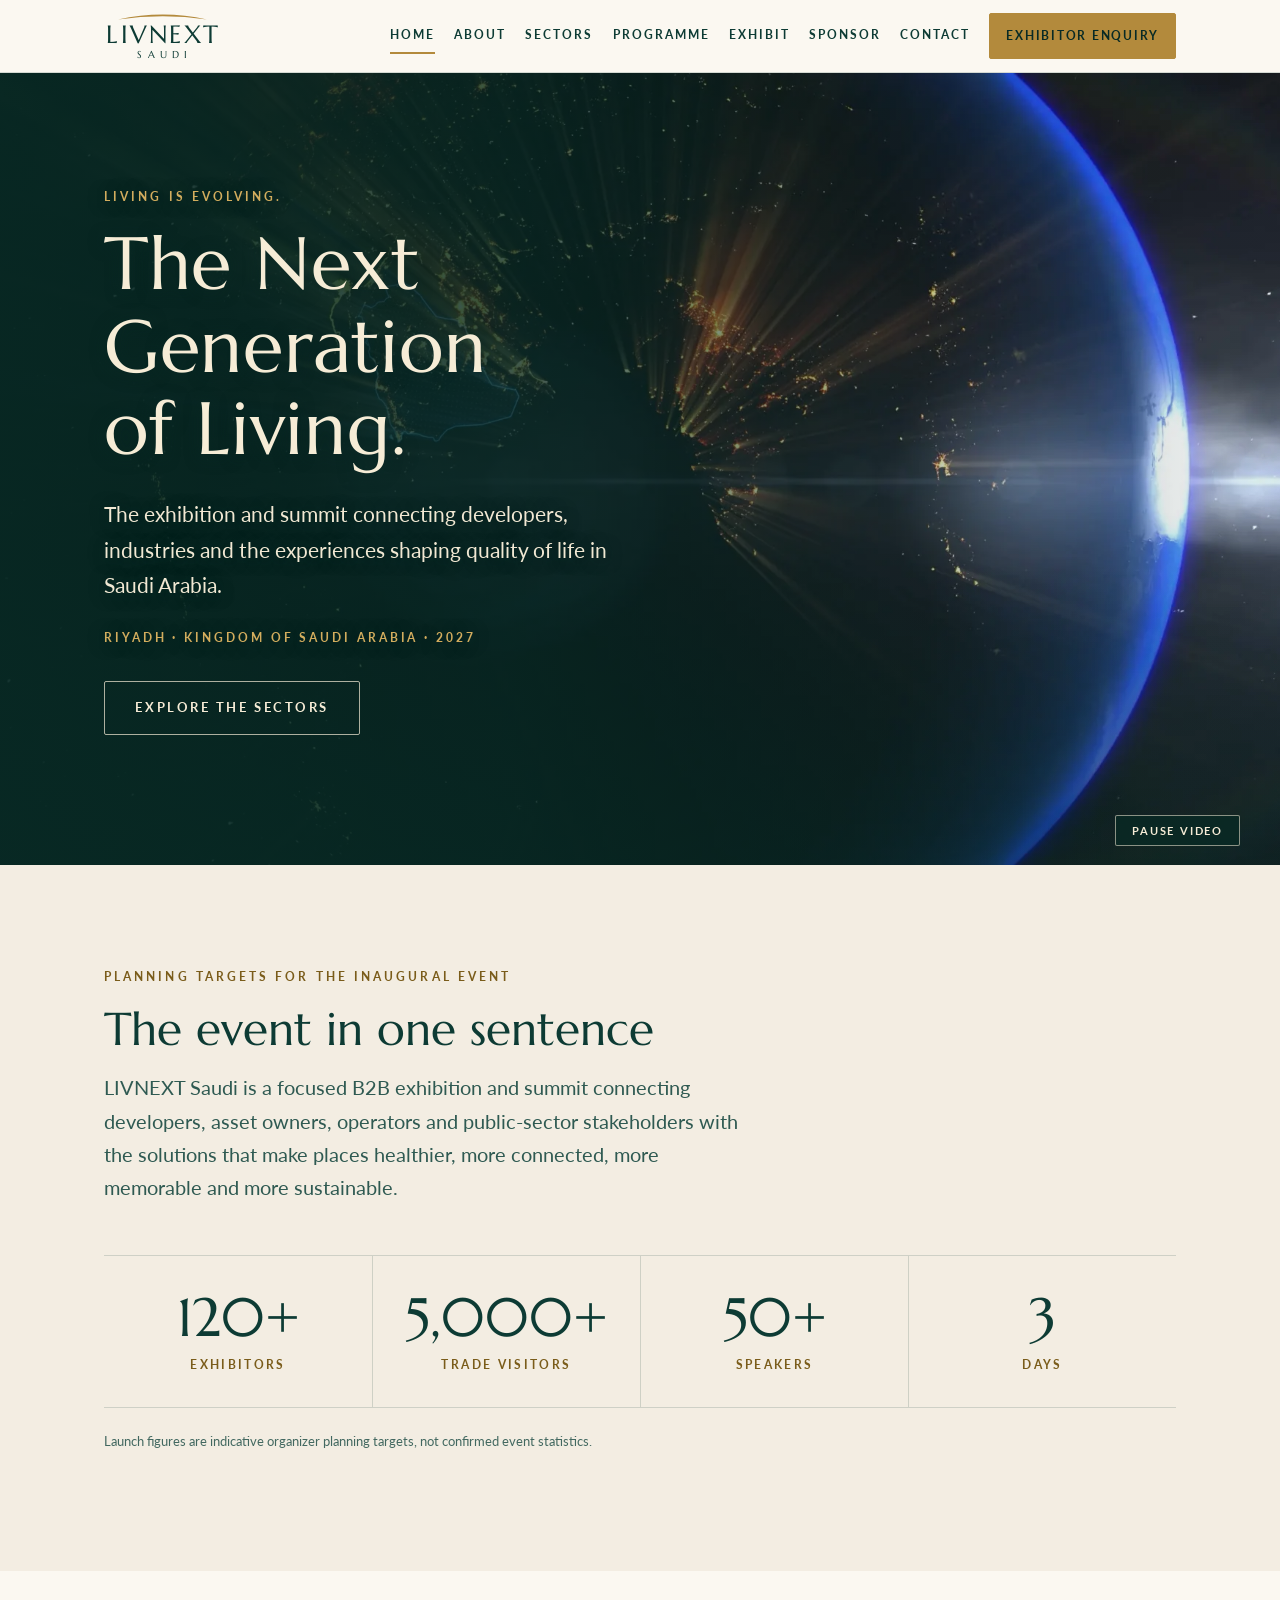
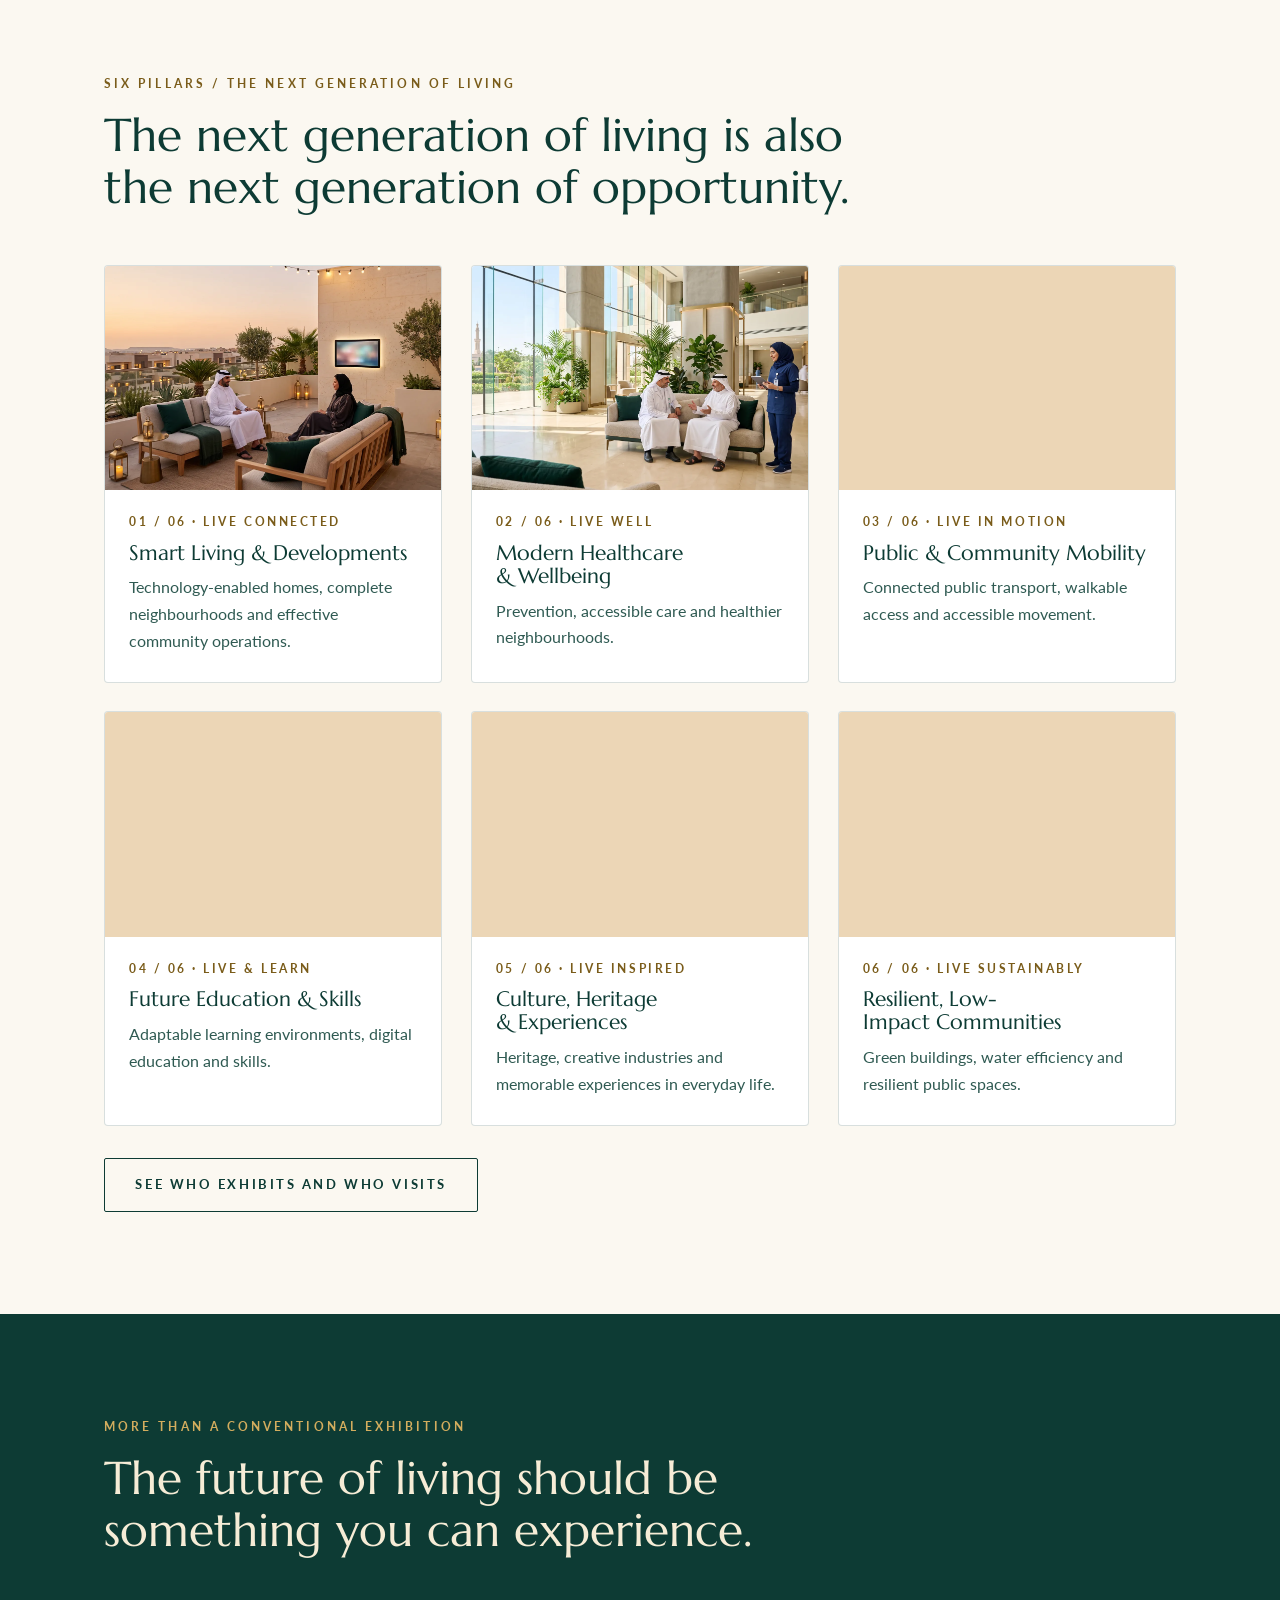
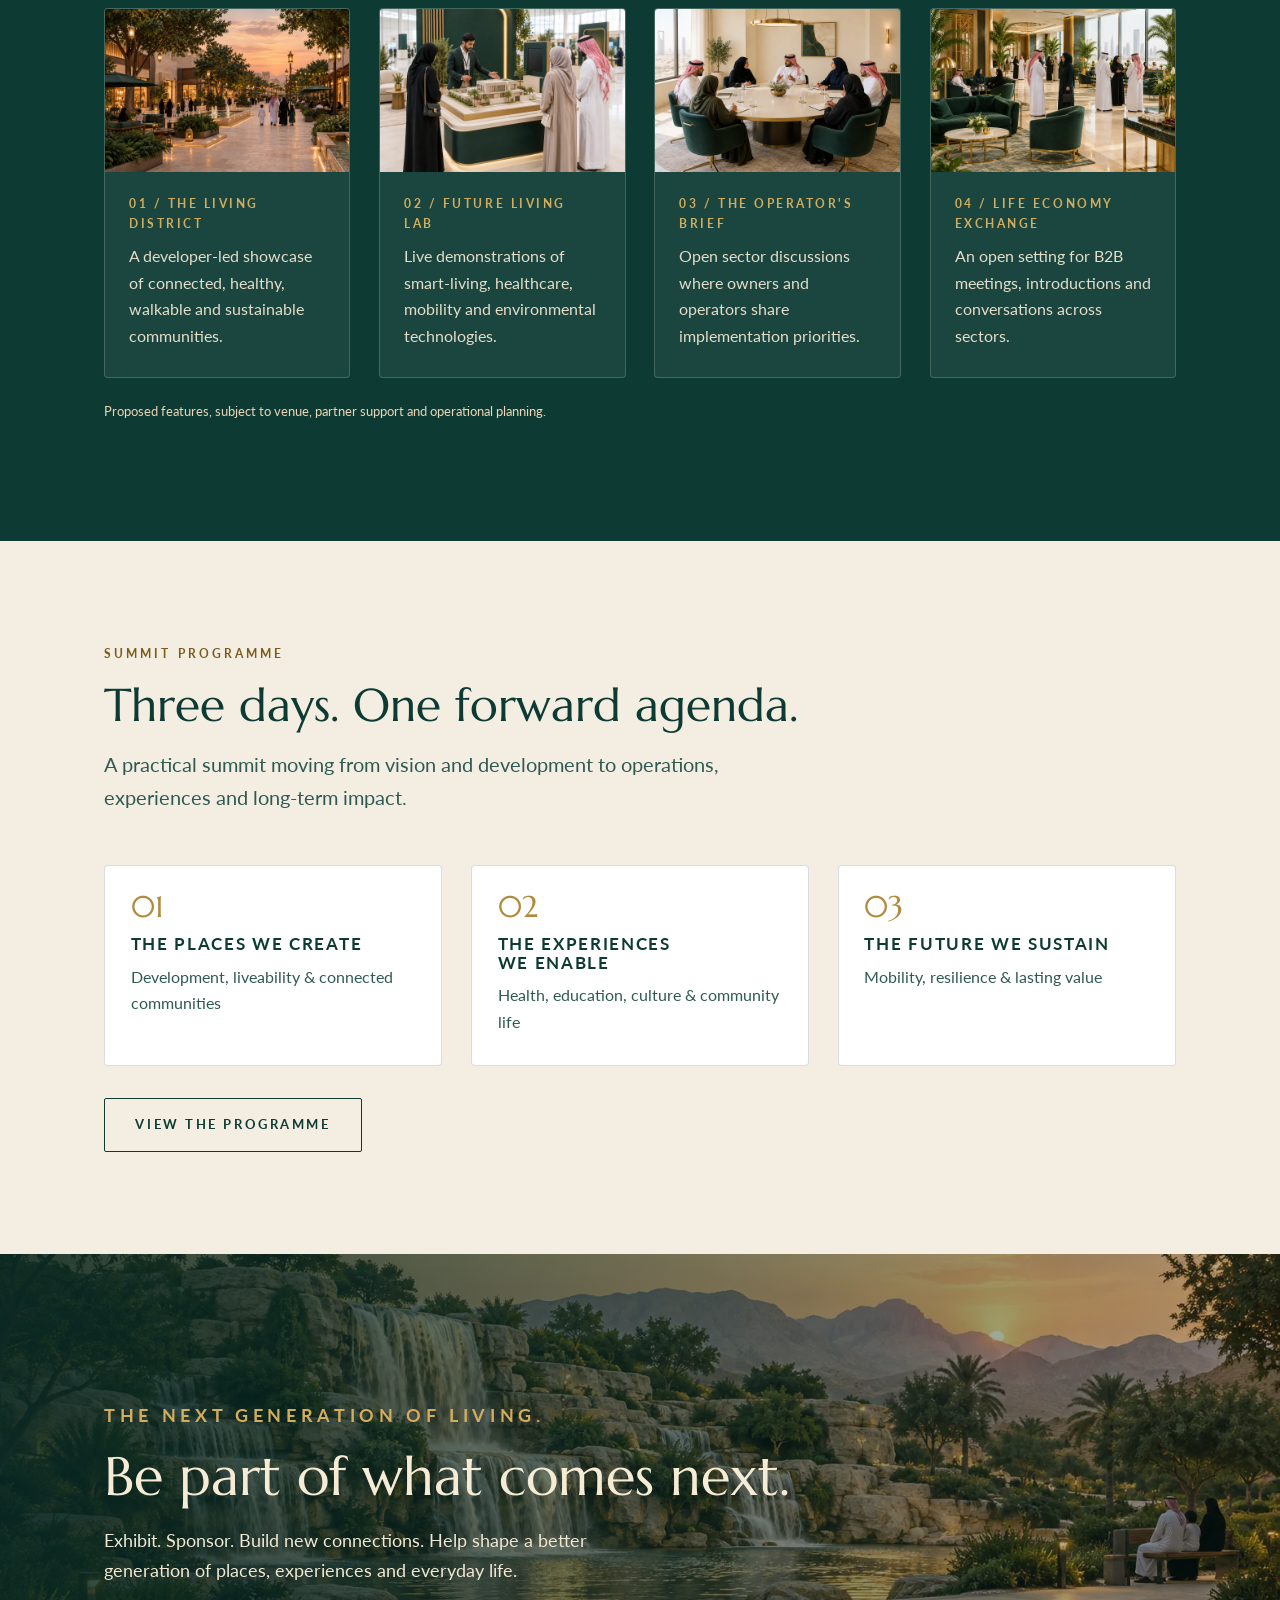
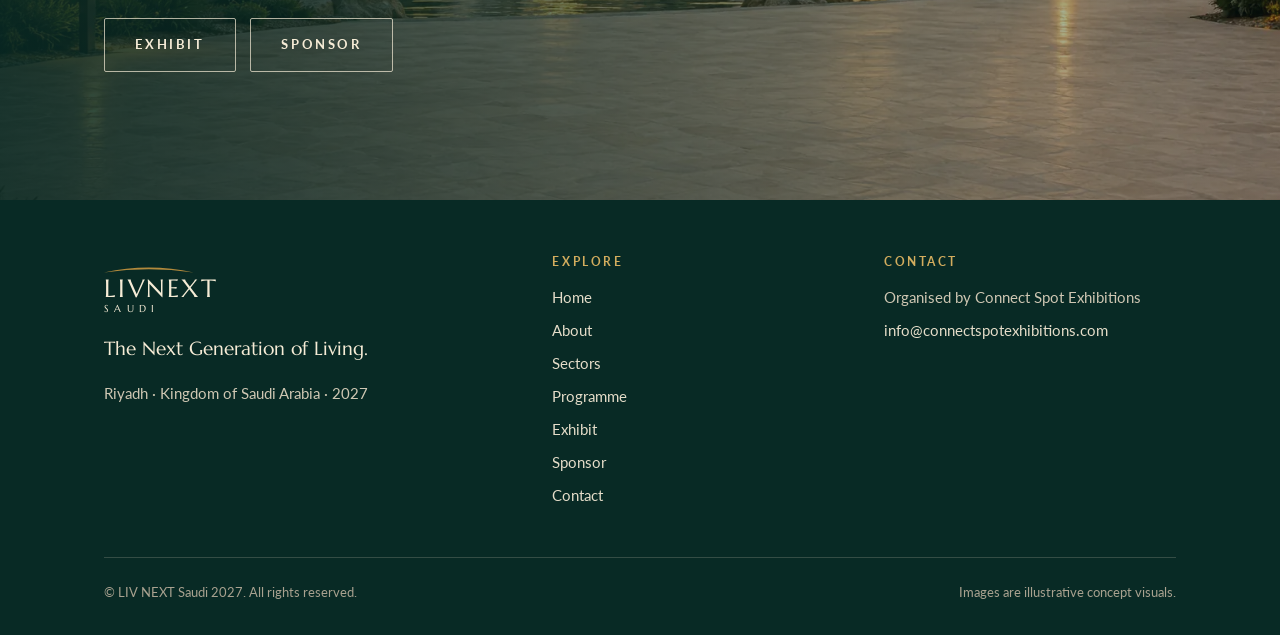
==== index.html @ 230fe861 "GTM: switch to container GTM-T8MZG3PP Co-Authored-By: Claude Sonnet 5.5 <noreply@anthropic.com> Clau" ====
<!DOCTYPE html>
<html lang="en">
<head>
<meta charset="UTF-8">
<!-- Google Tag Manager -->
<script>(function(w,d,s,l,i){w[l]=w[l]||[];w[l].push({'gtm.start':new Date().getTime(),event:'gtm.js'});var f=d.getElementsByTagName(s)[0],j=d.createElement(s),dl=l!='dataLayer'?'&l='+l:'';j.async=true;j.src='https://www.googletagmanager.com/gtm.js?id='+i+dl;f.parentNode.insertBefore(j,f);})(window,document,'script','dataLayer','GTM-T8MZG3PP');</script>
<!-- End Google Tag Manager -->
<meta name="viewport" content="width=device-width, initial-scale=1, viewport-fit=cover">
<title>LIV NEXT Saudi 2027 | The Next Generation of Living</title>
<meta name="description" content="LIV NEXT Saudi 2027: the exhibition and summit connecting developers, industries and the experiences shaping quality of life in Saudi Arabia. Riyadh, 2027.">
<meta name="theme-color" content="#0d3b34">
<link rel="canonical" href="https://livnextsaudi.com/">
<meta property="og:site_name" content="LIV NEXT Saudi 2027">
<meta property="og:type" content="website">
<meta property="og:title" content="LIV NEXT Saudi 2027 | The Next Generation of Living">
<meta property="og:description" content="LIV NEXT Saudi 2027: the exhibition and summit connecting developers, industries and the experiences shaping quality of life in Saudi Arabia. Riyadh, 2027.">
<meta property="og:url" content="https://livnextsaudi.com/">
<meta property="og:image" content="https://livnextsaudi.com/assets/img/og.jpg">
<meta name="twitter:card" content="summary_large_image">
<link rel="icon" href="data:image/svg+xml,%3Csvg xmlns='http://www.w3.org/2000/svg' viewBox='0 0 64 64'%3E%3Crect width='64' height='64' rx='10' fill='%230d3b34'/%3E%3Cpath d='M8 44Q32 12 56 44Q32 28 8 44Z' fill='%23c9a14a'/%3E%3C/svg%3E">
<link rel="preconnect" href="https://fonts.googleapis.com"><link rel="preconnect" href="https://fonts.gstatic.com" crossorigin>
<link href="https://fonts.googleapis.com/css2?family=Lato:wght@400;700&family=Marcellus&display=swap" rel="stylesheet">
<link rel="stylesheet" href="assets/css/style.css">
<script>document.documentElement.className+=' js'</script>
</head>
<body>
<!-- Google Tag Manager (noscript) -->
<noscript><iframe src="https://www.googletagmanager.com/ns.html?id=GTM-T8MZG3PP" height="0" width="0" style="display:none;visibility:hidden"></iframe></noscript>
<!-- End Google Tag Manager (noscript) -->
<a class="skip" href="#main">Skip to content</a>
<header class="site-header">
  <div class="wrap bar">
    <a class="brand" href="index.html" aria-label="LIV NEXT Saudi, home"><svg viewBox="0 0 520 54" aria-hidden="true" focusable="false"><path d="M0 50Q260 -8 520 50Q260 12 0 50Z" fill="#b38a3c"/></svg><span class="w1">LIVNEXT</span><span class="w2">SAUDI</span></a>
    <button class="menu-btn" type="button" aria-expanded="false" aria-controls="site-nav" aria-label="Menu"><span></span></button>
    <nav class="nav" id="site-nav" aria-label="Main"><a href="index.html" aria-current="page">Home</a><a href="about.html">About</a><a href="sectors.html">Sectors</a><a href="programme.html">Programme</a><a href="exhibit.html">Exhibit</a><a href="sponsor.html">Sponsor</a><a href="contact.html">Contact</a><a class="btn gold" href="contact.html?enquiry=exhibiting#register">Exhibitor Enquiry</a></nav>
  </div>
</header>
<main id="main">

<section class="hero on-dark">
  <div class="hero-media" aria-hidden="true">
    <img src="assets/video/hero-poster.webp" width="1920" height="1080" alt="" fetchpriority="high" decoding="async">
    <video muted loop playsinline preload="auto" tabindex="-1" data-d="assets/video/hero.mp4" data-m="assets/video/hero-m.mp4"></video>
  </div>
  <button class="hero-toggle" type="button" aria-pressed="false" hidden>Pause video</button>
  <div class="wrap"><div class="inner">
    <p class="eyebrow">Living is evolving.</p>
    <h1 class="h1">The Next Generation of Living.</h1>
    <p class="sub">The exhibition and summit connecting developers, industries and the experiences shaping quality of life in Saudi Arabia.</p>
    <p class="where">Riyadh &middot; Kingdom of Saudi Arabia &middot; 2027</p>
    <div class="actions"><a class="btn ghost" href="sectors.html">Explore the sectors</a></div>
  </div></div>
</section>

<section class="section tint" aria-labelledby="targets">
  <div class="wrap">
    <div class="section-head reveal"><p class="eyebrow">Planning targets for the inaugural event</p><h2 class="h2" id="targets">The event in one sentence</h2>
    <p class="lead">LIVNEXT Saudi is a focused B2B exhibition and summit connecting developers, asset owners, operators and public-sector stakeholders with the solutions that make places healthier, more connected, more memorable and more sustainable.</p></div>
    <div class="stats reveal"><div class="stat"><b>120+</b><span>Exhibitors</span></div><div class="stat"><b>5,000+</b><span>Trade visitors</span></div><div class="stat"><b>50+</b><span>Speakers</span></div><div class="stat"><b>3</b><span>Days</span></div></div>
    <p class="note">Launch figures are indicative organizer planning targets, not confirmed event statistics.</p>
  </div>
</section>

<section class="section" aria-labelledby="pillars">
  <div class="wrap">
    <div class="section-head reveal"><p class="eyebrow">Six pillars / The next generation of living</p><h2 class="h2" id="pillars">The next generation of living is also the next generation of opportunity.</h2></div>
    <div class="grid c3"><a class="card reveal" href="sectors.html#smart-living"><div class="pic"><img src="assets/img/sector-smart-living.webp" width="1600" height="893" alt="Two residents talking on a rooftop terrace at dusk, with lanterns, olive trees and a smart display on the wall." loading="lazy" decoding="async"></div><div class="body"><p class="kicker">01 / 06 &middot; Live Connected</p><h3>Smart Living &amp; Developments</h3><p>Technology-enabled homes, complete neighbourhoods and effective community operations.</p></div></a><a class="card reveal" href="sectors.html#healthcare"><div class="pic"><img src="assets/img/sector-healthcare.webp" width="1600" height="893" alt="A doctor and a patient talking on a sofa in a bright hospital atrium while a nurse in scrubs looks on." loading="lazy" decoding="async"></div><div class="body"><p class="kicker">02 / 06 &middot; Live Well</p><h3>Modern Healthcare &amp; Wellbeing</h3><p>Prevention, accessible care and healthier neighbourhoods.</p></div></a><a class="card reveal" href="sectors.html#mobility"><div class="pic"><img src="assets/img/sector-mobility.webp" width="1600" height="893" alt="Passengers boarding a modern tram at a shaded station in Riyadh at dusk." loading="lazy" decoding="async"></div><div class="body"><p class="kicker">03 / 06 &middot; Live in Motion</p><h3>Public &amp; Community Mobility</h3><p>Connected public transport, walkable access and accessible movement.</p></div></a><a class="card reveal" href="sectors.html#education"><div class="pic"><img src="assets/img/sector-education.webp" width="1536" height="1024" alt="Four students working on laptops around a round table in a bright learning space with tiered seating." loading="lazy" decoding="async"></div><div class="body"><p class="kicker">04 / 06 &middot; Live &amp; Learn</p><h3>Future Education &amp; Skills</h3><p>Adaptable learning environments, digital education and skills.</p></div></a><a class="card reveal" href="sectors.html#culture"><div class="pic"><img src="assets/img/sector-culture.webp" width="1536" height="1024" alt="Guests sharing Arabic coffee on rugs beside a mud-brick fort at dusk, with lanterns and traditional performers behind." loading="lazy" decoding="async"></div><div class="body"><p class="kicker">05 / 06 &middot; Live Inspired</p><h3>Culture, Heritage &amp; Experiences</h3><p>Heritage, creative industries and memorable experiences in everyday life.</p></div></a><a class="card reveal" href="sectors.html#sustainability"><div class="pic"><img src="assets/img/sector-sustainability.webp" width="1536" height="1024" alt="Green-roofed buildings with solar canopies beside a stream and native planting, with mountains in the distance." loading="lazy" decoding="async"></div><div class="body"><p class="kicker">06 / 06 &middot; Live Sustainably</p><h3>Resilient, Low-Impact Communities</h3><p>Green buildings, water efficiency and resilient public spaces.</p></div></a></div>
    <div class="actions"><a class="btn line" href="sectors.html">See who exhibits and who visits</a></div>
  </div>
</section>

<section class="section dark" aria-labelledby="experiences">
  <div class="wrap">
    <div class="section-head reveal"><p class="eyebrow">More than a conventional exhibition</p><h2 class="h2" id="experiences">The future of living should be something you can experience.</h2></div>
    <div class="grid c4"><div class="card reveal"><div class="pic"><img src="assets/img/feature-living-district.webp" width="1200" height="800" alt="An evening pedestrian district with fountains, shaded seating and families strolling." loading="lazy" decoding="async"></div><div class="body"><p class="kicker">01 / The Living District</p><p>A developer-led showcase of connected, healthy, walkable and sustainable communities.</p></div></div><div class="card reveal"><div class="pic"><img src="assets/img/feature-future-living-lab.webp" width="1200" height="800" alt="Visitors at an exhibition stand watching a presenter explain a scale model of a home." loading="lazy" decoding="async"></div><div class="body"><p class="kicker">02 / Future Living Lab</p><p>Live demonstrations of smart-living, healthcare, mobility and environmental technologies.</p></div></div><div class="card reveal"><div class="pic"><img src="assets/img/feature-operators-brief.webp" width="1200" height="800" alt="Seven professionals in discussion around a large round table with a view of Riyadh." loading="lazy" decoding="async"></div><div class="body"><p class="kicker">03 / The Operator&#x27;s Brief</p><p>Open sector discussions where owners and operators share implementation priorities.</p></div></div><div class="card reveal"><div class="pic"><img src="assets/img/feature-life-economy-exchange.webp" width="1200" height="800" alt="Professionals meeting and shaking hands in a lounge overlooking the city." loading="lazy" decoding="async"></div><div class="body"><p class="kicker">04 / Life Economy Exchange</p><p>An open setting for B2B meetings, introductions and conversations across sectors.</p></div></div></div>
    <p class="note">Proposed features, subject to venue, partner support and operational planning.</p>
  </div>
</section>

<section class="section tint" aria-labelledby="agenda">
  <div class="wrap">
    <div class="section-head reveal"><p class="eyebrow">Summit programme</p><h2 class="h2" id="agenda">Three days. One forward agenda.</h2>
    <p class="lead">A practical summit moving from vision and development to operations, experiences and long-term impact.</p></div>
    <div class="grid c3">
      <div class="card plain reveal"><span class="num">01</span><h3>The places we create</h3><p>Development, liveability &amp; connected communities</p></div>
      <div class="card plain reveal"><span class="num">02</span><h3>The experiences we enable</h3><p>Health, education, culture &amp; community life</p></div>
      <div class="card plain reveal"><span class="num">03</span><h3>The future we sustain</h3><p>Mobility, resilience &amp; lasting value</p></div>
    </div>
    <div class="actions"><a class="btn line" href="programme.html">View the programme</a></div>
  </div>
</section>
<section class="band on-dark">
  <img src="assets/img/closing-waterfall.webp" width="1536" height="1024" alt="A waterfall and pool in a landscaped park at sunset, with mountains behind and a family seated on a bench." loading="lazy" decoding="async">
  <div class="wrap reveal"><p class="eyebrow">The Next Generation of Living.</p><h2>Be part of what comes next.</h2><p>Exhibit. Sponsor. Build new connections. Help shape a better generation of places, experiences and everyday life.</p>
  <div class="actions"><a class="btn ghost" href="exhibit.html">Exhibit</a><a class="btn ghost" href="sponsor.html">Sponsor</a></div></div>
</section>
</main>
<footer class="site-footer">
  <div class="wrap">
    <div class="foot">
      <div>
        <a class="brand" href="index.html" aria-label="LIV NEXT Saudi, home"><svg viewBox="0 0 520 54" aria-hidden="true" focusable="false"><path d="M0 50Q260 -8 520 50Q260 12 0 50Z" fill="#b38a3c"/></svg><span class="w1">LIVNEXT</span><span class="w2">SAUDI</span></a>
        <p class="tagline">The Next Generation of Living.</p>
        <p>Riyadh &middot; Kingdom of Saudi Arabia &middot; 2027</p>
      </div>
      <div><h4>Explore</h4><ul><li><a href="index.html">Home</a></li><li><a href="about.html">About</a></li><li><a href="sectors.html">Sectors</a></li><li><a href="programme.html">Programme</a></li><li><a href="exhibit.html">Exhibit</a></li><li><a href="sponsor.html">Sponsor</a></li><li><a href="contact.html">Contact</a></li></ul></div>
      <div><h4>Contact</h4><ul>
        <li>Organised by Connect Spot Exhibitions</li>
        <li><a href="mailto:info@connectspotexhibitions.com">info@connectspotexhibitions.com</a></li>
        </ul></div>
    </div>
    <div class="legal"><span>&copy; LIV NEXT Saudi 2027. All rights reserved.</span><span>Images are illustrative concept visuals.</span></div>
  </div>
</footer>
<script src="assets/js/site.js" defer></script>
</body>
</html>
---- assets/css/style.css ----
/* LIV NEXT Saudi 2027: shared styles. Colours follow the coming-soon page. */
:root {
  --ink: #0d3b34;
  --ink-deep: #082a25;
  --ink-soft: #2f5a52;
  --gold: #b38a3c;
  --gold-soft: #d3ad5e;
  --gold-ink: #7a5c1a;
  --cream: #f6ecd6;
  --ivory: #f3ede2;
  --paper: #fbf8f1;
  --peach: #ecd6b6;
  --amber: #e8b988;
  --line: rgba(13, 59, 52, .16);
  --font-display: 'Marcellus', 'Cormorant Garamond', Georgia, serif;
  --font-body: 'Lato', 'Helvetica Neue', Arial, sans-serif;
  --wrap: 72rem;
  --gutter: clamp(1.1rem, 4vw, 2.5rem);
  --radius: 4px;
}
*, *::before, *::after { box-sizing: border-box; }
html { scroll-behavior: smooth; scroll-padding-top: 5.5rem; -webkit-text-size-adjust: 100%; }
body {
  margin: 0;
  background: var(--paper);
  color: var(--ink-soft);
  font-family: var(--font-body);
  font-size: 1.0625rem;
  line-height: 1.7;
  -webkit-font-smoothing: antialiased;
}
img { display: block; max-width: 100%; height: auto; }
a { color: var(--ink); text-underline-offset: 3px; }
a:hover { color: var(--gold-ink); }
h1, h2, h3, h4 { font-family: var(--font-display); font-weight: 400; color: var(--ink); line-height: 1.12; margin: 0; text-wrap: balance; }
p { margin: 0 0 1rem; }
ul { margin: 0; padding: 0; list-style: none; }
:focus-visible { outline: 3px solid var(--gold); outline-offset: 3px; }
.skip { position: absolute; left: -999px; top: .5rem; z-index: 100; background: var(--ink); color: var(--cream); padding: .6rem 1rem; }
.skip:focus { left: .5rem; }
.wrap { width: 100%; max-width: var(--wrap); margin-inline: auto; padding-inline: var(--gutter); }

/* Header */
.site-header { position: sticky; top: 0; z-index: 50; background: rgba(251, 248, 241, .96); backdrop-filter: blur(8px); border-bottom: 1px solid var(--line); }
.bar { display: flex; align-items: center; justify-content: space-between; gap: 1.5rem; min-height: 4.5rem; }
.brand { display: inline-flex; flex-direction: column; align-items: center; text-decoration: none; color: var(--ink); line-height: 1; padding-block: .5rem; }
.brand svg { width: 5.6rem; height: auto; margin-bottom: .2rem; }
.brand .w1 { font-family: var(--font-display); font-size: 1.55rem; letter-spacing: .1em; padding-left: .1em; }
.brand .w2 { font-family: var(--font-display); font-size: .6rem; letter-spacing: .55em; padding-left: .55em; margin-top: .2rem; }
.nav { display: flex; align-items: center; gap: clamp(.8rem, 1.5vw, 1.6rem); }
.nav a { text-decoration: none; font-size: .78rem; font-weight: 700; letter-spacing: .16em; text-transform: uppercase; color: var(--ink); padding-block: .4rem; border-bottom: 2px solid transparent; }
.nav a:hover, .nav a[aria-current="page"] { border-bottom-color: var(--gold); color: var(--ink); }
.nav .btn { border-bottom: 1px solid var(--ink); color: var(--cream); padding: .7rem 1rem; white-space: nowrap; letter-spacing: .14em; }
.nav .btn:hover { color: var(--ink); border-bottom-color: var(--gold); }
.nav .btn.gold { border-color: var(--gold); color: var(--ink-deep); }
.nav .btn.gold:hover { background: var(--ink); border-color: var(--ink); color: var(--cream); }
.menu-btn { display: none; background: none; border: 1px solid var(--line); border-radius: var(--radius); width: 2.9rem; height: 2.9rem; align-items: center; justify-content: center; cursor: pointer; color: var(--ink); }
.menu-btn span, .menu-btn span::before, .menu-btn span::after { display: block; width: 1.3rem; height: 2px; background: currentColor; position: relative; content: ""; transition: transform .2s, opacity .2s; }
.menu-btn span::before { position: absolute; top: -6px; }
.menu-btn span::after { position: absolute; top: 6px; }
.menu-btn[aria-expanded="true"] span { background: transparent; }
.menu-btn[aria-expanded="true"] span::before { transform: translateY(6px) rotate(45deg); }
.menu-btn[aria-expanded="true"] span::after { transform: translateY(-6px) rotate(-45deg); }

/* Buttons */
.btn { display: inline-block; padding: .95rem 1.9rem; background: var(--ink); color: var(--cream); border: 1px solid var(--ink); border-radius: 2px; font-size: .8rem; font-weight: 700; letter-spacing: .2em; text-transform: uppercase; text-decoration: none; transition: background-color .2s, color .2s, border-color .2s; cursor: pointer; font-family: var(--font-body); }
.btn:hover { background: var(--gold); border-color: var(--gold); color: var(--ink); }
.btn.gold { background: var(--gold); border-color: var(--gold); color: var(--ink-deep); }
.btn.gold:hover { background: var(--cream); border-color: var(--cream); color: var(--ink); }
.btn.ghost { background: transparent; color: var(--cream); border-color: rgba(246, 236, 214, .7); }
.btn.ghost:hover { background: var(--cream); color: var(--ink); border-color: var(--cream); }
.btn.line { background: transparent; color: var(--ink); }
.btn.line:hover { background: var(--ink); color: var(--cream); }
.actions { display: flex; flex-wrap: wrap; gap: .9rem; margin-top: 2rem; }

/* Type helpers */
.eyebrow { font-size: .74rem; font-weight: 700; letter-spacing: .26em; text-transform: uppercase; color: var(--gold-ink); margin: 0 0 1rem; }
.on-dark .eyebrow, .dark .eyebrow, .eyebrow.light { color: var(--gold-soft); }
.h1 { font-size: clamp(2.4rem, 6.4vw, 4.6rem); letter-spacing: .01em; }
.h2 { font-size: clamp(1.8rem, 3.8vw, 2.9rem); }
.h3 { font-size: clamp(1.3rem, 2.2vw, 1.65rem); }
.lead { font-size: clamp(1.08rem, 1.6vw, 1.22rem); max-width: 40rem; }
.note { font-size: .84rem; color: var(--ink-soft); margin-top: 1.4rem; max-width: 46rem; opacity: .9; }
.on-dark .note, .dark .note { color: var(--peach); opacity: 1; }

/* Sections */
.section { padding-block: clamp(3.5rem, 8vw, 6.5rem); }
.section.tint { background: var(--ivory); }
.section.dark { background: var(--ink); color: #e5ddc9; }
.section.dark h2, .section.dark h3 { color: var(--cream); }
.section.dark .lead { color: #e5ddc9; }
.section-head { margin-bottom: clamp(2rem, 4vw, 3.2rem); }
.section-head .lead { margin-top: 1rem; }
.rule { display: block; width: 3.2rem; height: 2px; background: var(--gold); margin: 1.4rem 0 0; border: 0; }

/* Hero */
.hero { position: relative; isolation: isolate; min-height: clamp(34rem, 88svh, 52rem); display: flex; align-items: center; color: var(--cream); background: var(--ink-deep); overflow: hidden; }
.hero-media { position: absolute; inset: 0; z-index: -2; background: var(--ink-deep); }
.hero-media img, .hero-media video { position: absolute; inset: 0; width: 100%; height: 100%; object-fit: cover; object-position: 38% 50%; }
.hero-media video { opacity: 0; transition: opacity 1.2s ease; }
.hero-media video.on { opacity: 1; }
.hero-toggle { position: absolute; right: var(--gutter); bottom: 1.2rem; z-index: 2; background: rgba(8, 42, 37, .72); color: var(--cream); border: 1px solid rgba(246, 236, 214, .55); border-radius: 2px; padding: .55rem 1rem; font: 700 .7rem/1 var(--font-body); letter-spacing: .16em; text-transform: uppercase; cursor: pointer; }
.hero-toggle:hover { background: var(--cream); color: var(--ink); }
.hero-toggle[hidden] { display: none; }
.hero::before { content: ""; position: absolute; inset: 0; z-index: -1; background: linear-gradient(90deg, rgba(8, 42, 37, .92) 0%, rgba(8, 42, 37, .78) 40%, rgba(8, 42, 37, .22) 75%, rgba(8, 42, 37, .05) 100%), linear-gradient(0deg, rgba(8, 42, 37, .5), rgba(8, 42, 37, 0) 38%); }
.hero .wrap { padding-block: 5rem 6rem; }
.hero .inner { max-width: 38rem; }
.hero .eyebrow { color: var(--gold-soft); }
.hero h1 { color: var(--cream); }
.hero h1, .hero .sub, .hero .eyebrow, .hero .where { text-shadow: 0 2px 16px rgba(8, 42, 37, .6); }
.hero .sub { font-size: clamp(1.08rem, 1.7vw, 1.3rem); margin-top: 1.6rem; max-width: 33rem; color: #f1e8d3; }
.hero .where { margin-top: 1.6rem; font-size: .76rem; font-weight: 700; letter-spacing: .24em; text-transform: uppercase; color: var(--gold-soft); }
.page-head { position: relative; background: var(--ink); color: var(--cream); padding-block: clamp(3.5rem, 8vw, 6rem); overflow: hidden; background-image: radial-gradient(ellipse 60% 120% at 100% 100%, rgba(179, 138, 60, .22), rgba(179, 138, 60, 0) 70%); }
.page-head::after { content: ""; position: absolute; left: 0; right: 0; bottom: 0; height: 3px; background: linear-gradient(90deg, var(--gold), rgba(179, 138, 60, 0)); }
.page-head h1 { color: var(--cream); font-size: clamp(2.2rem, 5.4vw, 3.8rem); max-width: 22ch; }
.page-head .lead { color: #e5ddc9; margin-top: 1.1rem; }

/* Stats */
.stats { display: grid; grid-template-columns: repeat(4, 1fr); gap: 0; border-top: 1px solid var(--line); border-bottom: 1px solid var(--line); }
.stat { padding: 2rem 1.2rem; text-align: center; border-left: 1px solid var(--line); }
.stat:first-child { border-left: 0; }
.stat b { display: block; font-family: var(--font-display); font-weight: 400; font-size: clamp(2.2rem, 5vw, 3.4rem); color: var(--ink); line-height: 1.1; }
.stat span { display: block; margin-top: .4rem; font-size: .74rem; font-weight: 700; letter-spacing: .2em; text-transform: uppercase; color: var(--gold-ink); }
.stats.three { grid-template-columns: repeat(3, 1fr); }
.stats.three .stat { text-align: left; padding: 2rem 1.6rem; }
.stats.three .stat span { letter-spacing: .06em; text-transform: none; font-size: .95rem; font-weight: 400; color: var(--ink-soft); }

/* Split blocks */
.split { display: grid; grid-template-columns: 1fr 1fr; gap: clamp(2rem, 5vw, 4.5rem); align-items: center; }
.split.reverse > :first-child { order: 2; }
.frame { position: relative; border-radius: var(--radius); overflow: hidden; background: var(--peach); }
.frame img { width: 100%; height: 100%; object-fit: cover; }
.frame.tall { aspect-ratio: 4 / 5; }
.frame.wide { aspect-ratio: 3 / 2; }
.frame::after { content: ""; position: absolute; inset: 0; border: 1px solid rgba(179, 138, 60, .45); border-radius: inherit; pointer-events: none; }

/* Cards */
.grid { display: grid; gap: clamp(1rem, 2.4vw, 1.8rem); }
.grid.c2 { grid-template-columns: repeat(2, 1fr); }
.grid.c3 { grid-template-columns: repeat(3, 1fr); }
.grid.c4 { grid-template-columns: repeat(4, 1fr); }
.card { background: #fff; border: 1px solid var(--line); border-radius: var(--radius); overflow: hidden; display: flex; flex-direction: column; text-decoration: none; color: inherit; transition: transform .25s, box-shadow .25s, border-color .25s; }
a.card:hover { transform: translateY(-4px); box-shadow: 0 14px 34px rgba(13, 59, 52, .14); border-color: rgba(179, 138, 60, .6); color: inherit; }
.card .pic { aspect-ratio: 3 / 2; overflow: hidden; background: var(--peach); }
.card .pic img { width: 100%; height: 100%; object-fit: cover; transition: transform .6s; }
a.card:hover .pic img { transform: scale(1.04); }
.card .body { padding: 1.4rem 1.5rem 1.7rem; }
.card .kicker { font-size: .72rem; font-weight: 700; letter-spacing: .22em; text-transform: uppercase; color: var(--gold-ink); margin-bottom: .6rem; }
.card h3 { font-size: 1.3rem; margin-bottom: .6rem; }
.card p { font-size: .98rem; margin: 0; }
.card.plain { padding: 1.6rem 1.6rem 1.8rem; }
.card.plain .num { font-family: var(--font-display); font-size: 1.9rem; color: var(--gold); line-height: 1; margin-bottom: .8rem; display: block; }
.card.plain h3 { font-size: 1.05rem; font-family: var(--font-body); font-weight: 700; letter-spacing: .1em; text-transform: uppercase; margin-bottom: .6rem; }
.dark .card { background: rgba(255, 255, 255, .06); border-color: rgba(246, 236, 214, .2); }
.dark .card h3 { color: var(--cream); }
.dark .card p { color: #e5ddc9; }
.dark .card .kicker { color: var(--gold-soft); }
.tag { display: inline-block; font-size: .64rem; font-weight: 700; letter-spacing: .18em; text-transform: uppercase; border: 1px solid var(--gold-soft); color: var(--gold-soft); border-radius: 2px; padding: .2rem .5rem; margin-left: .5rem; vertical-align: middle; }

/* Sector blocks */
.group-title { font-size: .76rem; font-weight: 700; letter-spacing: .26em; text-transform: uppercase; color: var(--gold-ink); margin: 0 0 .5rem; }
.group-h { font-size: clamp(1.6rem, 3vw, 2.2rem); margin-bottom: 2.2rem; padding-bottom: 1.1rem; border-bottom: 1px solid var(--line); }
.sector { padding-block: 1rem 3.2rem; }
.sector .kicker { font-size: .78rem; font-weight: 700; letter-spacing: .22em; text-transform: uppercase; color: var(--gold-ink); margin-bottom: .7rem; }
.sector h3 { font-size: clamp(1.5rem, 2.8vw, 2rem); margin-bottom: 1rem; }
.who { display: grid; grid-template-columns: 1fr 1fr; gap: 1.4rem; margin-top: 1.6rem; padding-top: 1.4rem; border-top: 1px solid var(--line); }
.who h4 { font-family: var(--font-body); font-size: .72rem; font-weight: 700; letter-spacing: .2em; text-transform: uppercase; color: var(--ink); margin-bottom: .5rem; }
.who p { font-size: .95rem; margin: 0; }

/* Lists */
.checks li { position: relative; padding: .75rem 0 .75rem 2rem; border-bottom: 1px solid var(--line); }
.checks li::before { content: ""; position: absolute; left: .15rem; top: 1.25rem; width: .8rem; height: .45rem; border-left: 2px solid var(--gold); border-bottom: 2px solid var(--gold); transform: rotate(-45deg); }
.dark .checks li { border-color: rgba(246, 236, 214, .2); color: #f1e8d3; }
.feature-list li { padding: 1.1rem 0; border-bottom: 1px solid var(--line); }
.feature-list b { display: block; font-size: .76rem; letter-spacing: .18em; text-transform: uppercase; color: var(--ink); margin-bottom: .25rem; }
.feature-list span { display: block; font-size: .98rem; }

/* Value chain */
.chain { display: grid; grid-template-columns: repeat(5, 1fr); gap: 0; position: relative; counter-reset: step; }
.chain::before { content: ""; position: absolute; left: 1.5rem; right: 1.5rem; top: 1.5rem; height: 2px; background: var(--gold); }
.step { position: relative; padding: 4.2rem 1rem 0 0; }
.step::before { counter-increment: step; content: "0" counter(step); position: absolute; left: 0; top: 0; width: 3rem; height: 3rem; border-radius: 50%; background: var(--gold); color: var(--ink-deep); display: grid; place-items: center; font-weight: 700; font-size: .85rem; letter-spacing: .05em; }
.step h3 { font-family: var(--font-body); font-size: .85rem; font-weight: 700; letter-spacing: .18em; text-transform: uppercase; color: var(--gold-soft); margin-bottom: .5rem; }
.step p { font-size: .95rem; margin: 0; color: #e5ddc9; }

/* Programme */
.day { display: grid; grid-template-columns: 5fr 6fr; gap: clamp(1.5rem, 4vw, 3.5rem); align-items: center; padding-block: clamp(1.5rem, 3vw, 2.5rem); border-top: 1px solid var(--line); }
.day:nth-of-type(even) .frame { order: 2; }
.day .label { font-size: .78rem; font-weight: 700; letter-spacing: .26em; text-transform: uppercase; color: var(--gold-ink); margin-bottom: .8rem; }
.day h3 { font-size: clamp(1.7rem, 3.2vw, 2.4rem); text-transform: uppercase; letter-spacing: .02em; }
.day .strap { font-weight: 700; color: var(--ink); margin: 1rem 0 1.1rem; }
.chips { display: flex; flex-wrap: wrap; gap: .5rem; }
.chips li { font-size: .82rem; letter-spacing: .04em; padding: .35rem .8rem; border: 1px solid var(--line); border-radius: 999px; background: #fff; color: var(--ink); }

/* Sponsor */
.lead-card { background: var(--ink); color: #e5ddc9; border-radius: var(--radius); padding: clamp(1.8rem, 4vw, 3.2rem); border-top: 4px solid var(--gold); }
.lead-card h3 { color: var(--gold-soft); font-family: var(--font-body); font-size: 1.05rem; font-weight: 700; letter-spacing: .16em; text-transform: uppercase; margin-bottom: 1rem; }
.lead-card p { font-size: 1.15rem; max-width: 52rem; margin: 0; color: #f1e8d3; }
.pair { display: grid; grid-template-columns: 1fr 1fr; gap: clamp(1rem, 2.4vw, 1.8rem); }
.panel { border-radius: var(--radius); padding: clamp(1.6rem, 3.6vw, 2.8rem); }
.panel.light { background: var(--ivory); }
.panel.deep { background: var(--ink); color: #e5ddc9; }
.panel.deep h3 { color: var(--cream); }
.panel .eyebrow { margin-bottom: .8rem; }
.panel.deep .eyebrow { color: var(--gold-soft); }
.panel h3 { font-size: clamp(1.4rem, 2.4vw, 1.85rem); margin-bottom: 1.2rem; }

/* Closing band */
.band { position: relative; isolation: isolate; color: var(--cream); padding-block: clamp(4rem, 10vw, 8rem); background: var(--ink-deep); overflow: hidden; }
.band > img { position: absolute; inset: 0; width: 100%; height: 100%; object-fit: cover; z-index: -2; }
.band::before { content: ""; position: absolute; inset: 0; z-index: -1; background: linear-gradient(90deg, rgba(8, 42, 37, .88), rgba(8, 42, 37, .5) 60%, rgba(8, 42, 37, .25)); }
.band h2 { color: var(--cream); font-size: clamp(2rem, 4.6vw, 3.4rem); max-width: 18ch; }
.band p { max-width: 34rem; margin-top: 1.1rem; color: #f1e8d3; font-size: 1.12rem; }

/* Contact */
.contact { display: grid; grid-template-columns: 7fr 5fr; gap: clamp(2rem, 5vw, 4rem); align-items: start; }
form { display: grid; gap: 1.1rem; }
label { display: grid; gap: .4rem; font-size: .74rem; font-weight: 700; letter-spacing: .18em; text-transform: uppercase; color: var(--ink); }
input, select, textarea { font: inherit; font-size: 1rem; letter-spacing: 0; text-transform: none; font-weight: 400; color: var(--ink); background: #fff; border: 1px solid rgba(13, 59, 52, .35); border-radius: 2px; padding: .85rem 1rem; width: 100%; }
textarea { min-height: 8rem; resize: vertical; }
input:focus, select:focus, textarea:focus { outline: 3px solid rgba(179, 138, 60, .55); outline-offset: 1px; border-color: var(--gold); }
.fine { font-size: .84rem; margin: 0; }
.hp { position: absolute; left: -9999px; width: 1px; height: 1px; overflow: hidden; }
.org { background: var(--ink); color: #e5ddc9; border-radius: var(--radius); padding: clamp(1.6rem, 3.4vw, 2.4rem); }
.org h3 { color: var(--cream); font-size: 1.5rem; margin-bottom: 1rem; }
.org a { color: var(--gold-soft); overflow-wrap: anywhere; }
.org a:hover { color: var(--cream); }
.org dl { margin: 1.4rem 0 0; display: grid; gap: 1rem; }
.org dt { font-size: .7rem; font-weight: 700; letter-spacing: .2em; text-transform: uppercase; color: var(--gold-soft); }
.org dd { margin: .2rem 0 0; }

/* Footer */
.site-footer { background: var(--ink-deep); color: #cfc7b3; padding-block: 3.5rem 2rem; font-size: .95rem; }
.foot { display: grid; grid-template-columns: 1.4fr 1fr 1fr; gap: 2.5rem; }
.site-footer .brand { align-items: flex-start; color: var(--cream); padding: 0; }
.site-footer .brand .w1, .site-footer .brand .w2 { padding-left: 0; }
.site-footer h4 { font-family: var(--font-body); font-size: .72rem; font-weight: 700; letter-spacing: .22em; text-transform: uppercase; color: var(--gold-soft); margin-bottom: 1rem; }
.site-footer a { color: #e5ddc9; text-decoration: none; }
.site-footer a:hover { color: var(--gold-soft); text-decoration: underline; }
.site-footer li { margin-bottom: .45rem; }
.site-footer .tagline { margin-top: 1.1rem; font-family: var(--font-display); font-size: 1.2rem; color: var(--cream); }
.legal { margin-top: 2.6rem; padding-top: 1.4rem; border-top: 1px solid rgba(246, 236, 214, .18); display: flex; flex-wrap: wrap; justify-content: space-between; gap: .6rem 2rem; font-size: .82rem; color: #a9a290; }

/* Motion */
.js .reveal { opacity: 0; transform: translateY(18px); transition: opacity .7s ease, transform .7s ease; }
.js .reveal.in { opacity: 1; transform: none; }
@media (prefers-reduced-motion: reduce) {
  html { scroll-behavior: auto; }
  .js .reveal { opacity: 1; transform: none; transition: none; }
  .card, .card .pic img { transition: none; }
}

/* Responsive */
@media (max-width: 1200px) {
  .menu-btn { display: inline-flex; }
  .nav { position: absolute; left: 0; right: 0; top: 100%; flex-direction: column; align-items: stretch; gap: 0; background: var(--paper); border-bottom: 1px solid var(--line); padding: .5rem var(--gutter) 1.4rem; display: none; box-shadow: 0 18px 30px rgba(13, 59, 52, .12); }
  .nav.open { display: flex; }
  .nav a { padding: 1rem 0; border-bottom: 1px solid var(--line); }
  .nav .btn { margin-top: 1rem; text-align: center; border: 1px solid var(--ink); }
}
@media (max-width: 980px) {
  .grid.c4 { grid-template-columns: repeat(2, 1fr); }
  .chain { grid-template-columns: 1fr; }
  .chain::before { left: 1.5rem; right: auto; top: 1.5rem; bottom: 1.5rem; width: 2px; height: auto; }
  .step { padding: 0 0 2rem 4.4rem; min-height: 3rem; }
  .step h3 { padding-top: .5rem; }
}
@media (max-width: 760px) {
  .split, .day, .contact, .pair, .foot { grid-template-columns: 1fr; }
  .split.reverse > :first-child, .day:nth-of-type(even) .frame { order: 0; }
  .grid.c3, .grid.c2 { grid-template-columns: 1fr; }
  .stats { grid-template-columns: repeat(2, 1fr); }
  .stat:nth-child(3) { border-left: 0; }
  .stat:nth-child(n+3) { border-top: 1px solid var(--line); }
  .stats.three { grid-template-columns: 1fr; }
  .stats.three .stat { border-left: 0; border-top: 1px solid var(--line); }
  .stats.three .stat:first-child { border-top: 0; }
  .who { grid-template-columns: 1fr; }
  .hero { min-height: 36rem; }
  .hero::before { background: linear-gradient(0deg, rgba(8, 42, 37, .92) 0%, rgba(8, 42, 37, .72) 55%, rgba(8, 42, 37, .5) 100%); }
  .hero { align-items: flex-end; }
  .hero-media img, .hero-media video { object-position: 36% 50%; }
  .actions .btn { flex: 1 1 100%; text-align: center; }
}
@media (max-width: 480px) {
  body { font-size: 1rem; }
  .grid.c4 { grid-template-columns: 1fr; }
  .brand svg { width: 4.8rem; }
  .brand .w1 { font-size: 1.35rem; }
}
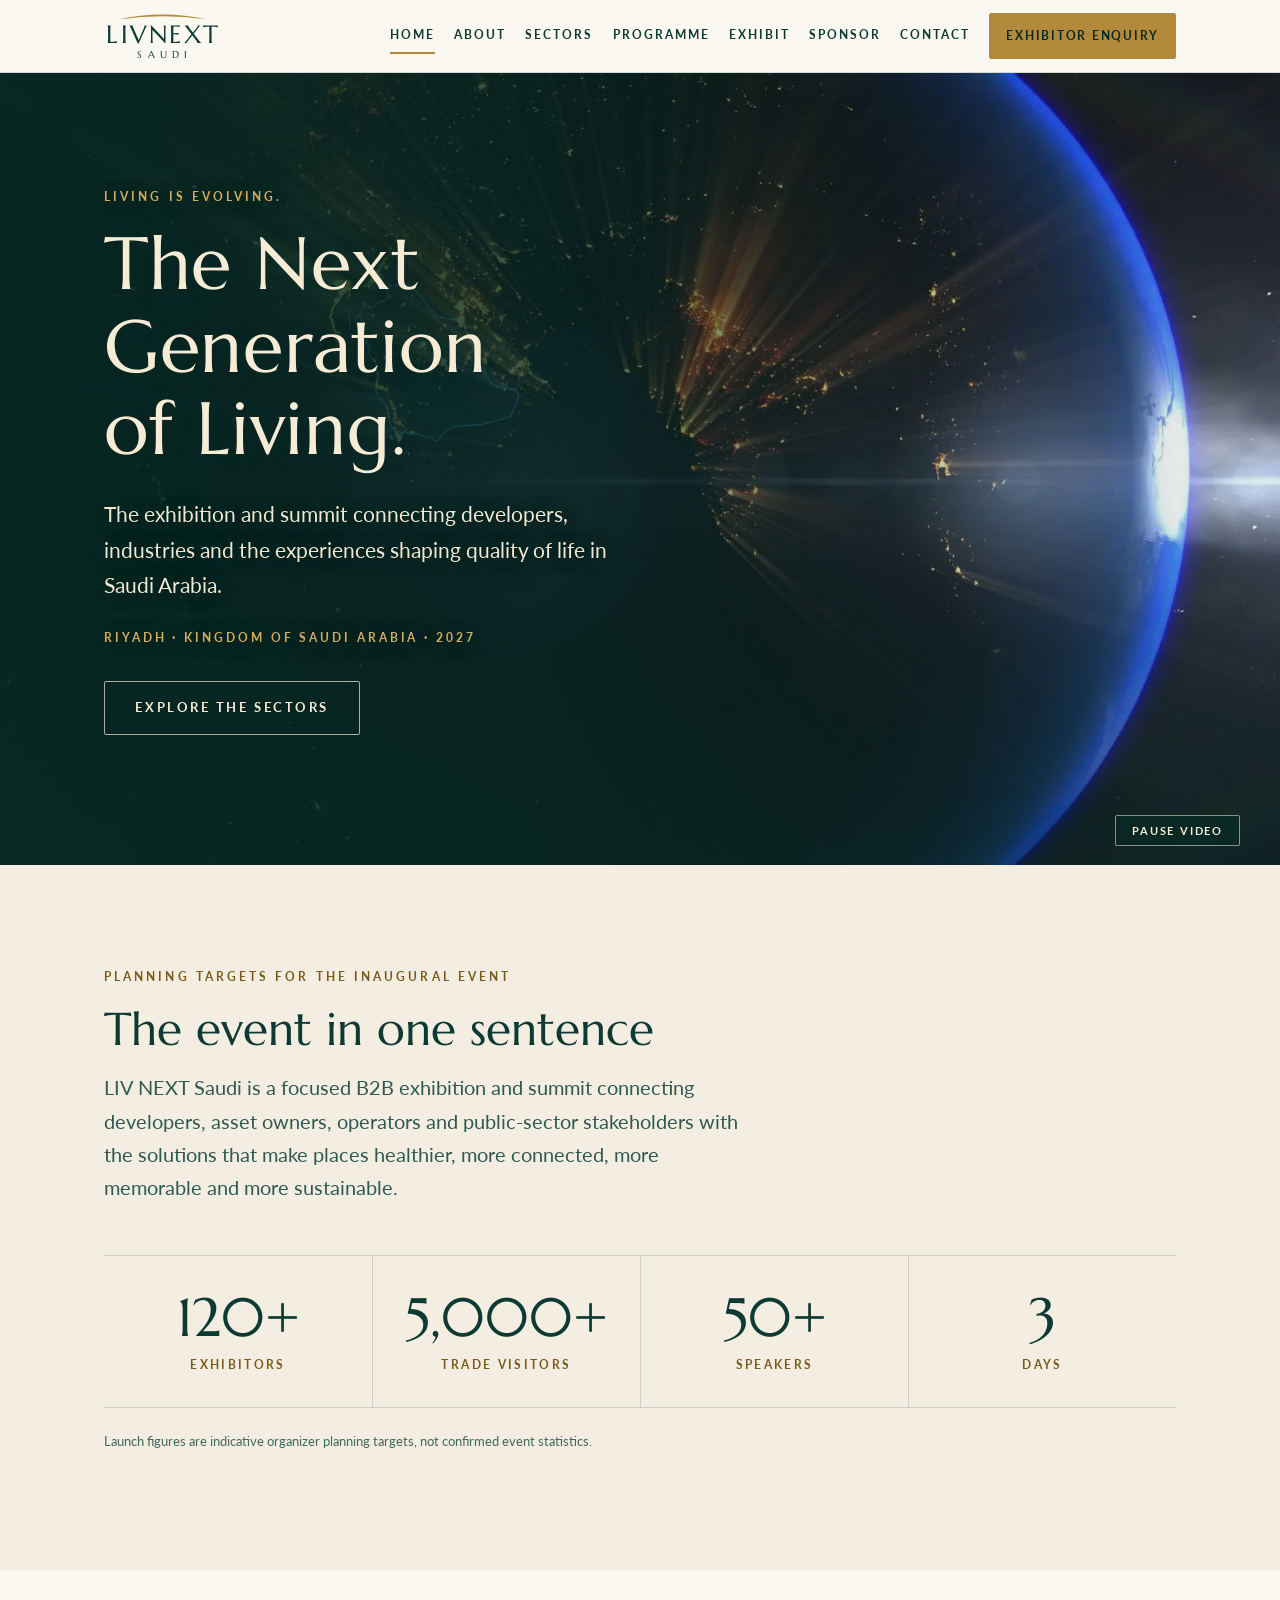
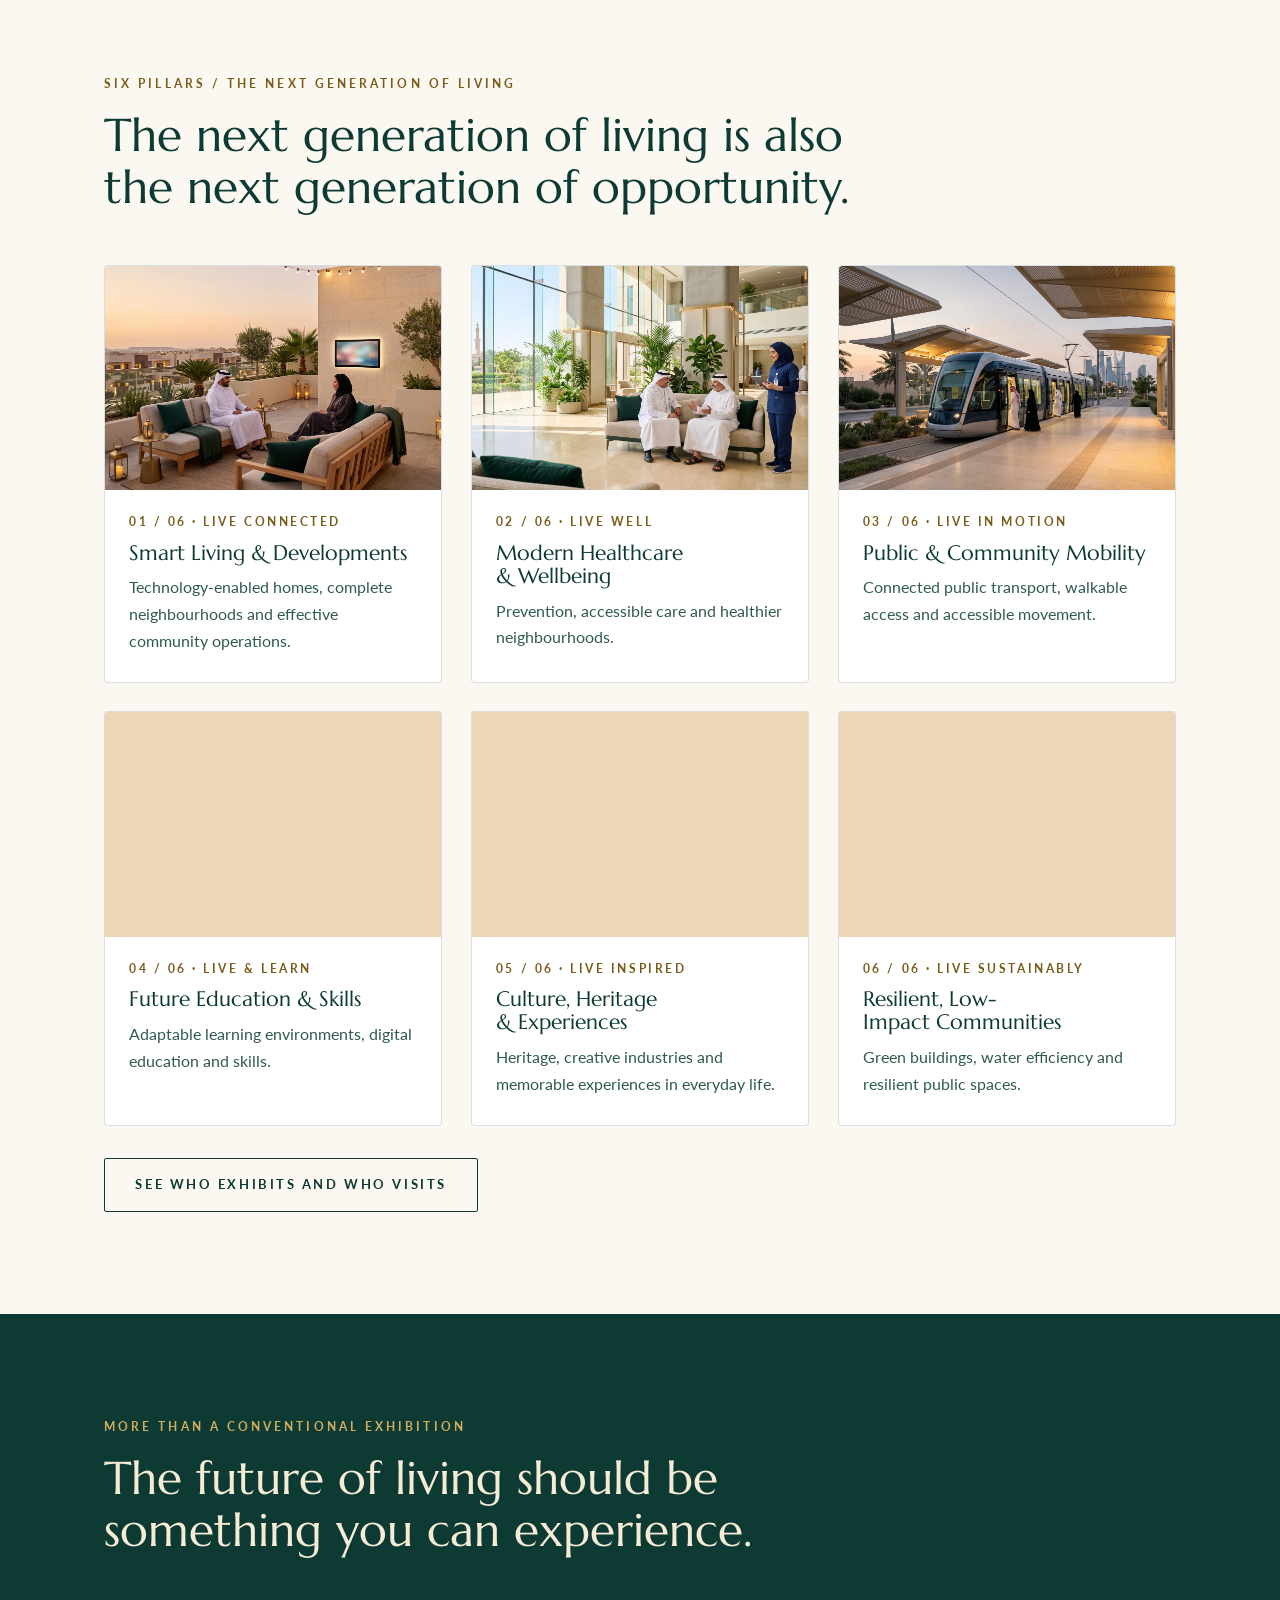
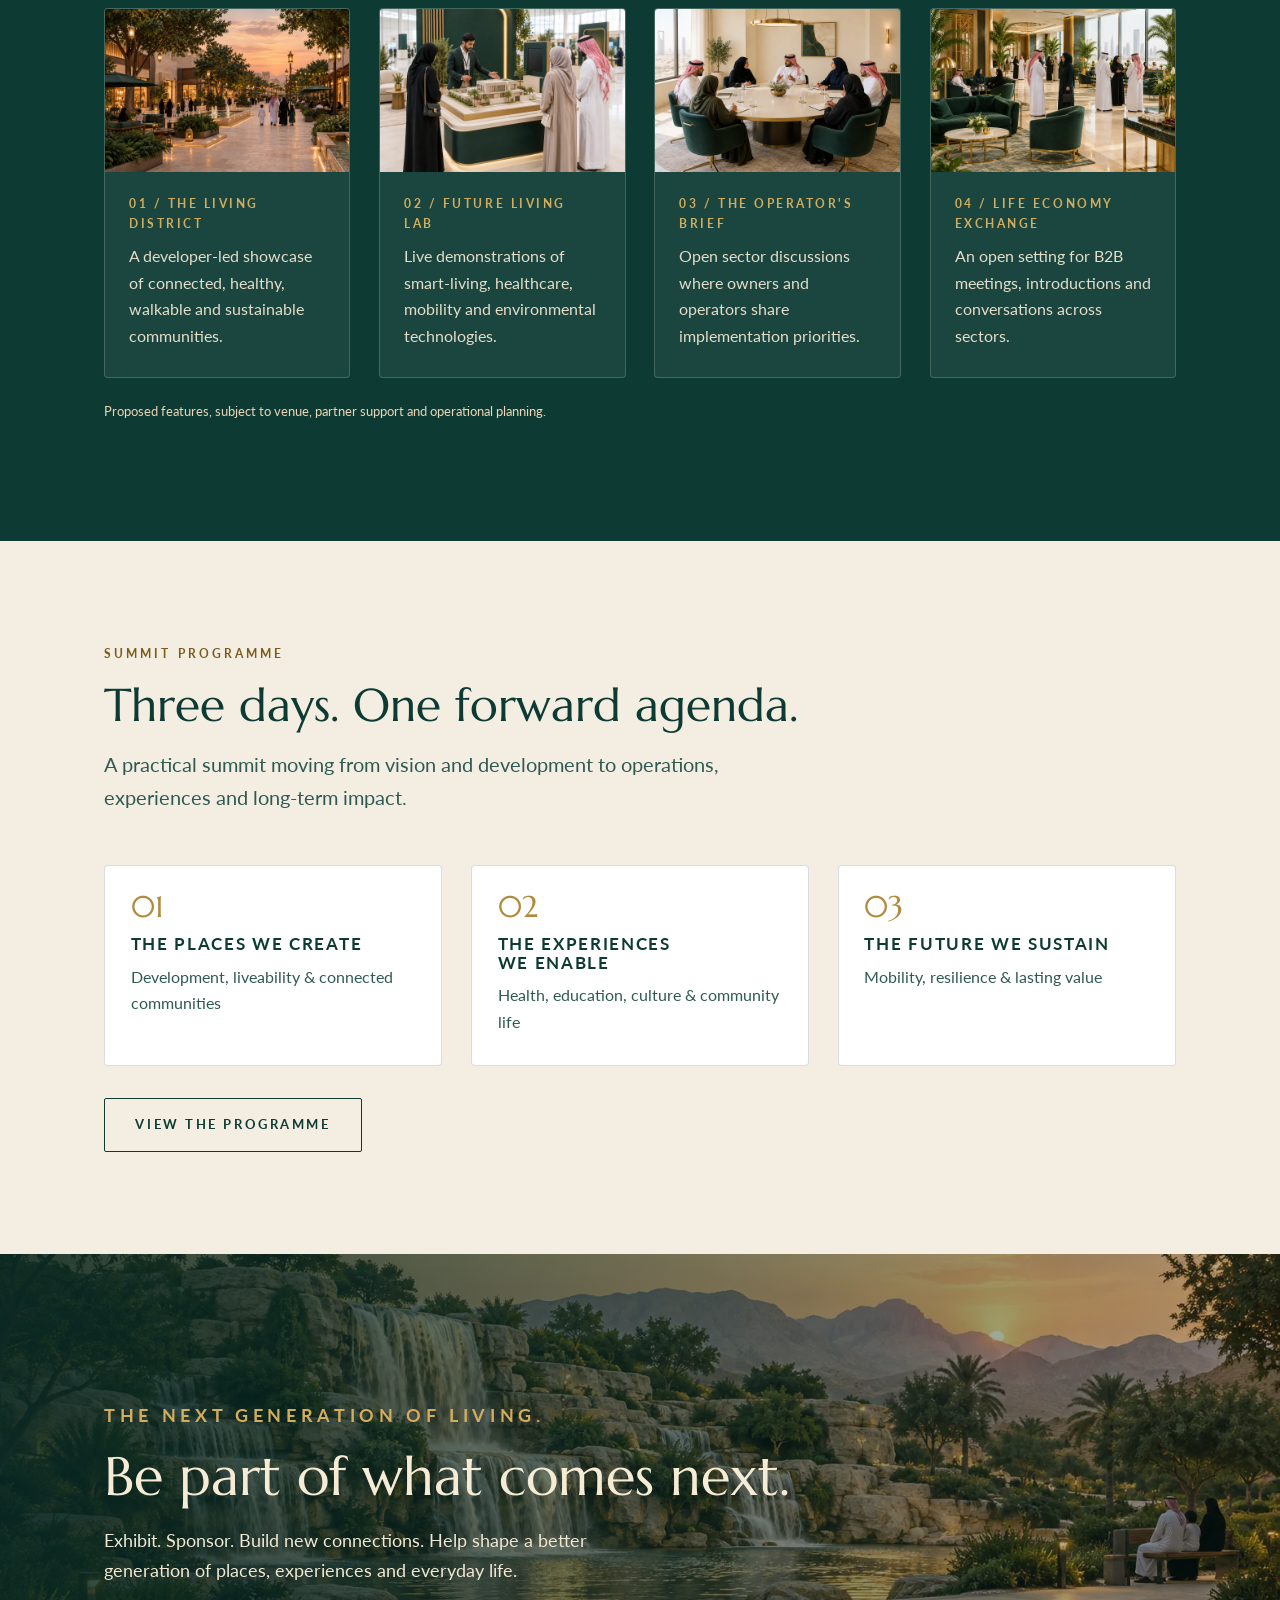
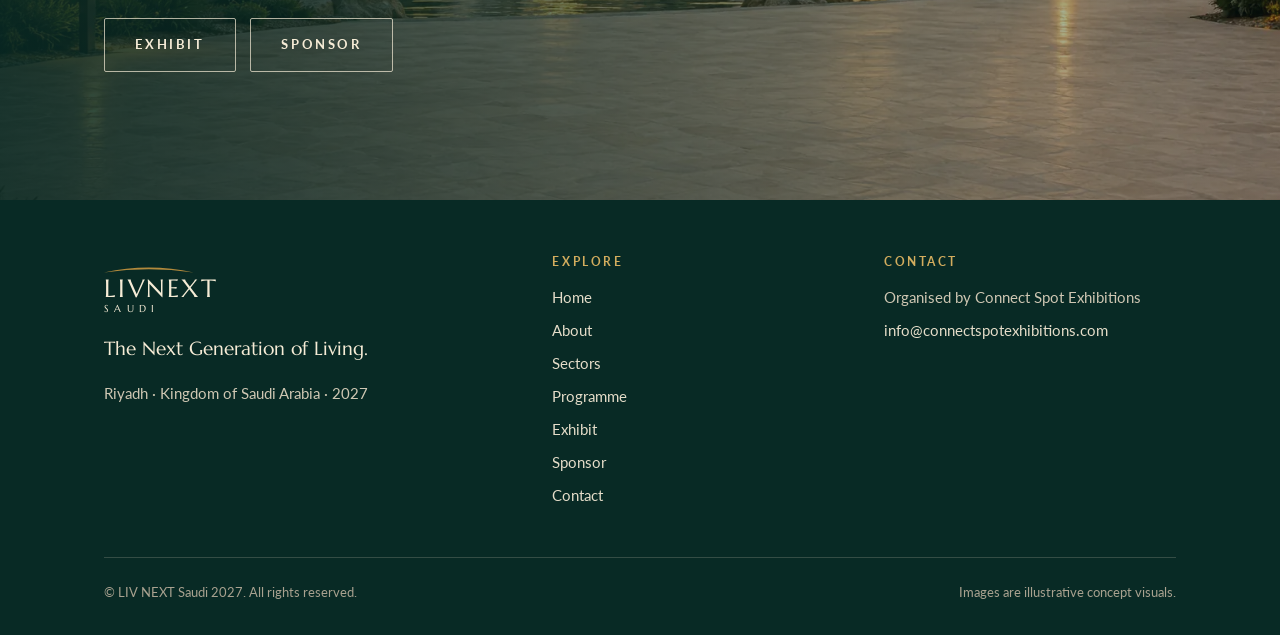
==== commit c5da79fa: "SEO: brand name consistency, drop Event JSON-LD, add Organization email, full Twitter tags, programm" ====
--- a/index.html
+++ b/index.html
@@ -6,22 +6,32 @@
 <script>(function(w,d,s,l,i){w[l]=w[l]||[];w[l].push({'gtm.start':new Date().getTime(),event:'gtm.js'});var f=d.getElementsByTagName(s)[0],j=d.createElement(s),dl=l!='dataLayer'?'&l='+l:'';j.async=true;j.src='https://www.googletagmanager.com/gtm.js?id='+i+dl;f.parentNode.insertBefore(j,f);})(window,document,'script','dataLayer','GTM-T8MZG3PP');</script>
 <!-- End Google Tag Manager -->
 <meta name="viewport" content="width=device-width, initial-scale=1, viewport-fit=cover">
-<title>LIV NEXT Saudi 2027 | The Next Generation of Living</title>
+<title>LIV NEXT Saudi 2027 | Exhibition &amp; Summit in Riyadh</title>
 <meta name="description" content="LIV NEXT Saudi 2027: the exhibition and summit connecting developers, industries and the experiences shaping quality of life in Saudi Arabia. Riyadh, 2027.">
 <meta name="theme-color" content="#0d3b34">
 <link rel="canonical" href="https://livnextsaudi.com/">
 <meta property="og:site_name" content="LIV NEXT Saudi 2027">
 <meta property="og:type" content="website">
-<meta property="og:title" content="LIV NEXT Saudi 2027 | The Next Generation of Living">
+<meta property="og:title" content="LIV NEXT Saudi 2027 | Exhibition &amp; Summit in Riyadh">
 <meta property="og:description" content="LIV NEXT Saudi 2027: the exhibition and summit connecting developers, industries and the experiences shaping quality of life in Saudi Arabia. Riyadh, 2027.">
 <meta property="og:url" content="https://livnextsaudi.com/">
 <meta property="og:image" content="https://livnextsaudi.com/assets/img/og.jpg">
+<meta name="robots" content="index, follow, max-image-preview:large, max-snippet:-1">
+<meta property="og:locale" content="en_US">
+<meta property="og:image:width" content="1200">
+<meta property="og:image:height" content="630">
+<meta property="og:image:alt" content="LIV NEXT Saudi 2027, the exhibition and summit on the next generation of living, Riyadh">
 <meta name="twitter:card" content="summary_large_image">
+<meta name="twitter:title" content="LIV NEXT Saudi 2027 | Exhibition &amp; Summit in Riyadh">
+<meta name="twitter:description" content="LIV NEXT Saudi 2027: the exhibition and summit connecting developers, industries and the experiences shaping quality of life in Saudi Arabia. Riyadh, 2027.">
+<meta name="twitter:image" content="https://livnextsaudi.com/assets/img/og.jpg">
+<meta name="twitter:image:alt" content="LIV NEXT Saudi 2027, the exhibition and summit on the next generation of living, Riyadh">
 <link rel="icon" href="data:image/svg+xml,%3Csvg xmlns='http://www.w3.org/2000/svg' viewBox='0 0 64 64'%3E%3Crect width='64' height='64' rx='10' fill='%230d3b34'/%3E%3Cpath d='M8 44Q32 12 56 44Q32 28 8 44Z' fill='%23c9a14a'/%3E%3C/svg%3E">
 <link rel="preconnect" href="https://fonts.googleapis.com"><link rel="preconnect" href="https://fonts.gstatic.com" crossorigin>
 <link href="https://fonts.googleapis.com/css2?family=Lato:wght@400;700&family=Marcellus&display=swap" rel="stylesheet">
 <link rel="stylesheet" href="assets/css/style.css">
 <script>document.documentElement.className+=' js'</script>
+<script type="application/ld+json">{"@context":"https://schema.org","@graph":[{"@type":"Organization","@id":"https://connectspotexhibitions.com/#org","name":"Connect Spot Exhibitions","url":"https://connectspotexhibitions.com","email":"info@connectspotexhibitions.com","address":{"@type":"PostalAddress","addressLocality":"Riyadh","addressCountry":"SA"}},{"@type":"WebSite","@id":"https://livnextsaudi.com/#website","name":"LIV NEXT Saudi 2027","alternateName":["LIVNEXT Saudi","LIV NEXT Saudi"],"url":"https://livnextsaudi.com/","inLanguage":"en","publisher":{"@id":"https://connectspotexhibitions.com/#org"}}]}</script>
 </head>
 <body>
 <!-- Google Tag Manager (noscript) -->
@@ -30,9 +40,9 @@
 <a class="skip" href="#main">Skip to content</a>
 <header class="site-header">
   <div class="wrap bar">
-    <a class="brand" href="index.html" aria-label="LIV NEXT Saudi, home"><svg viewBox="0 0 520 54" aria-hidden="true" focusable="false"><path d="M0 50Q260 -8 520 50Q260 12 0 50Z" fill="#b38a3c"/></svg><span class="w1">LIVNEXT</span><span class="w2">SAUDI</span></a>
+    <a class="brand" href="/" aria-label="LIV NEXT Saudi, home"><svg viewBox="0 0 520 54" aria-hidden="true" focusable="false"><path d="M0 50Q260 -8 520 50Q260 12 0 50Z" fill="#b38a3c"/></svg><span class="w1">LIVNEXT</span><span class="w2">SAUDI</span></a>
     <button class="menu-btn" type="button" aria-expanded="false" aria-controls="site-nav" aria-label="Menu"><span></span></button>
-    <nav class="nav" id="site-nav" aria-label="Main"><a href="index.html" aria-current="page">Home</a><a href="about.html">About</a><a href="sectors.html">Sectors</a><a href="programme.html">Programme</a><a href="exhibit.html">Exhibit</a><a href="sponsor.html">Sponsor</a><a href="contact.html">Contact</a><a class="btn gold" href="contact.html?enquiry=exhibiting#register">Exhibitor Enquiry</a></nav>
+    <nav class="nav" id="site-nav" aria-label="Main"><a href="/" aria-current="page">Home</a><a href="/about">About</a><a href="/sectors">Sectors</a><a href="/programme">Programme</a><a href="/exhibit">Exhibit</a><a href="/sponsor">Sponsor</a><a href="/contact">Contact</a><a class="btn gold" href="/contact?enquiry=exhibiting#register">Exhibitor Enquiry</a></nav>
   </div>
 </header>
 <main id="main">
@@ -48,14 +58,14 @@
     <h1 class="h1">The Next Generation of Living.</h1>
     <p class="sub">The exhibition and summit connecting developers, industries and the experiences shaping quality of life in Saudi Arabia.</p>
     <p class="where">Riyadh &middot; Kingdom of Saudi Arabia &middot; 2027</p>
-    <div class="actions"><a class="btn ghost" href="sectors.html">Explore the sectors</a></div>
+    <div class="actions"><a class="btn ghost" href="/sectors">Explore the sectors</a></div>
   </div></div>
 </section>
 
 <section class="section tint" aria-labelledby="targets">
   <div class="wrap">
     <div class="section-head reveal"><p class="eyebrow">Planning targets for the inaugural event</p><h2 class="h2" id="targets">The event in one sentence</h2>
-    <p class="lead">LIVNEXT Saudi is a focused B2B exhibition and summit connecting developers, asset owners, operators and public-sector stakeholders with the solutions that make places healthier, more connected, more memorable and more sustainable.</p></div>
+    <p class="lead">LIV NEXT Saudi is a focused B2B exhibition and summit connecting developers, asset owners, operators and public-sector stakeholders with the solutions that make places healthier, more connected, more memorable and more sustainable.</p></div>
     <div class="stats reveal"><div class="stat"><b>120+</b><span>Exhibitors</span></div><div class="stat"><b>5,000+</b><span>Trade visitors</span></div><div class="stat"><b>50+</b><span>Speakers</span></div><div class="stat"><b>3</b><span>Days</span></div></div>
     <p class="note">Launch figures are indicative organizer planning targets, not confirmed event statistics.</p>
   </div>
@@ -64,8 +74,8 @@
 <section class="section" aria-labelledby="pillars">
   <div class="wrap">
     <div class="section-head reveal"><p class="eyebrow">Six pillars / The next generation of living</p><h2 class="h2" id="pillars">The next generation of living is also the next generation of opportunity.</h2></div>
-    <div class="grid c3"><a class="card reveal" href="sectors.html#smart-living"><div class="pic"><img src="assets/img/sector-smart-living.webp" width="1600" height="893" alt="Two residents talking on a rooftop terrace at dusk, with lanterns, olive trees and a smart display on the wall." loading="lazy" decoding="async"></div><div class="body"><p class="kicker">01 / 06 &middot; Live Connected</p><h3>Smart Living &amp; Developments</h3><p>Technology-enabled homes, complete neighbourhoods and effective community operations.</p></div></a><a class="card reveal" href="sectors.html#healthcare"><div class="pic"><img src="assets/img/sector-healthcare.webp" width="1600" height="893" alt="A doctor and a patient talking on a sofa in a bright hospital atrium while a nurse in scrubs looks on." loading="lazy" decoding="async"></div><div class="body"><p class="kicker">02 / 06 &middot; Live Well</p><h3>Modern Healthcare &amp; Wellbeing</h3><p>Prevention, accessible care and healthier neighbourhoods.</p></div></a><a class="card reveal" href="sectors.html#mobility"><div class="pic"><img src="assets/img/sector-mobility.webp" width="1600" height="893" alt="Passengers boarding a modern tram at a shaded station in Riyadh at dusk." loading="lazy" decoding="async"></div><div class="body"><p class="kicker">03 / 06 &middot; Live in Motion</p><h3>Public &amp; Community Mobility</h3><p>Connected public transport, walkable access and accessible movement.</p></div></a><a class="card reveal" href="sectors.html#education"><div class="pic"><img src="assets/img/sector-education.webp" width="1536" height="1024" alt="Four students working on laptops around a round table in a bright learning space with tiered seating." loading="lazy" decoding="async"></div><div class="body"><p class="kicker">04 / 06 &middot; Live &amp; Learn</p><h3>Future Education &amp; Skills</h3><p>Adaptable learning environments, digital education and skills.</p></div></a><a class="card reveal" href="sectors.html#culture"><div class="pic"><img src="assets/img/sector-culture.webp" width="1536" height="1024" alt="Guests sharing Arabic coffee on rugs beside a mud-brick fort at dusk, with lanterns and traditional performers behind." loading="lazy" decoding="async"></div><div class="body"><p class="kicker">05 / 06 &middot; Live Inspired</p><h3>Culture, Heritage &amp; Experiences</h3><p>Heritage, creative industries and memorable experiences in everyday life.</p></div></a><a class="card reveal" href="sectors.html#sustainability"><div class="pic"><img src="assets/img/sector-sustainability.webp" width="1536" height="1024" alt="Green-roofed buildings with solar canopies beside a stream and native planting, with mountains in the distance." loading="lazy" decoding="async"></div><div class="body"><p class="kicker">06 / 06 &middot; Live Sustainably</p><h3>Resilient, Low-Impact Communities</h3><p>Green buildings, water efficiency and resilient public spaces.</p></div></a></div>
-    <div class="actions"><a class="btn line" href="sectors.html">See who exhibits and who visits</a></div>
+    <div class="grid c3"><a class="card reveal" href="/sectors#smart-living"><div class="pic"><img src="assets/img/sector-smart-living.webp" width="1600" height="893" alt="Two residents talking on a rooftop terrace at dusk, with lanterns, olive trees and a smart display on the wall." loading="lazy" decoding="async"></div><div class="body"><p class="kicker">01 / 06 &middot; Live Connected</p><h3>Smart Living &amp; Developments</h3><p>Technology-enabled homes, complete neighbourhoods and effective community operations.</p></div></a><a class="card reveal" href="/sectors#healthcare"><div class="pic"><img src="assets/img/sector-healthcare.webp" width="1600" height="893" alt="A doctor and a patient talking on a sofa in a bright hospital atrium while a nurse in scrubs looks on." loading="lazy" decoding="async"></div><div class="body"><p class="kicker">02 / 06 &middot; Live Well</p><h3>Modern Healthcare &amp; Wellbeing</h3><p>Prevention, accessible care and healthier neighbourhoods.</p></div></a><a class="card reveal" href="/sectors#mobility"><div class="pic"><img src="assets/img/sector-mobility.webp" width="1600" height="893" alt="Passengers boarding a modern tram at a shaded station in Riyadh at dusk." loading="lazy" decoding="async"></div><div class="body"><p class="kicker">03 / 06 &middot; Live in Motion</p><h3>Public &amp; Community Mobility</h3><p>Connected public transport, walkable access and accessible movement.</p></div></a><a class="card reveal" href="/sectors#education"><div class="pic"><img src="assets/img/sector-education.webp" width="1536" height="1024" alt="Four students working on laptops around a round table in a bright learning space with tiered seating." loading="lazy" decoding="async"></div><div class="body"><p class="kicker">04 / 06 &middot; Live &amp; Learn</p><h3>Future Education &amp; Skills</h3><p>Adaptable learning environments, digital education and skills.</p></div></a><a class="card reveal" href="/sectors#culture"><div class="pic"><img src="assets/img/sector-culture.webp" width="1536" height="1024" alt="Guests sharing Arabic coffee on rugs beside a mud-brick fort at dusk, with lanterns and traditional performers behind." loading="lazy" decoding="async"></div><div class="body"><p class="kicker">05 / 06 &middot; Live Inspired</p><h3>Culture, Heritage &amp; Experiences</h3><p>Heritage, creative industries and memorable experiences in everyday life.</p></div></a><a class="card reveal" href="/sectors#sustainability"><div class="pic"><img src="assets/img/sector-sustainability.webp" width="1536" height="1024" alt="Green-roofed buildings with solar canopies beside a stream and native planting, with mountains in the distance." loading="lazy" decoding="async"></div><div class="body"><p class="kicker">06 / 06 &middot; Live Sustainably</p><h3>Resilient, Low-Impact Communities</h3><p>Green buildings, water efficiency and resilient public spaces.</p></div></a></div>
+    <div class="actions"><a class="btn line" href="/sectors">See who exhibits and who visits</a></div>
   </div>
 </section>
 
@@ -86,24 +96,24 @@
       <div class="card plain reveal"><span class="num">02</span><h3>The experiences we enable</h3><p>Health, education, culture &amp; community life</p></div>
       <div class="card plain reveal"><span class="num">03</span><h3>The future we sustain</h3><p>Mobility, resilience &amp; lasting value</p></div>
     </div>
-    <div class="actions"><a class="btn line" href="programme.html">View the programme</a></div>
+    <div class="actions"><a class="btn line" href="/programme">View the programme</a></div>
   </div>
 </section>
 <section class="band on-dark">
   <img src="assets/img/closing-waterfall.webp" width="1536" height="1024" alt="A waterfall and pool in a landscaped park at sunset, with mountains behind and a family seated on a bench." loading="lazy" decoding="async">
   <div class="wrap reveal"><p class="eyebrow">The Next Generation of Living.</p><h2>Be part of what comes next.</h2><p>Exhibit. Sponsor. Build new connections. Help shape a better generation of places, experiences and everyday life.</p>
-  <div class="actions"><a class="btn ghost" href="exhibit.html">Exhibit</a><a class="btn ghost" href="sponsor.html">Sponsor</a></div></div>
+  <div class="actions"><a class="btn ghost" href="/exhibit">Exhibit</a><a class="btn ghost" href="/sponsor">Sponsor</a></div></div>
 </section>
 </main>
 <footer class="site-footer">
   <div class="wrap">
     <div class="foot">
       <div>
-        <a class="brand" href="index.html" aria-label="LIV NEXT Saudi, home"><svg viewBox="0 0 520 54" aria-hidden="true" focusable="false"><path d="M0 50Q260 -8 520 50Q260 12 0 50Z" fill="#b38a3c"/></svg><span class="w1">LIVNEXT</span><span class="w2">SAUDI</span></a>
+        <a class="brand" href="/" aria-label="LIV NEXT Saudi, home"><svg viewBox="0 0 520 54" aria-hidden="true" focusable="false"><path d="M0 50Q260 -8 520 50Q260 12 0 50Z" fill="#b38a3c"/></svg><span class="w1">LIVNEXT</span><span class="w2">SAUDI</span></a>
         <p class="tagline">The Next Generation of Living.</p>
         <p>Riyadh &middot; Kingdom of Saudi Arabia &middot; 2027</p>
       </div>
-      <div><h4>Explore</h4><ul><li><a href="index.html">Home</a></li><li><a href="about.html">About</a></li><li><a href="sectors.html">Sectors</a></li><li><a href="programme.html">Programme</a></li><li><a href="exhibit.html">Exhibit</a></li><li><a href="sponsor.html">Sponsor</a></li><li><a href="contact.html">Contact</a></li></ul></div>
+      <div><h4>Explore</h4><ul><li><a href="/">Home</a></li><li><a href="/about">About</a></li><li><a href="/sectors">Sectors</a></li><li><a href="/programme">Programme</a></li><li><a href="/exhibit">Exhibit</a></li><li><a href="/sponsor">Sponsor</a></li><li><a href="/contact">Contact</a></li></ul></div>
       <div><h4>Contact</h4><ul>
         <li>Organised by Connect Spot Exhibitions</li>
         <li><a href="mailto:info@connectspotexhibitions.com">info@connectspotexhibitions.com</a></li>
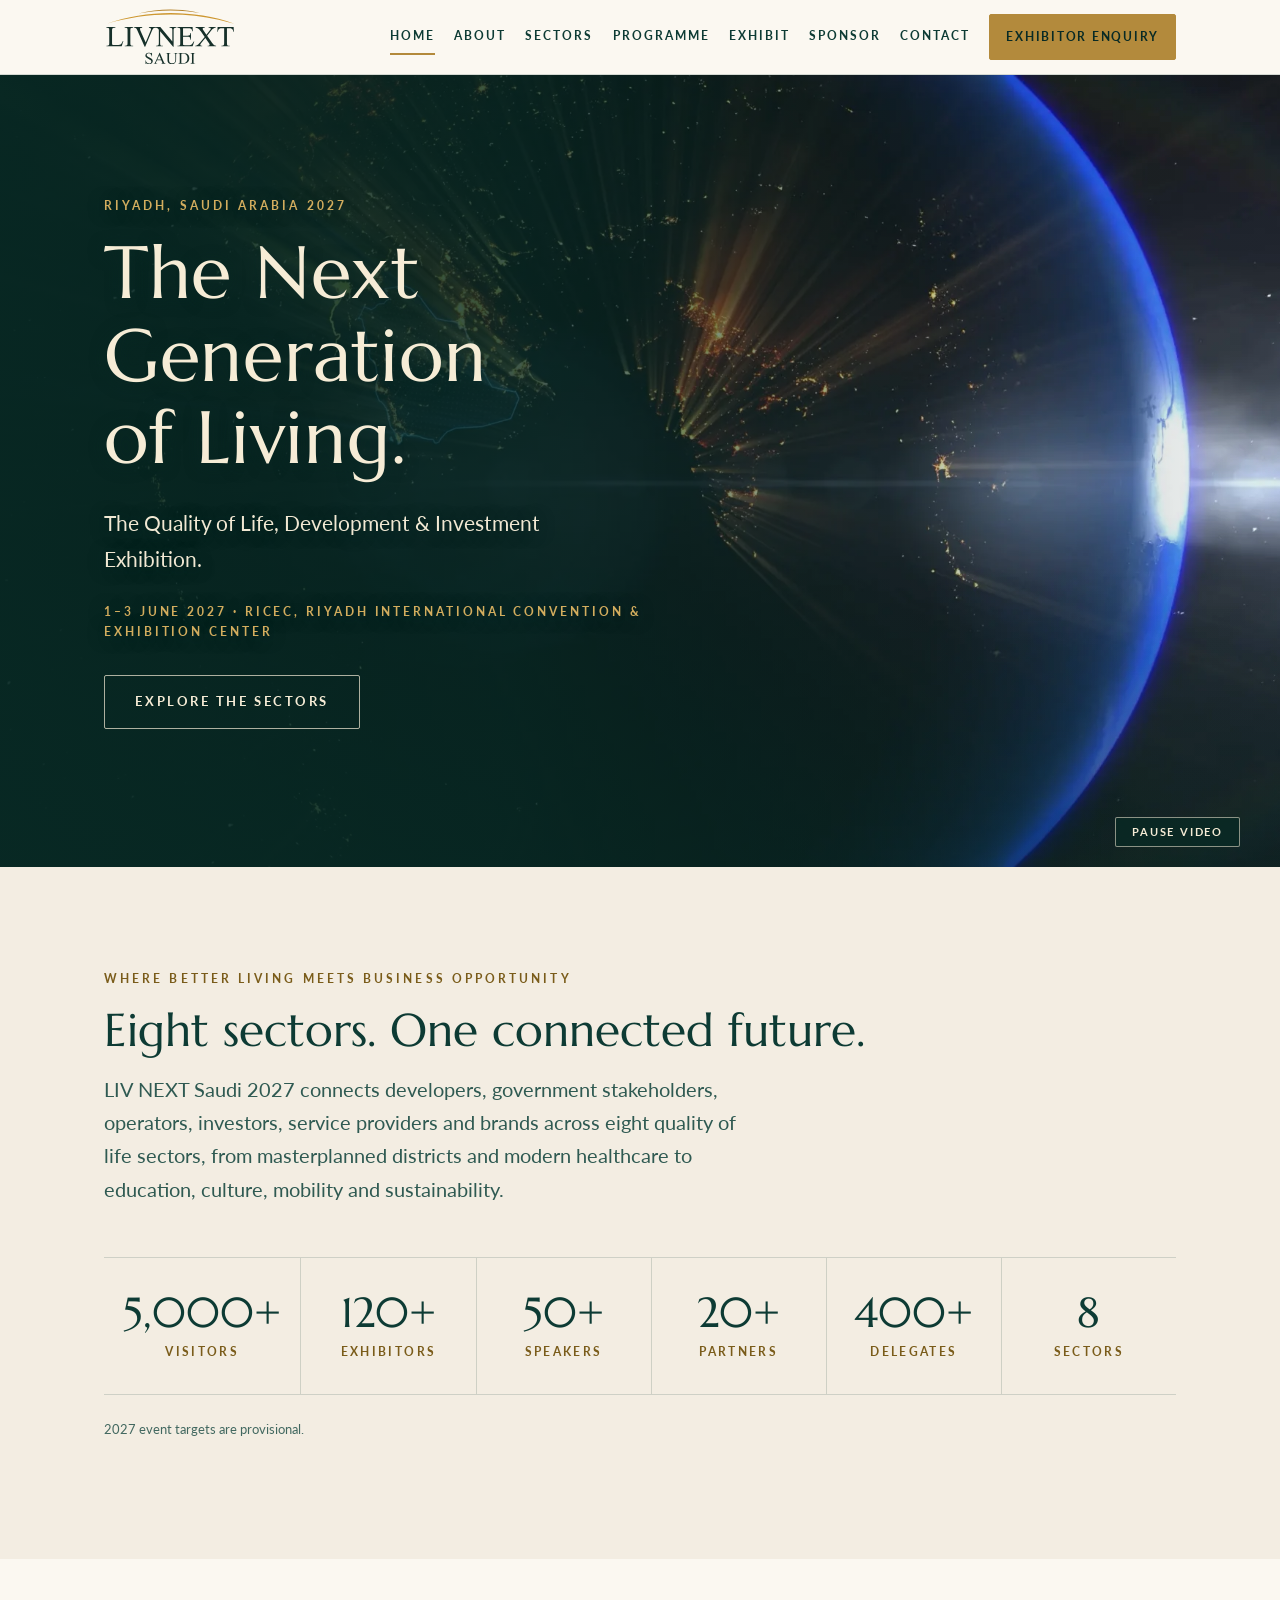
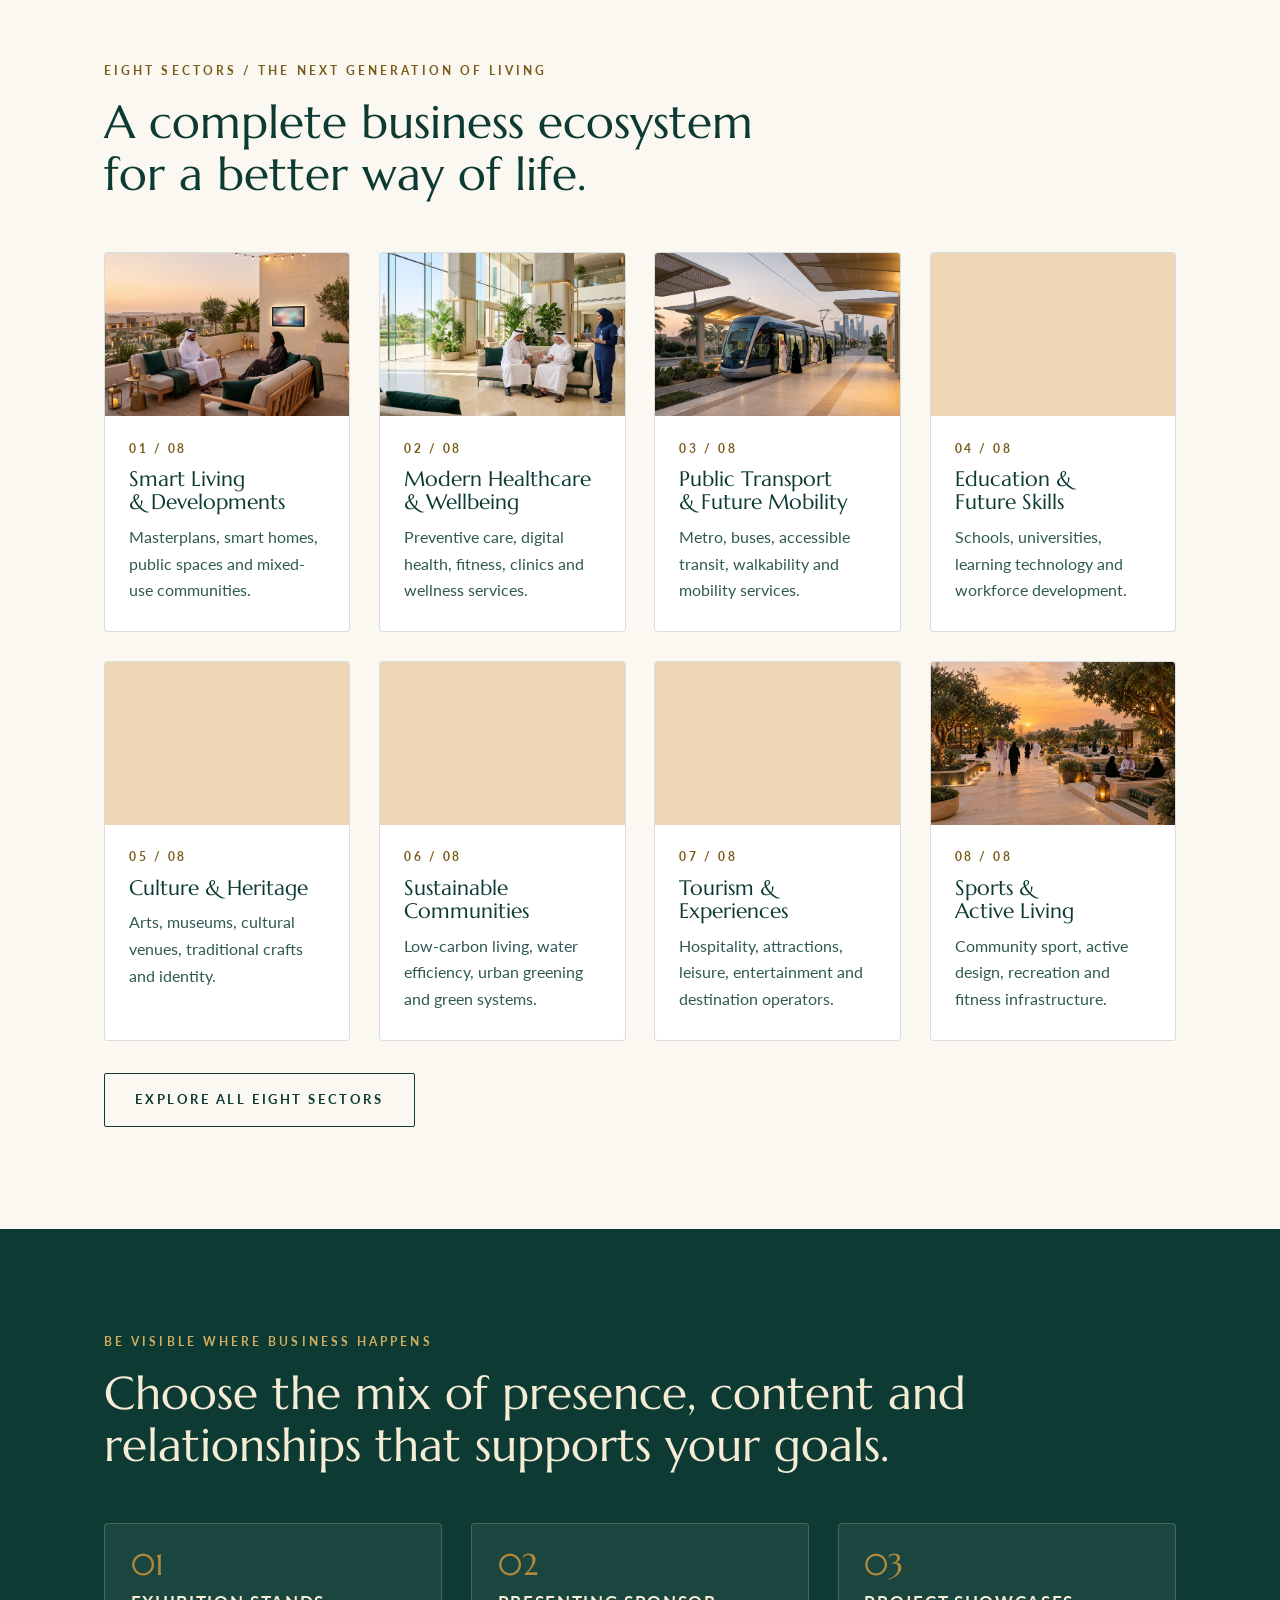
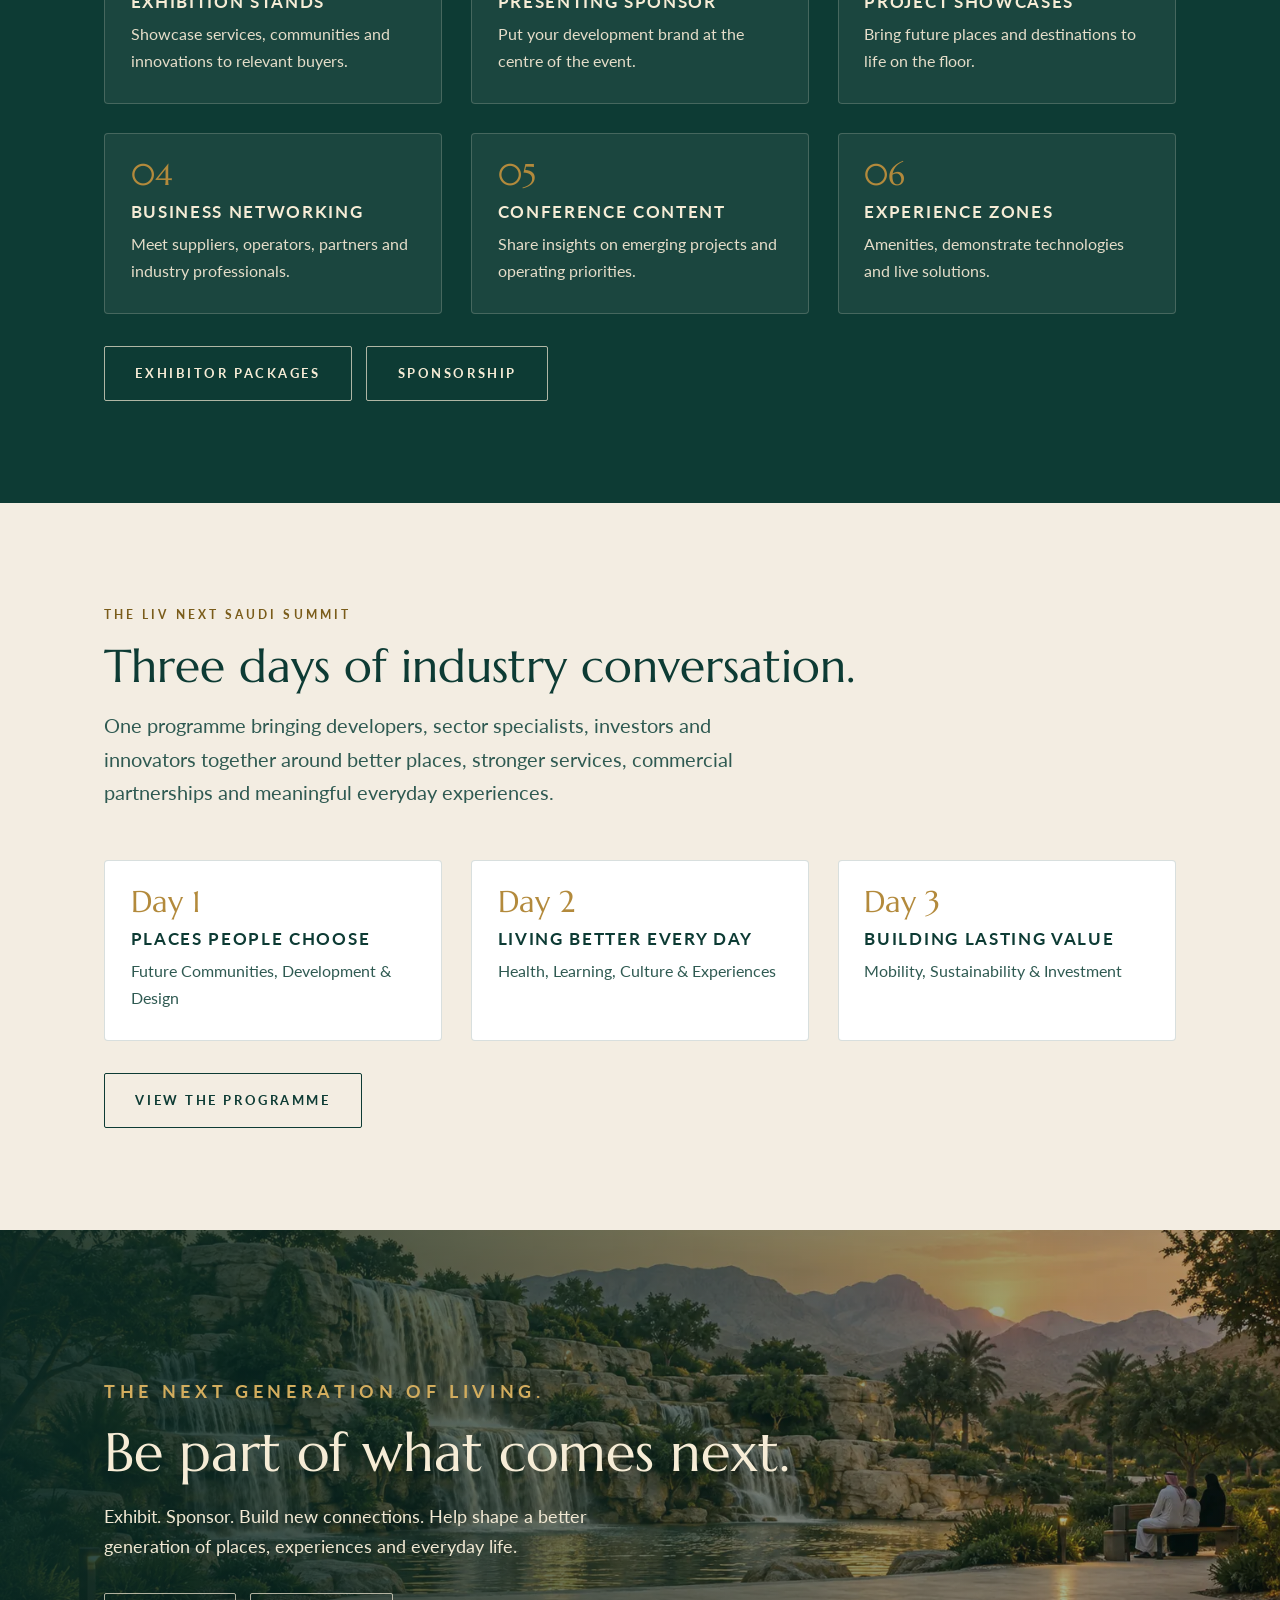
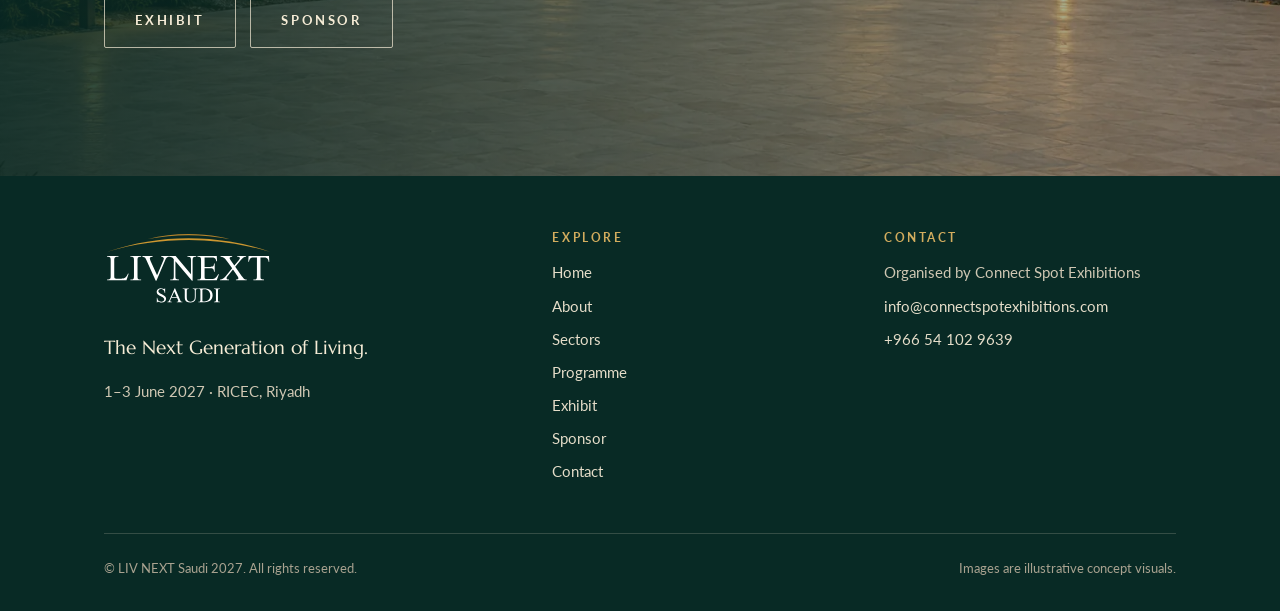
==== commit 6ff72e35: "Brochure 2027: official logo, dates/venue, 8 sectors, packages, sponsorship, programme, contact phon" ====
--- a/index.html
+++ b/index.html
@@ -7,13 +7,13 @@
 <!-- End Google Tag Manager -->
 <meta name="viewport" content="width=device-width, initial-scale=1, viewport-fit=cover">
 <title>LIV NEXT Saudi 2027 | Exhibition &amp; Summit in Riyadh</title>
-<meta name="description" content="LIV NEXT Saudi 2027: the exhibition and summit connecting developers, industries and the experiences shaping quality of life in Saudi Arabia. Riyadh, 2027.">
+<meta name="description" content="LIV NEXT Saudi 2027, the quality of life, development and investment exhibition and summit. 1-3 June 2027, RICEC, Riyadh International Convention & Exhibition Center.">
 <meta name="theme-color" content="#0d3b34">
 <link rel="canonical" href="https://livnextsaudi.com/">
 <meta property="og:site_name" content="LIV NEXT Saudi 2027">
 <meta property="og:type" content="website">
 <meta property="og:title" content="LIV NEXT Saudi 2027 | Exhibition &amp; Summit in Riyadh">
-<meta property="og:description" content="LIV NEXT Saudi 2027: the exhibition and summit connecting developers, industries and the experiences shaping quality of life in Saudi Arabia. Riyadh, 2027.">
+<meta property="og:description" content="LIV NEXT Saudi 2027, the quality of life, development and investment exhibition and summit. 1-3 June 2027, RICEC, Riyadh International Convention & Exhibition Center.">
 <meta property="og:url" content="https://livnextsaudi.com/">
 <meta property="og:image" content="https://livnextsaudi.com/assets/img/og.jpg">
 <meta name="robots" content="index, follow, max-image-preview:large, max-snippet:-1">
@@ -23,7 +23,7 @@
 <meta property="og:image:alt" content="LIV NEXT Saudi 2027, the exhibition and summit on the next generation of living, Riyadh">
 <meta name="twitter:card" content="summary_large_image">
 <meta name="twitter:title" content="LIV NEXT Saudi 2027 | Exhibition &amp; Summit in Riyadh">
-<meta name="twitter:description" content="LIV NEXT Saudi 2027: the exhibition and summit connecting developers, industries and the experiences shaping quality of life in Saudi Arabia. Riyadh, 2027.">
+<meta name="twitter:description" content="LIV NEXT Saudi 2027, the quality of life, development and investment exhibition and summit. 1-3 June 2027, RICEC, Riyadh International Convention & Exhibition Center.">
 <meta name="twitter:image" content="https://livnextsaudi.com/assets/img/og.jpg">
 <meta name="twitter:image:alt" content="LIV NEXT Saudi 2027, the exhibition and summit on the next generation of living, Riyadh">
 <link rel="icon" href="data:image/svg+xml,%3Csvg xmlns='http://www.w3.org/2000/svg' viewBox='0 0 64 64'%3E%3Crect width='64' height='64' rx='10' fill='%230d3b34'/%3E%3Cpath d='M8 44Q32 12 56 44Q32 28 8 44Z' fill='%23c9a14a'/%3E%3C/svg%3E">
@@ -31,7 +31,7 @@
 <link href="https://fonts.googleapis.com/css2?family=Lato:wght@400;700&family=Marcellus&display=swap" rel="stylesheet">
 <link rel="stylesheet" href="assets/css/style.css">
 <script>document.documentElement.className+=' js'</script>
-<script type="application/ld+json">{"@context":"https://schema.org","@graph":[{"@type":"Organization","@id":"https://connectspotexhibitions.com/#org","name":"Connect Spot Exhibitions","url":"https://connectspotexhibitions.com","email":"info@connectspotexhibitions.com","address":{"@type":"PostalAddress","addressLocality":"Riyadh","addressCountry":"SA"}},{"@type":"WebSite","@id":"https://livnextsaudi.com/#website","name":"LIV NEXT Saudi 2027","alternateName":["LIVNEXT Saudi","LIV NEXT Saudi"],"url":"https://livnextsaudi.com/","inLanguage":"en","publisher":{"@id":"https://connectspotexhibitions.com/#org"}}]}</script>
+<script type="application/ld+json">{"@context":"https://schema.org","@graph":[{"@type":"Organization","@id":"https://connectspotexhibitions.com/#org","name":"Connect Spot Exhibitions","url":"https://connectspotexhibitions.com","email":"info@connectspotexhibitions.com","address":{"@type":"PostalAddress","addressLocality":"Riyadh","addressCountry":"SA"}},{"@type":"Event","@id":"https://livnextsaudi.com/#event","name":"LIV NEXT Saudi 2027","description":"The Quality of Life, Development & Investment Exhibition: an exhibition and summit connecting developers, government stakeholders, operators, investors, service providers and brands across eight quality of life sectors.","startDate":"2027-06-01","endDate":"2027-06-03","eventStatus":"https://schema.org/EventScheduled","eventAttendanceMode":"https://schema.org/OfflineEventAttendanceMode","location":{"@type":"Place","name":"RICEC, Riyadh International Convention & Exhibition Center","address":{"@type":"PostalAddress","addressLocality":"Riyadh","addressCountry":"SA"}},"image":"https://livnextsaudi.com/assets/img/og.jpg","url":"https://livnextsaudi.com/","organizer":{"@id":"https://connectspotexhibitions.com/#org"}},{"@type":"WebSite","@id":"https://livnextsaudi.com/#website","name":"LIV NEXT Saudi 2027","alternateName":["LIVNEXT Saudi","LIV NEXT Saudi"],"url":"https://livnextsaudi.com/","inLanguage":"en","publisher":{"@id":"https://connectspotexhibitions.com/#org"}}]}</script>
 </head>
 <body>
 <!-- Google Tag Manager (noscript) -->
@@ -40,7 +40,7 @@
 <a class="skip" href="#main">Skip to content</a>
 <header class="site-header">
   <div class="wrap bar">
-    <a class="brand" href="/" aria-label="LIV NEXT Saudi, home"><svg viewBox="0 0 520 54" aria-hidden="true" focusable="false"><path d="M0 50Q260 -8 520 50Q260 12 0 50Z" fill="#b38a3c"/></svg><span class="w1">LIVNEXT</span><span class="w2">SAUDI</span></a>
+    <a class="brand" href="/" aria-label="LIV NEXT Saudi, home"><img src="/assets/img/logo.svg" alt="LIVNEXT Saudi" width="530" height="232"></a>
     <button class="menu-btn" type="button" aria-expanded="false" aria-controls="site-nav" aria-label="Menu"><span></span></button>
     <nav class="nav" id="site-nav" aria-label="Main"><a href="/" aria-current="page">Home</a><a href="/about">About</a><a href="/sectors">Sectors</a><a href="/programme">Programme</a><a href="/exhibit">Exhibit</a><a href="/sponsor">Sponsor</a><a href="/contact">Contact</a><a class="btn gold" href="/contact?enquiry=exhibiting#register">Exhibitor Enquiry</a></nav>
   </div>
@@ -54,47 +54,54 @@
   </div>
   <button class="hero-toggle" type="button" aria-pressed="false" hidden>Pause video</button>
   <div class="wrap"><div class="inner">
-    <p class="eyebrow">Living is evolving.</p>
+    <p class="eyebrow">Riyadh, Saudi Arabia 2027</p>
     <h1 class="h1">The Next Generation of Living.</h1>
-    <p class="sub">The exhibition and summit connecting developers, industries and the experiences shaping quality of life in Saudi Arabia.</p>
-    <p class="where">Riyadh &middot; Kingdom of Saudi Arabia &middot; 2027</p>
+    <p class="sub">The Quality of Life, Development &amp; Investment Exhibition.</p>
+    <p class="where">1&ndash;3 June 2027 &middot; RICEC, Riyadh International Convention &amp; Exhibition Center</p>
     <div class="actions"><a class="btn ghost" href="/sectors">Explore the sectors</a></div>
   </div></div>
 </section>
 
 <section class="section tint" aria-labelledby="targets">
   <div class="wrap">
-    <div class="section-head reveal"><p class="eyebrow">Planning targets for the inaugural event</p><h2 class="h2" id="targets">The event in one sentence</h2>
-    <p class="lead">LIV NEXT Saudi is a focused B2B exhibition and summit connecting developers, asset owners, operators and public-sector stakeholders with the solutions that make places healthier, more connected, more memorable and more sustainable.</p></div>
-    <div class="stats reveal"><div class="stat"><b>120+</b><span>Exhibitors</span></div><div class="stat"><b>5,000+</b><span>Trade visitors</span></div><div class="stat"><b>50+</b><span>Speakers</span></div><div class="stat"><b>3</b><span>Days</span></div></div>
-    <p class="note">Launch figures are indicative organizer planning targets, not confirmed event statistics.</p>
+    <div class="section-head reveal"><p class="eyebrow">Where better living meets business opportunity</p><h2 class="h2" id="targets">Eight sectors. One connected future.</h2>
+    <p class="lead">LIV NEXT Saudi 2027 connects developers, government stakeholders, operators, investors, service providers and brands across eight quality of life sectors, from masterplanned districts and modern healthcare to education, culture, mobility and sustainability.</p></div>
+    <div class="stats six reveal"><div class="stat"><b>5,000+</b><span>Visitors</span></div><div class="stat"><b>120+</b><span>Exhibitors</span></div><div class="stat"><b>50+</b><span>Speakers</span></div><div class="stat"><b>20+</b><span>Partners</span></div><div class="stat"><b>400+</b><span>Delegates</span></div><div class="stat"><b>8</b><span>Sectors</span></div></div>
+    <p class="note">2027 event targets are provisional.</p>
   </div>
 </section>
 
 <section class="section" aria-labelledby="pillars">
   <div class="wrap">
-    <div class="section-head reveal"><p class="eyebrow">Six pillars / The next generation of living</p><h2 class="h2" id="pillars">The next generation of living is also the next generation of opportunity.</h2></div>
-    <div class="grid c3"><a class="card reveal" href="/sectors#smart-living"><div class="pic"><img src="assets/img/sector-smart-living.webp" width="1600" height="893" alt="Two residents talking on a rooftop terrace at dusk, with lanterns, olive trees and a smart display on the wall." loading="lazy" decoding="async"></div><div class="body"><p class="kicker">01 / 06 &middot; Live Connected</p><h3>Smart Living &amp; Developments</h3><p>Technology-enabled homes, complete neighbourhoods and effective community operations.</p></div></a><a class="card reveal" href="/sectors#healthcare"><div class="pic"><img src="assets/img/sector-healthcare.webp" width="1600" height="893" alt="A doctor and a patient talking on a sofa in a bright hospital atrium while a nurse in scrubs looks on." loading="lazy" decoding="async"></div><div class="body"><p class="kicker">02 / 06 &middot; Live Well</p><h3>Modern Healthcare &amp; Wellbeing</h3><p>Prevention, accessible care and healthier neighbourhoods.</p></div></a><a class="card reveal" href="/sectors#mobility"><div class="pic"><img src="assets/img/sector-mobility.webp" width="1600" height="893" alt="Passengers boarding a modern tram at a shaded station in Riyadh at dusk." loading="lazy" decoding="async"></div><div class="body"><p class="kicker">03 / 06 &middot; Live in Motion</p><h3>Public &amp; Community Mobility</h3><p>Connected public transport, walkable access and accessible movement.</p></div></a><a class="card reveal" href="/sectors#education"><div class="pic"><img src="assets/img/sector-education.webp" width="1536" height="1024" alt="Four students working on laptops around a round table in a bright learning space with tiered seating." loading="lazy" decoding="async"></div><div class="body"><p class="kicker">04 / 06 &middot; Live &amp; Learn</p><h3>Future Education &amp; Skills</h3><p>Adaptable learning environments, digital education and skills.</p></div></a><a class="card reveal" href="/sectors#culture"><div class="pic"><img src="assets/img/sector-culture.webp" width="1536" height="1024" alt="Guests sharing Arabic coffee on rugs beside a mud-brick fort at dusk, with lanterns and traditional performers behind." loading="lazy" decoding="async"></div><div class="body"><p class="kicker">05 / 06 &middot; Live Inspired</p><h3>Culture, Heritage &amp; Experiences</h3><p>Heritage, creative industries and memorable experiences in everyday life.</p></div></a><a class="card reveal" href="/sectors#sustainability"><div class="pic"><img src="assets/img/sector-sustainability.webp" width="1536" height="1024" alt="Green-roofed buildings with solar canopies beside a stream and native planting, with mountains in the distance." loading="lazy" decoding="async"></div><div class="body"><p class="kicker">06 / 06 &middot; Live Sustainably</p><h3>Resilient, Low-Impact Communities</h3><p>Green buildings, water efficiency and resilient public spaces.</p></div></a></div>
-    <div class="actions"><a class="btn line" href="/sectors">See who exhibits and who visits</a></div>
+    <div class="section-head reveal"><p class="eyebrow">Eight sectors / The next generation of living</p><h2 class="h2" id="pillars">A complete business ecosystem for a better way of life.</h2></div>
+    <div class="grid c4"><a class="card reveal" href="/sectors#smart-living"><div class="pic"><img src="assets/img/sector-smart-living.webp" width="1600" height="893" alt="Two residents talking on a rooftop terrace at dusk, with lanterns, olive trees and a smart display on the wall." loading="lazy" decoding="async"></div><div class="body"><p class="kicker">01 / 08</p><h3>Smart Living &amp; Developments</h3><p>Masterplans, smart homes, public spaces and mixed-use communities.</p></div></a><a class="card reveal" href="/sectors#healthcare"><div class="pic"><img src="assets/img/sector-healthcare.webp" width="1600" height="893" alt="A doctor and a patient talking on a sofa in a bright hospital atrium while a nurse in scrubs looks on." loading="lazy" decoding="async"></div><div class="body"><p class="kicker">02 / 08</p><h3>Modern Healthcare &amp; Wellbeing</h3><p>Preventive care, digital health, fitness, clinics and wellness services.</p></div></a><a class="card reveal" href="/sectors#mobility"><div class="pic"><img src="assets/img/sector-mobility.webp" width="1600" height="893" alt="Passengers boarding a modern tram at a shaded station in Riyadh at dusk." loading="lazy" decoding="async"></div><div class="body"><p class="kicker">03 / 08</p><h3>Public Transport &amp; Future Mobility</h3><p>Metro, buses, accessible transit, walkability and mobility services.</p></div></a><a class="card reveal" href="/sectors#education"><div class="pic"><img src="assets/img/sector-education.webp" width="1536" height="1024" alt="Four students working on laptops around a round table in a bright learning space with tiered seating." loading="lazy" decoding="async"></div><div class="body"><p class="kicker">04 / 08</p><h3>Education &amp; Future Skills</h3><p>Schools, universities, learning technology and workforce development.</p></div></a><a class="card reveal" href="/sectors#culture"><div class="pic"><img src="assets/img/sector-culture.webp" width="1536" height="1024" alt="Guests sharing Arabic coffee on rugs beside a mud-brick fort at dusk, with lanterns and traditional performers behind." loading="lazy" decoding="async"></div><div class="body"><p class="kicker">05 / 08</p><h3>Culture &amp; Heritage</h3><p>Arts, museums, cultural venues, traditional crafts and identity.</p></div></a><a class="card reveal" href="/sectors#sustainability"><div class="pic"><img src="assets/img/sector-sustainability.webp" width="1536" height="1024" alt="Green-roofed buildings with solar canopies beside a stream and native planting, with mountains in the distance." loading="lazy" decoding="async"></div><div class="body"><p class="kicker">06 / 08</p><h3>Sustainable Communities</h3><p>Low-carbon living, water efficiency, urban greening and green systems.</p></div></a><a class="card reveal" href="/sectors#tourism"><div class="pic"><img src="assets/img/feature-living-district.webp" width="1200" height="800" alt="An evening pedestrian district with fountains, shaded seating and families strolling." loading="lazy" decoding="async"></div><div class="body"><p class="kicker">07 / 08</p><h3>Tourism &amp; Experiences</h3><p>Hospitality, attractions, leisure, entertainment and destination operators.</p></div></a><a class="card reveal" href="/sectors#sports"><div class="pic"><img src="assets/img/programme-day2.webp" width="1536" height="1024" alt="A lantern-lit plaza at sunset with people walking and a seated group in a wellness session." loading="lazy" decoding="async"></div><div class="body"><p class="kicker">08 / 08</p><h3>Sports &amp; Active Living</h3><p>Community sport, active design, recreation and fitness infrastructure.</p></div></a></div>
+    <div class="actions"><a class="btn line" href="/sectors">Explore all eight sectors</a></div>
   </div>
 </section>
 
 <section class="section dark" aria-labelledby="experiences">
   <div class="wrap">
-    <div class="section-head reveal"><p class="eyebrow">More than a conventional exhibition</p><h2 class="h2" id="experiences">The future of living should be something you can experience.</h2></div>
-    <div class="grid c4"><div class="card reveal"><div class="pic"><img src="assets/img/feature-living-district.webp" width="1200" height="800" alt="An evening pedestrian district with fountains, shaded seating and families strolling." loading="lazy" decoding="async"></div><div class="body"><p class="kicker">01 / The Living District</p><p>A developer-led showcase of connected, healthy, walkable and sustainable communities.</p></div></div><div class="card reveal"><div class="pic"><img src="assets/img/feature-future-living-lab.webp" width="1200" height="800" alt="Visitors at an exhibition stand watching a presenter explain a scale model of a home." loading="lazy" decoding="async"></div><div class="body"><p class="kicker">02 / Future Living Lab</p><p>Live demonstrations of smart-living, healthcare, mobility and environmental technologies.</p></div></div><div class="card reveal"><div class="pic"><img src="assets/img/feature-operators-brief.webp" width="1200" height="800" alt="Seven professionals in discussion around a large round table with a view of Riyadh." loading="lazy" decoding="async"></div><div class="body"><p class="kicker">03 / The Operator&#x27;s Brief</p><p>Open sector discussions where owners and operators share implementation priorities.</p></div></div><div class="card reveal"><div class="pic"><img src="assets/img/feature-life-economy-exchange.webp" width="1200" height="800" alt="Professionals meeting and shaking hands in a lounge overlooking the city." loading="lazy" decoding="async"></div><div class="body"><p class="kicker">04 / Life Economy Exchange</p><p>An open setting for B2B meetings, introductions and conversations across sectors.</p></div></div></div>
-    <p class="note">Proposed features, subject to venue, partner support and operational planning.</p>
+    <div class="section-head reveal"><p class="eyebrow">Be visible where business happens</p><h2 class="h2" id="experiences">Choose the mix of presence, content and relationships that supports your goals.</h2></div>
+    <div class="grid c3">
+      <div class="card plain reveal"><span class="num">01</span><h3>Exhibition stands</h3><p>Showcase services, communities and innovations to relevant buyers.</p></div>
+      <div class="card plain reveal"><span class="num">02</span><h3>Presenting sponsor</h3><p>Put your development brand at the centre of the event.</p></div>
+      <div class="card plain reveal"><span class="num">03</span><h3>Project showcases</h3><p>Bring future places and destinations to life on the floor.</p></div>
+      <div class="card plain reveal"><span class="num">04</span><h3>Business networking</h3><p>Meet suppliers, operators, partners and industry professionals.</p></div>
+      <div class="card plain reveal"><span class="num">05</span><h3>Conference content</h3><p>Share insights on emerging projects and operating priorities.</p></div>
+      <div class="card plain reveal"><span class="num">06</span><h3>Experience zones</h3><p>Amenities, demonstrate technologies and live solutions.</p></div>
+    </div>
+    <div class="actions"><a class="btn ghost" href="/exhibit">Exhibitor packages</a><a class="btn ghost" href="/sponsor">Sponsorship</a></div>
   </div>
 </section>
 
 <section class="section tint" aria-labelledby="agenda">
   <div class="wrap">
-    <div class="section-head reveal"><p class="eyebrow">Summit programme</p><h2 class="h2" id="agenda">Three days. One forward agenda.</h2>
-    <p class="lead">A practical summit moving from vision and development to operations, experiences and long-term impact.</p></div>
+    <div class="section-head reveal"><p class="eyebrow">The LIV NEXT Saudi Summit</p><h2 class="h2" id="agenda">Three days of industry conversation.</h2>
+    <p class="lead">One programme bringing developers, sector specialists, investors and innovators together around better places, stronger services, commercial partnerships and meaningful everyday experiences.</p></div>
     <div class="grid c3">
-      <div class="card plain reveal"><span class="num">01</span><h3>The places we create</h3><p>Development, liveability &amp; connected communities</p></div>
-      <div class="card plain reveal"><span class="num">02</span><h3>The experiences we enable</h3><p>Health, education, culture &amp; community life</p></div>
-      <div class="card plain reveal"><span class="num">03</span><h3>The future we sustain</h3><p>Mobility, resilience &amp; lasting value</p></div>
+      <div class="card plain reveal"><span class="num">Day 1</span><h3>Places people choose</h3><p>Future Communities, Development &amp; Design</p></div>
+      <div class="card plain reveal"><span class="num">Day 2</span><h3>Living better every day</h3><p>Health, Learning, Culture &amp; Experiences</p></div>
+      <div class="card plain reveal"><span class="num">Day 3</span><h3>Building lasting value</h3><p>Mobility, Sustainability &amp; Investment</p></div>
     </div>
     <div class="actions"><a class="btn line" href="/programme">View the programme</a></div>
   </div>
@@ -109,14 +116,15 @@
   <div class="wrap">
     <div class="foot">
       <div>
-        <a class="brand" href="/" aria-label="LIV NEXT Saudi, home"><svg viewBox="0 0 520 54" aria-hidden="true" focusable="false"><path d="M0 50Q260 -8 520 50Q260 12 0 50Z" fill="#b38a3c"/></svg><span class="w1">LIVNEXT</span><span class="w2">SAUDI</span></a>
+        <a class="brand" href="/" aria-label="LIV NEXT Saudi, home"><img src="/assets/img/logo-light.svg" alt="LIVNEXT Saudi" width="530" height="232"></a>
         <p class="tagline">The Next Generation of Living.</p>
-        <p>Riyadh &middot; Kingdom of Saudi Arabia &middot; 2027</p>
+        <p>1&ndash;3 June 2027 &middot; RICEC, Riyadh</p>
       </div>
       <div><h4>Explore</h4><ul><li><a href="/">Home</a></li><li><a href="/about">About</a></li><li><a href="/sectors">Sectors</a></li><li><a href="/programme">Programme</a></li><li><a href="/exhibit">Exhibit</a></li><li><a href="/sponsor">Sponsor</a></li><li><a href="/contact">Contact</a></li></ul></div>
       <div><h4>Contact</h4><ul>
         <li>Organised by Connect Spot Exhibitions</li>
         <li><a href="mailto:info@connectspotexhibitions.com">info@connectspotexhibitions.com</a></li>
+        <li><a href="tel:+966541029639">+966 54 102 9639</a></li>
         </ul></div>
     </div>
     <div class="legal"><span>&copy; LIV NEXT Saudi 2027. All rights reserved.</span><span>Images are illustrative concept visuals.</span></div>
--- a/assets/css/style.css
+++ b/assets/css/style.css
@@ -44,7 +44,7 @@
 .site-header { position: sticky; top: 0; z-index: 50; background: rgba(251, 248, 241, .96); backdrop-filter: blur(8px); border-bottom: 1px solid var(--line); }
 .bar { display: flex; align-items: center; justify-content: space-between; gap: 1.5rem; min-height: 4.5rem; }
 .brand { display: inline-flex; flex-direction: column; align-items: center; text-decoration: none; color: var(--ink); line-height: 1; padding-block: .5rem; }
-.brand svg { width: 5.6rem; height: auto; margin-bottom: .2rem; }
+
 .brand .w1 { font-family: var(--font-display); font-size: 1.55rem; letter-spacing: .1em; padding-left: .1em; }
 .brand .w2 { font-family: var(--font-display); font-size: .6rem; letter-spacing: .55em; padding-left: .55em; margin-top: .2rem; }
 .nav { display: flex; align-items: center; gap: clamp(.8rem, 1.5vw, 1.6rem); }
@@ -288,3 +288,25 @@
   .brand svg { width: 4.8rem; }
   .brand .w1 { font-size: 1.35rem; }
 }
+
+/* Official logo (brochure artwork, used unaltered) */
+.brand img { height: 3.6rem; width: auto; max-width: none; }
+.site-footer .brand img { height: 4.6rem; }
+@media (max-width: 480px) { .brand img { height: 3.1rem; } }
+
+/* Brochure-driven components */
+.stats.six { grid-template-columns: repeat(6, 1fr); }
+.stats.six .stat b { font-size: clamp(1.8rem, 3.4vw, 2.6rem); }
+.stats + .stats { margin-top: 1.5rem; }
+.price { font-family: var(--font-display); font-size: 1.7rem; color: var(--ink); margin: 0; }
+.price small { font-family: var(--font-body); font-size: .8rem; color: var(--ink-soft); }
+.sr { position: absolute; width: 1px; height: 1px; overflow: hidden; clip: rect(0 0 0 0); white-space: nowrap; }
+.tbl-wrap { overflow-x: auto; margin-top: clamp(1.4rem, 3vw, 2.2rem); border: 1px solid var(--line); border-radius: var(--radius); background: #fff; }
+.tbl { width: 100%; border-collapse: collapse; min-width: 40rem; font-size: .95rem; }
+.tbl th, .tbl td { padding: .9rem 1.1rem; text-align: left; border-bottom: 1px solid var(--line); vertical-align: top; }
+.tbl thead th { background: var(--ink); color: var(--cream); font-size: .74rem; letter-spacing: .14em; text-transform: uppercase; }
+.tbl tbody th { font-weight: 700; color: var(--ink); width: 34%; }
+.tbl tbody th small { display: block; font-weight: 400; color: var(--ink-soft); font-size: .85rem; margin-top: .2rem; }
+.tbl tbody tr:last-child > * { border-bottom: 0; }
+@media (max-width: 1000px) { .stats.six { grid-template-columns: repeat(3, 1fr); } .stats.six .stat:nth-child(n+4) { border-top: 1px solid var(--line); } .stats.six .stat:nth-child(4) { border-left: 0; } .stats.six .stat:nth-child(3) { border-left: 1px solid var(--line); } }
+@media (max-width: 560px) { .stats.six { grid-template-columns: repeat(2, 1fr); } .stats.six .stat { border-left: 1px solid var(--line); border-top: 1px solid var(--line); } .stats.six .stat:nth-child(odd) { border-left: 0; } .stats.six .stat:nth-child(-n+2) { border-top: 0; } }
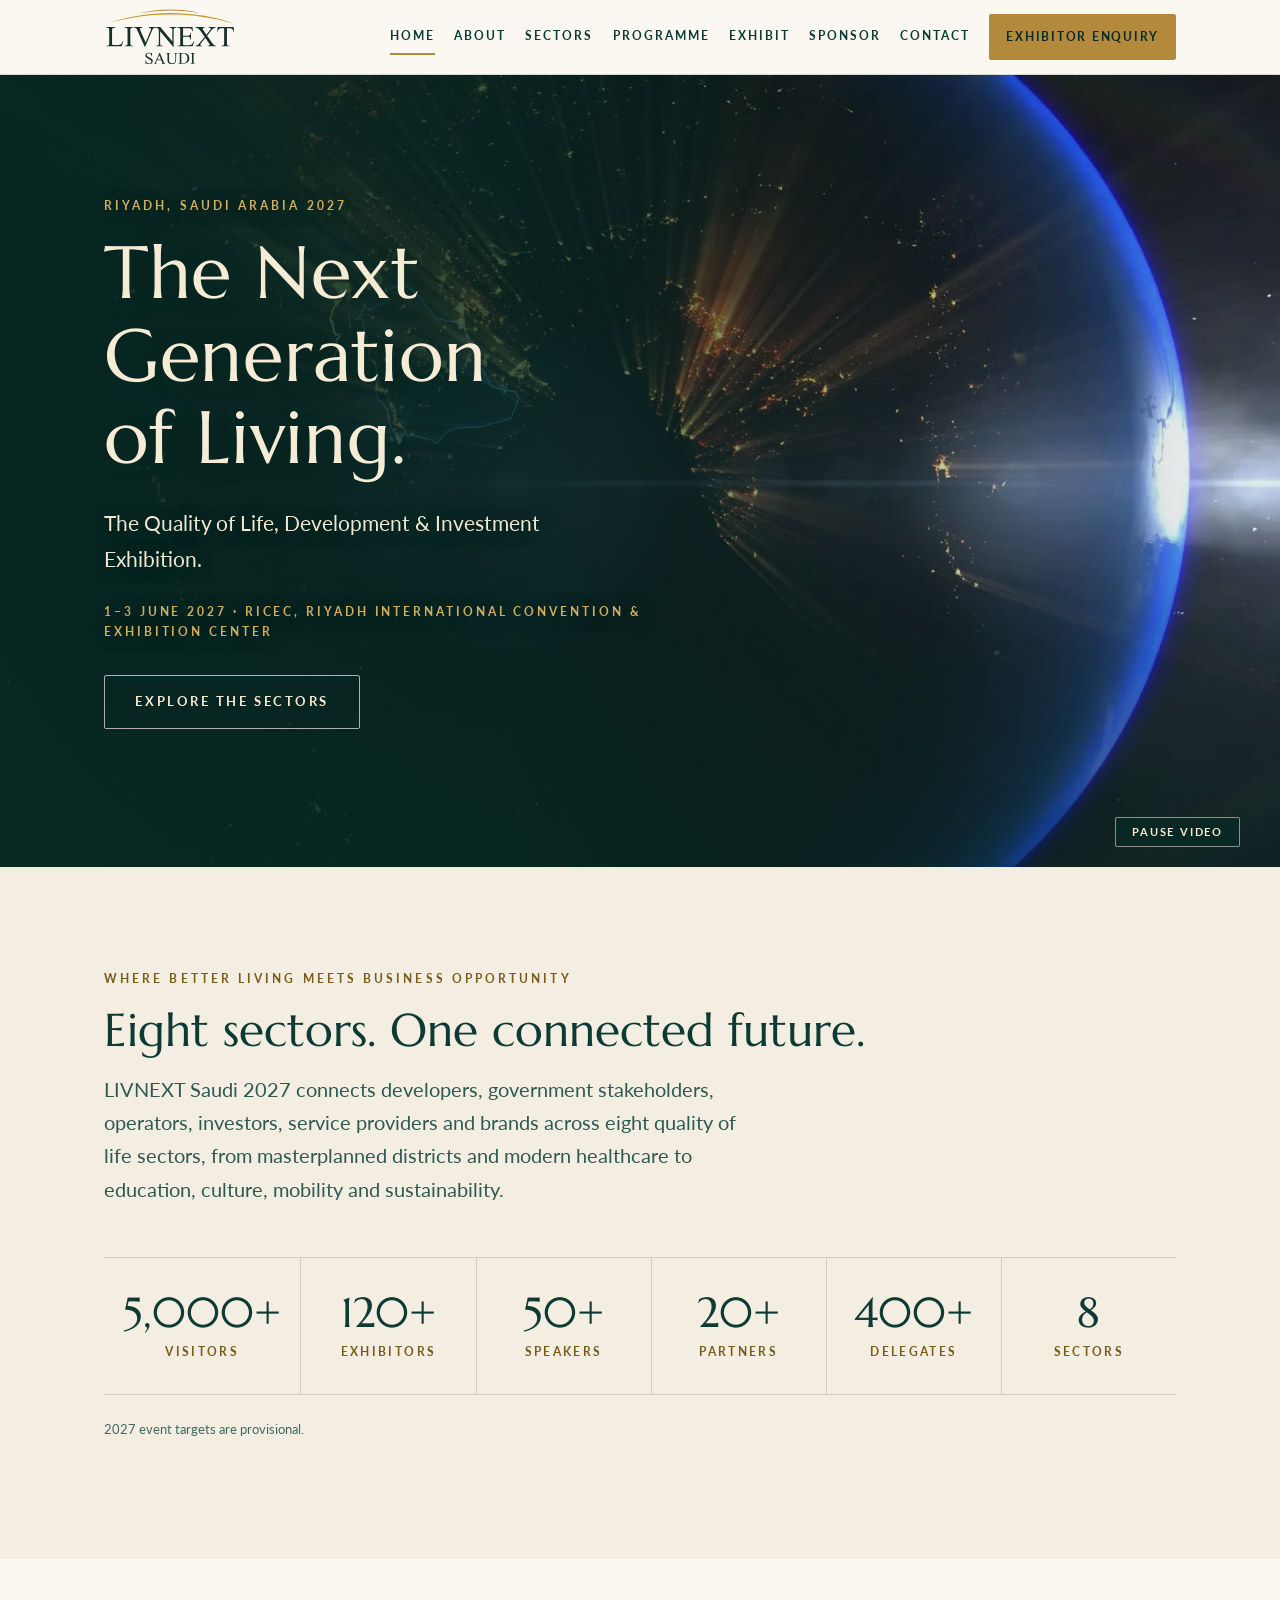
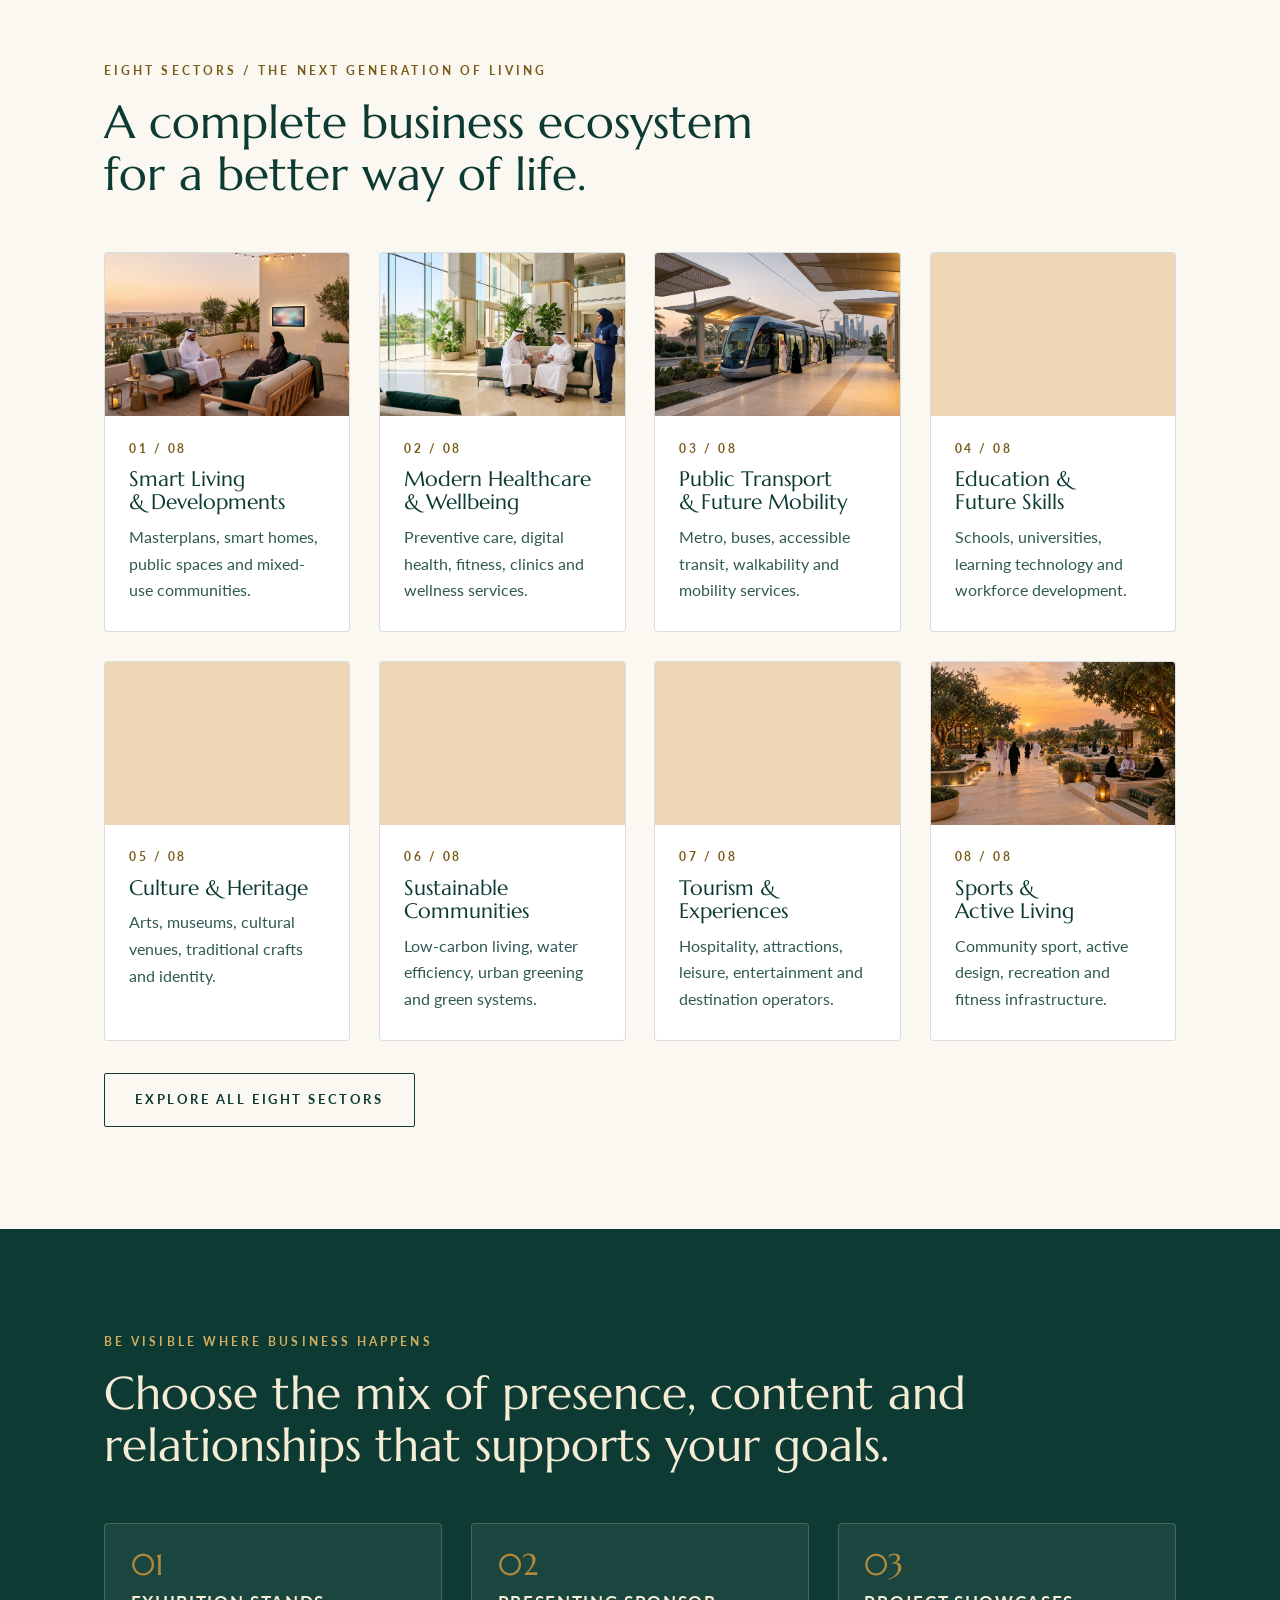
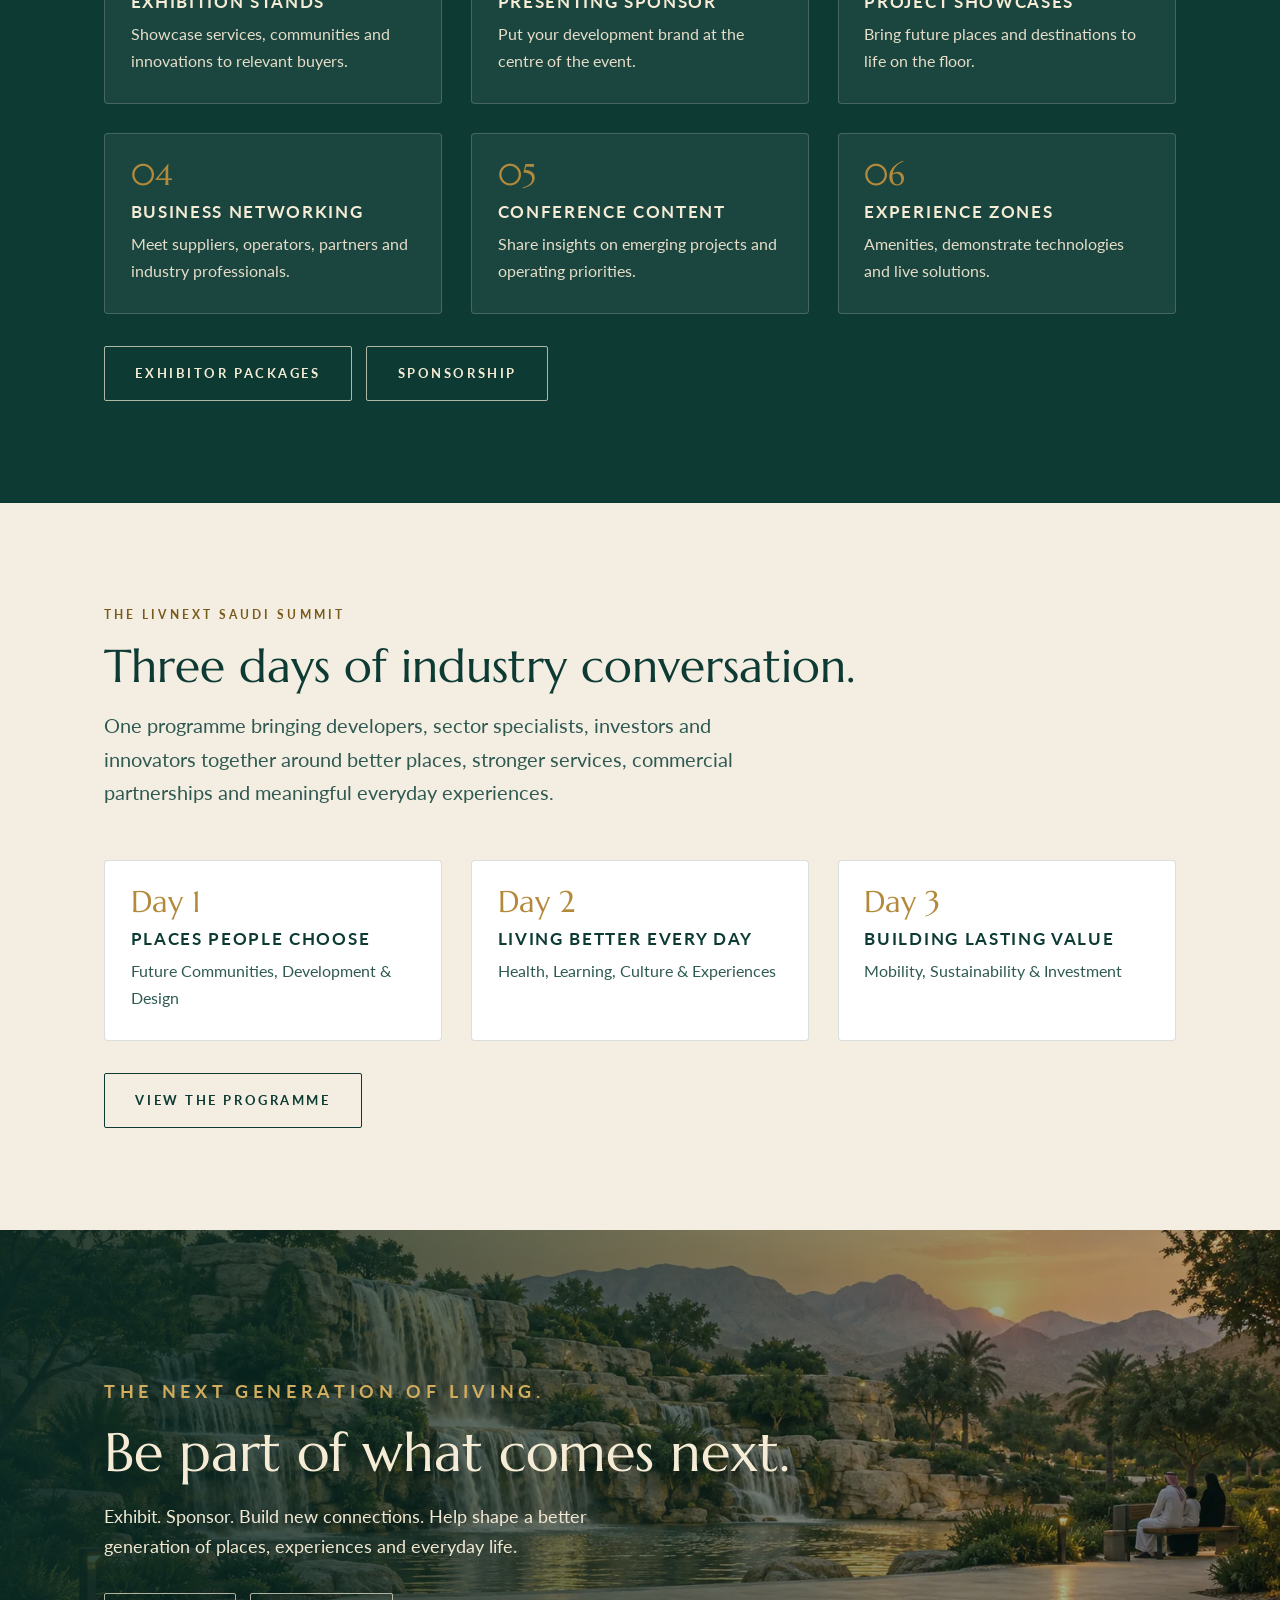
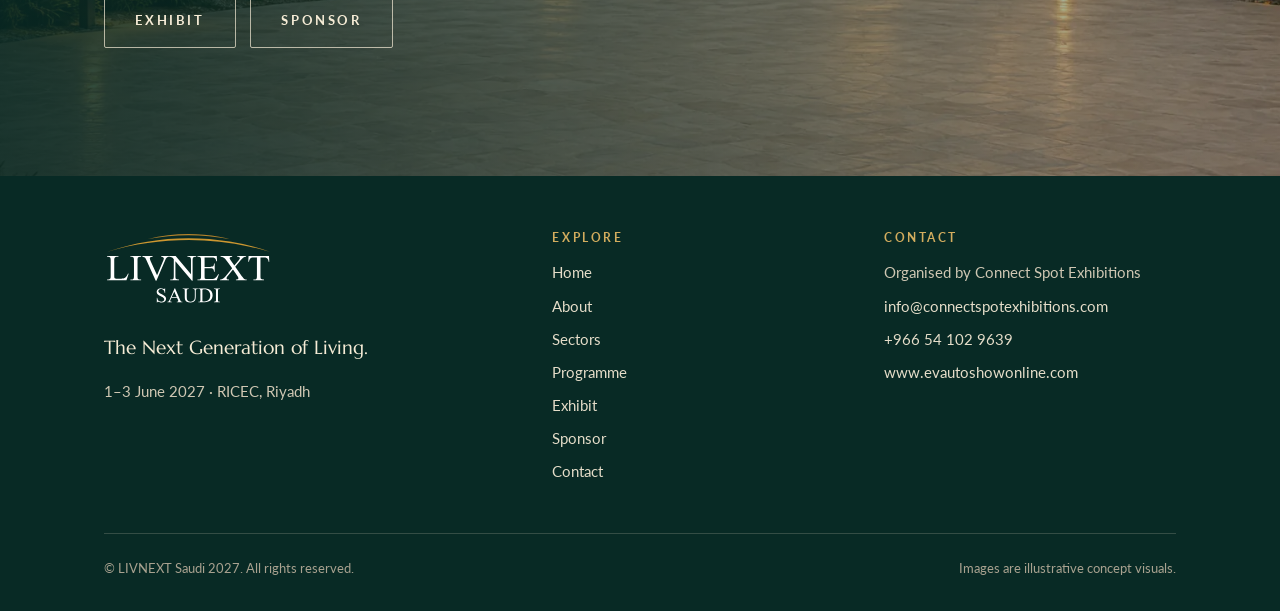
==== commit 979f72fc: "Brochure spelling (LIVNEXT), evautoshowonline link, new og image and logo favicon Co-Authored-By: Cl" ====
--- a/index.html
+++ b/index.html
@@ -6,32 +6,32 @@
 <script>(function(w,d,s,l,i){w[l]=w[l]||[];w[l].push({'gtm.start':new Date().getTime(),event:'gtm.js'});var f=d.getElementsByTagName(s)[0],j=d.createElement(s),dl=l!='dataLayer'?'&l='+l:'';j.async=true;j.src='https://www.googletagmanager.com/gtm.js?id='+i+dl;f.parentNode.insertBefore(j,f);})(window,document,'script','dataLayer','GTM-T8MZG3PP');</script>
 <!-- End Google Tag Manager -->
 <meta name="viewport" content="width=device-width, initial-scale=1, viewport-fit=cover">
-<title>LIV NEXT Saudi 2027 | Exhibition &amp; Summit in Riyadh</title>
-<meta name="description" content="LIV NEXT Saudi 2027, the quality of life, development and investment exhibition and summit. 1-3 June 2027, RICEC, Riyadh International Convention & Exhibition Center.">
+<title>LIVNEXT Saudi 2027 | Exhibition &amp; Summit in Riyadh</title>
+<meta name="description" content="LIVNEXT Saudi 2027, the quality of life, development and investment exhibition and summit. 1-3 June 2027, RICEC, Riyadh International Convention & Exhibition Center.">
 <meta name="theme-color" content="#0d3b34">
 <link rel="canonical" href="https://livnextsaudi.com/">
-<meta property="og:site_name" content="LIV NEXT Saudi 2027">
+<meta property="og:site_name" content="LIVNEXT Saudi 2027">
 <meta property="og:type" content="website">
-<meta property="og:title" content="LIV NEXT Saudi 2027 | Exhibition &amp; Summit in Riyadh">
-<meta property="og:description" content="LIV NEXT Saudi 2027, the quality of life, development and investment exhibition and summit. 1-3 June 2027, RICEC, Riyadh International Convention & Exhibition Center.">
+<meta property="og:title" content="LIVNEXT Saudi 2027 | Exhibition &amp; Summit in Riyadh">
+<meta property="og:description" content="LIVNEXT Saudi 2027, the quality of life, development and investment exhibition and summit. 1-3 June 2027, RICEC, Riyadh International Convention & Exhibition Center.">
 <meta property="og:url" content="https://livnextsaudi.com/">
 <meta property="og:image" content="https://livnextsaudi.com/assets/img/og.jpg">
 <meta name="robots" content="index, follow, max-image-preview:large, max-snippet:-1">
 <meta property="og:locale" content="en_US">
 <meta property="og:image:width" content="1200">
 <meta property="og:image:height" content="630">
-<meta property="og:image:alt" content="LIV NEXT Saudi 2027, the exhibition and summit on the next generation of living, Riyadh">
+<meta property="og:image:alt" content="LIVNEXT Saudi 2027, the exhibition and summit on the next generation of living, Riyadh">
 <meta name="twitter:card" content="summary_large_image">
-<meta name="twitter:title" content="LIV NEXT Saudi 2027 | Exhibition &amp; Summit in Riyadh">
-<meta name="twitter:description" content="LIV NEXT Saudi 2027, the quality of life, development and investment exhibition and summit. 1-3 June 2027, RICEC, Riyadh International Convention & Exhibition Center.">
+<meta name="twitter:title" content="LIVNEXT Saudi 2027 | Exhibition &amp; Summit in Riyadh">
+<meta name="twitter:description" content="LIVNEXT Saudi 2027, the quality of life, development and investment exhibition and summit. 1-3 June 2027, RICEC, Riyadh International Convention & Exhibition Center.">
 <meta name="twitter:image" content="https://livnextsaudi.com/assets/img/og.jpg">
-<meta name="twitter:image:alt" content="LIV NEXT Saudi 2027, the exhibition and summit on the next generation of living, Riyadh">
-<link rel="icon" href="data:image/svg+xml,%3Csvg xmlns='http://www.w3.org/2000/svg' viewBox='0 0 64 64'%3E%3Crect width='64' height='64' rx='10' fill='%230d3b34'/%3E%3Cpath d='M8 44Q32 12 56 44Q32 28 8 44Z' fill='%23c9a14a'/%3E%3C/svg%3E">
+<meta name="twitter:image:alt" content="LIVNEXT Saudi 2027, the exhibition and summit on the next generation of living, Riyadh">
+<link rel="icon" type="image/svg+xml" href="/assets/img/favicon.svg">
 <link rel="preconnect" href="https://fonts.googleapis.com"><link rel="preconnect" href="https://fonts.gstatic.com" crossorigin>
 <link href="https://fonts.googleapis.com/css2?family=Lato:wght@400;700&family=Marcellus&display=swap" rel="stylesheet">
 <link rel="stylesheet" href="assets/css/style.css">
 <script>document.documentElement.className+=' js'</script>
-<script type="application/ld+json">{"@context":"https://schema.org","@graph":[{"@type":"Organization","@id":"https://connectspotexhibitions.com/#org","name":"Connect Spot Exhibitions","url":"https://connectspotexhibitions.com","email":"info@connectspotexhibitions.com","address":{"@type":"PostalAddress","addressLocality":"Riyadh","addressCountry":"SA"}},{"@type":"Event","@id":"https://livnextsaudi.com/#event","name":"LIV NEXT Saudi 2027","description":"The Quality of Life, Development & Investment Exhibition: an exhibition and summit connecting developers, government stakeholders, operators, investors, service providers and brands across eight quality of life sectors.","startDate":"2027-06-01","endDate":"2027-06-03","eventStatus":"https://schema.org/EventScheduled","eventAttendanceMode":"https://schema.org/OfflineEventAttendanceMode","location":{"@type":"Place","name":"RICEC, Riyadh International Convention & Exhibition Center","address":{"@type":"PostalAddress","addressLocality":"Riyadh","addressCountry":"SA"}},"image":"https://livnextsaudi.com/assets/img/og.jpg","url":"https://livnextsaudi.com/","organizer":{"@id":"https://connectspotexhibitions.com/#org"}},{"@type":"WebSite","@id":"https://livnextsaudi.com/#website","name":"LIV NEXT Saudi 2027","alternateName":["LIVNEXT Saudi","LIV NEXT Saudi"],"url":"https://livnextsaudi.com/","inLanguage":"en","publisher":{"@id":"https://connectspotexhibitions.com/#org"}}]}</script>
+<script type="application/ld+json">{"@context":"https://schema.org","@graph":[{"@type":"Organization","@id":"https://connectspotexhibitions.com/#org","name":"Connect Spot Exhibitions","url":"https://connectspotexhibitions.com","email":"info@connectspotexhibitions.com","address":{"@type":"PostalAddress","addressLocality":"Riyadh","addressCountry":"SA"}},{"@type":"Event","@id":"https://livnextsaudi.com/#event","name":"LIVNEXT Saudi 2027","description":"The Quality of Life, Development & Investment Exhibition: an exhibition and summit connecting developers, government stakeholders, operators, investors, service providers and brands across eight quality of life sectors.","startDate":"2027-06-01","endDate":"2027-06-03","eventStatus":"https://schema.org/EventScheduled","eventAttendanceMode":"https://schema.org/OfflineEventAttendanceMode","location":{"@type":"Place","name":"RICEC, Riyadh International Convention & Exhibition Center","address":{"@type":"PostalAddress","addressLocality":"Riyadh","addressCountry":"SA"}},"image":"https://livnextsaudi.com/assets/img/og.jpg","url":"https://livnextsaudi.com/","organizer":{"@id":"https://connectspotexhibitions.com/#org"}},{"@type":"WebSite","@id":"https://livnextsaudi.com/#website","name":"LIVNEXT Saudi 2027","alternateName":["LIVNEXT Saudi","LIV NEXT Saudi"],"url":"https://livnextsaudi.com/","inLanguage":"en","publisher":{"@id":"https://connectspotexhibitions.com/#org"}}]}</script>
 </head>
 <body>
 <!-- Google Tag Manager (noscript) -->
@@ -40,7 +40,7 @@
 <a class="skip" href="#main">Skip to content</a>
 <header class="site-header">
   <div class="wrap bar">
-    <a class="brand" href="/" aria-label="LIV NEXT Saudi, home"><img src="/assets/img/logo.svg" alt="LIVNEXT Saudi" width="530" height="232"></a>
+    <a class="brand" href="/" aria-label="LIVNEXT Saudi, home"><img src="/assets/img/logo.svg" alt="LIVNEXT Saudi" width="530" height="232"></a>
     <button class="menu-btn" type="button" aria-expanded="false" aria-controls="site-nav" aria-label="Menu"><span></span></button>
     <nav class="nav" id="site-nav" aria-label="Main"><a href="/" aria-current="page">Home</a><a href="/about">About</a><a href="/sectors">Sectors</a><a href="/programme">Programme</a><a href="/exhibit">Exhibit</a><a href="/sponsor">Sponsor</a><a href="/contact">Contact</a><a class="btn gold" href="/contact?enquiry=exhibiting#register">Exhibitor Enquiry</a></nav>
   </div>
@@ -65,7 +65,7 @@
 <section class="section tint" aria-labelledby="targets">
   <div class="wrap">
     <div class="section-head reveal"><p class="eyebrow">Where better living meets business opportunity</p><h2 class="h2" id="targets">Eight sectors. One connected future.</h2>
-    <p class="lead">LIV NEXT Saudi 2027 connects developers, government stakeholders, operators, investors, service providers and brands across eight quality of life sectors, from masterplanned districts and modern healthcare to education, culture, mobility and sustainability.</p></div>
+    <p class="lead">LIVNEXT Saudi 2027 connects developers, government stakeholders, operators, investors, service providers and brands across eight quality of life sectors, from masterplanned districts and modern healthcare to education, culture, mobility and sustainability.</p></div>
     <div class="stats six reveal"><div class="stat"><b>5,000+</b><span>Visitors</span></div><div class="stat"><b>120+</b><span>Exhibitors</span></div><div class="stat"><b>50+</b><span>Speakers</span></div><div class="stat"><b>20+</b><span>Partners</span></div><div class="stat"><b>400+</b><span>Delegates</span></div><div class="stat"><b>8</b><span>Sectors</span></div></div>
     <p class="note">2027 event targets are provisional.</p>
   </div>
@@ -96,7 +96,7 @@
 
 <section class="section tint" aria-labelledby="agenda">
   <div class="wrap">
-    <div class="section-head reveal"><p class="eyebrow">The LIV NEXT Saudi Summit</p><h2 class="h2" id="agenda">Three days of industry conversation.</h2>
+    <div class="section-head reveal"><p class="eyebrow">The LIVNEXT Saudi Summit</p><h2 class="h2" id="agenda">Three days of industry conversation.</h2>
     <p class="lead">One programme bringing developers, sector specialists, investors and innovators together around better places, stronger services, commercial partnerships and meaningful everyday experiences.</p></div>
     <div class="grid c3">
       <div class="card plain reveal"><span class="num">Day 1</span><h3>Places people choose</h3><p>Future Communities, Development &amp; Design</p></div>
@@ -116,7 +116,7 @@
   <div class="wrap">
     <div class="foot">
       <div>
-        <a class="brand" href="/" aria-label="LIV NEXT Saudi, home"><img src="/assets/img/logo-light.svg" alt="LIVNEXT Saudi" width="530" height="232"></a>
+        <a class="brand" href="/" aria-label="LIVNEXT Saudi, home"><img src="/assets/img/logo-light.svg" alt="LIVNEXT Saudi" width="530" height="232"></a>
         <p class="tagline">The Next Generation of Living.</p>
         <p>1&ndash;3 June 2027 &middot; RICEC, Riyadh</p>
       </div>
@@ -125,9 +125,10 @@
         <li>Organised by Connect Spot Exhibitions</li>
         <li><a href="mailto:info@connectspotexhibitions.com">info@connectspotexhibitions.com</a></li>
         <li><a href="tel:+966541029639">+966 54 102 9639</a></li>
+        <li><a href="https://www.evautoshowonline.com" rel="noopener">www.evautoshowonline.com</a></li>
         </ul></div>
     </div>
-    <div class="legal"><span>&copy; LIV NEXT Saudi 2027. All rights reserved.</span><span>Images are illustrative concept visuals.</span></div>
+    <div class="legal"><span>&copy; LIVNEXT Saudi 2027. All rights reserved.</span><span>Images are illustrative concept visuals.</span></div>
   </div>
 </footer>
 <script src="assets/js/site.js" defer></script>
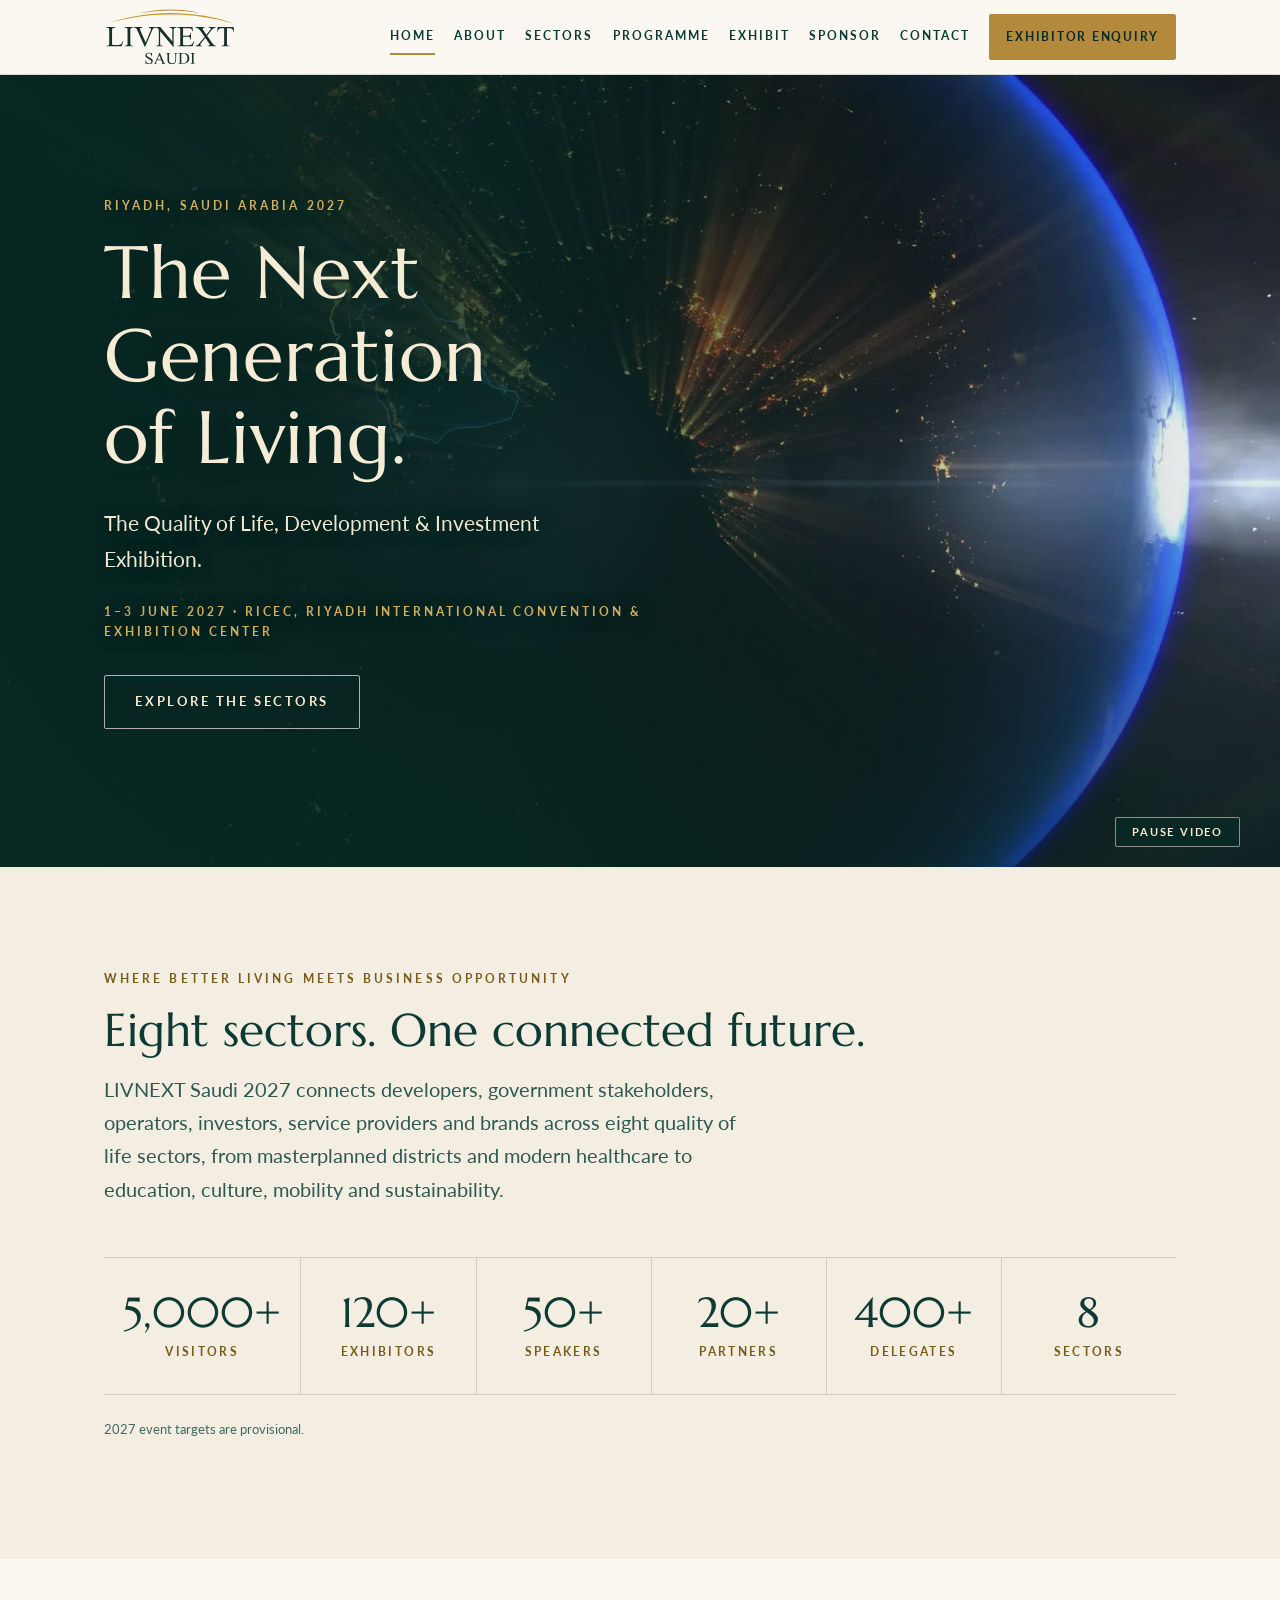
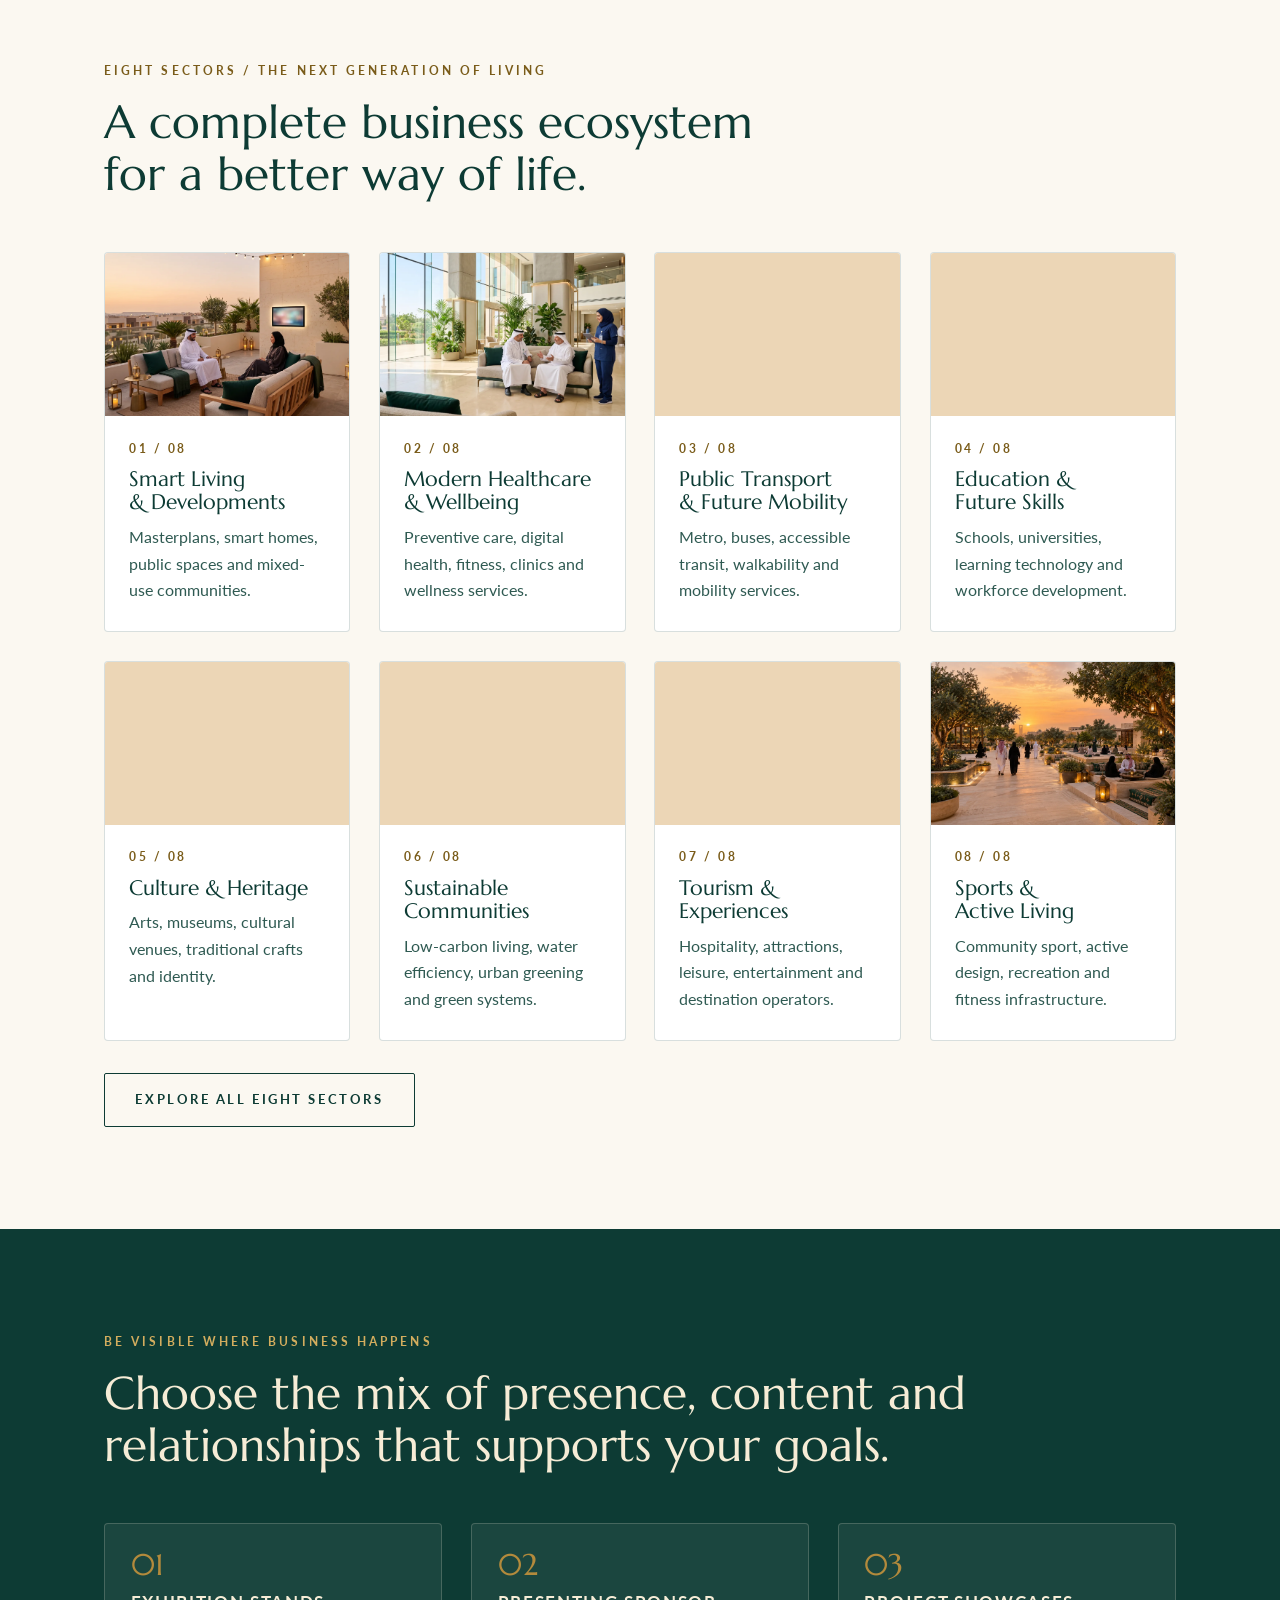
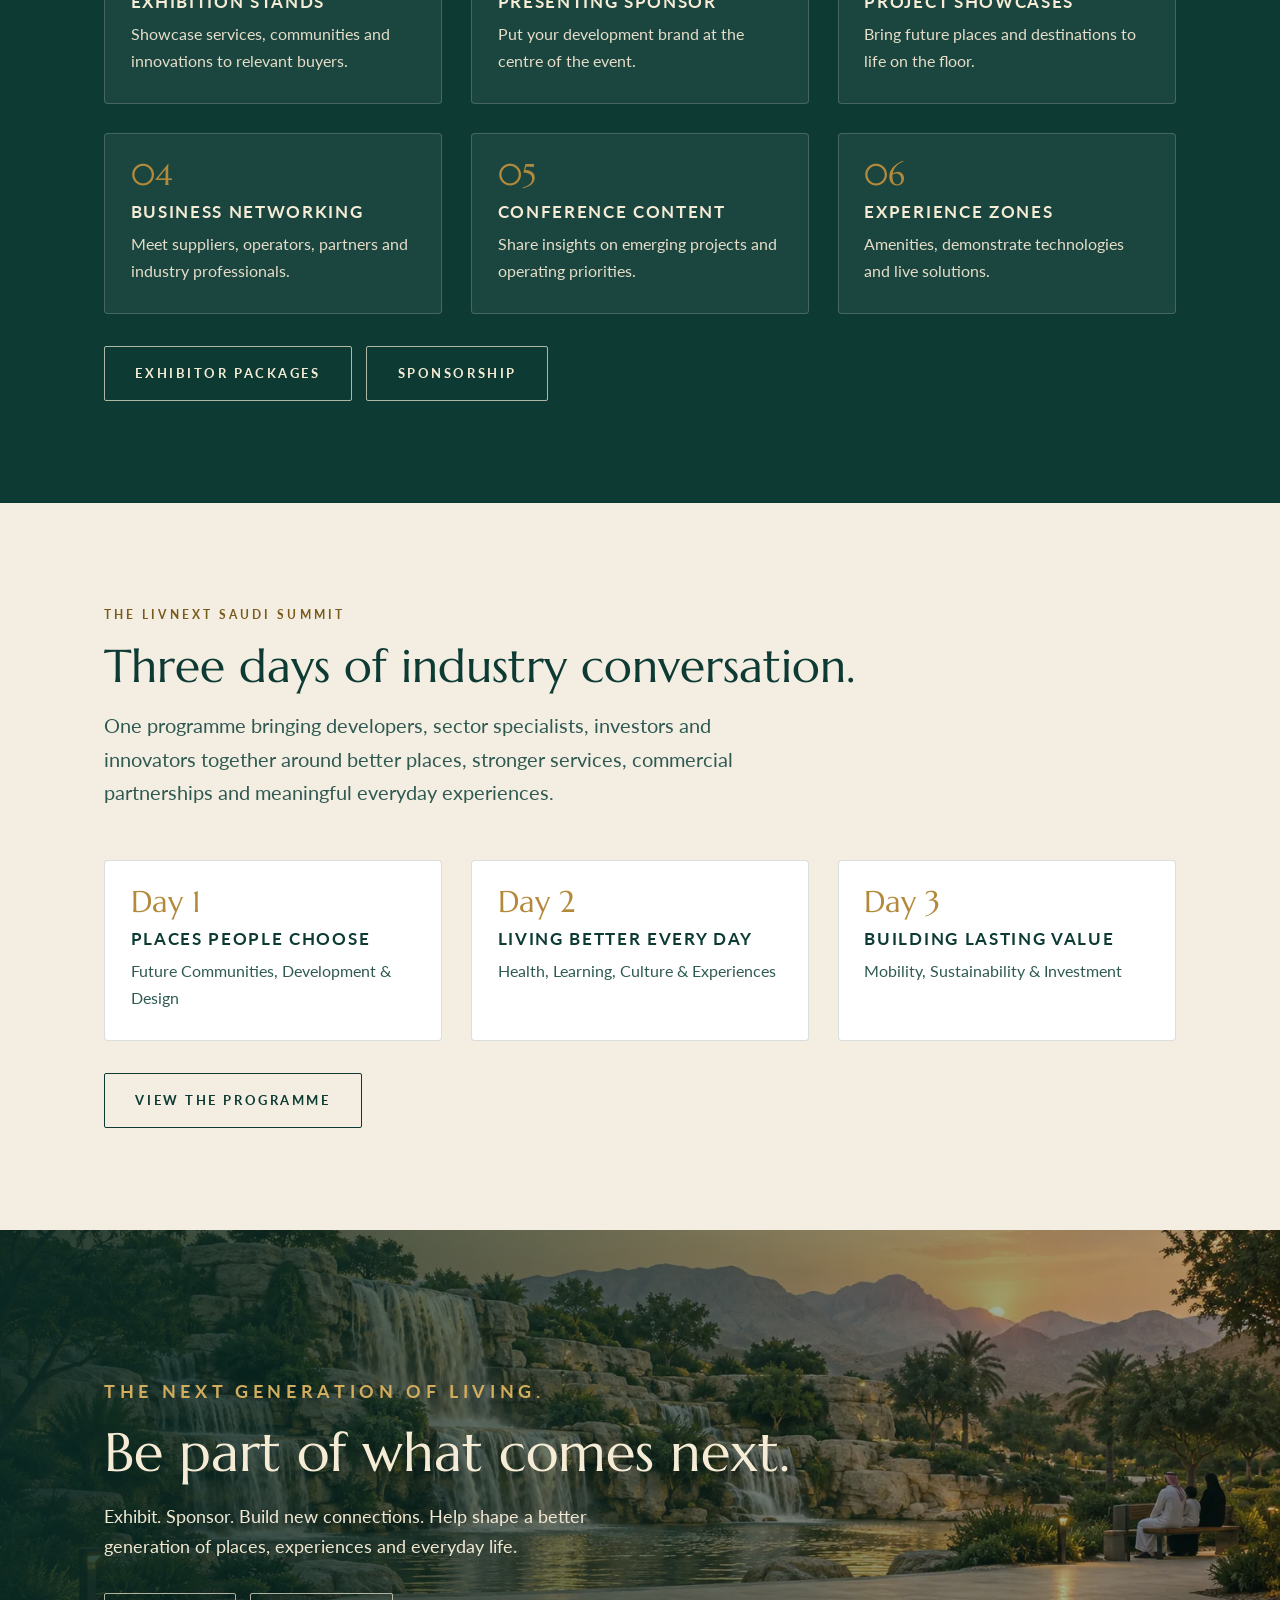
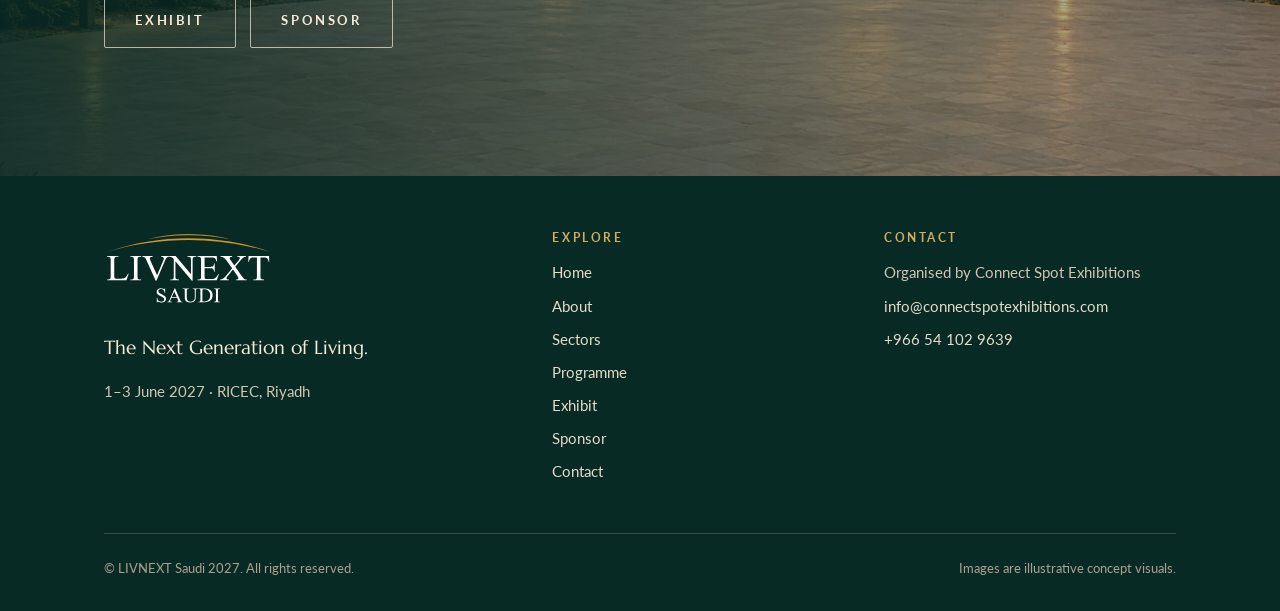
==== commit ebabc39e: "Remove evautoshowonline link from footers Co-Authored-By: Claude Sonnet 5.5 <noreply@anthropic.com> " ====
--- a/index.html
+++ b/index.html
@@ -125,7 +125,6 @@
         <li>Organised by Connect Spot Exhibitions</li>
         <li><a href="mailto:info@connectspotexhibitions.com">info@connectspotexhibitions.com</a></li>
         <li><a href="tel:+966541029639">+966 54 102 9639</a></li>
-        <li><a href="https://www.evautoshowonline.com" rel="noopener">www.evautoshowonline.com</a></li>
         </ul></div>
     </div>
     <div class="legal"><span>&copy; LIVNEXT Saudi 2027. All rights reserved.</span><span>Images are illustrative concept visuals.</span></div>
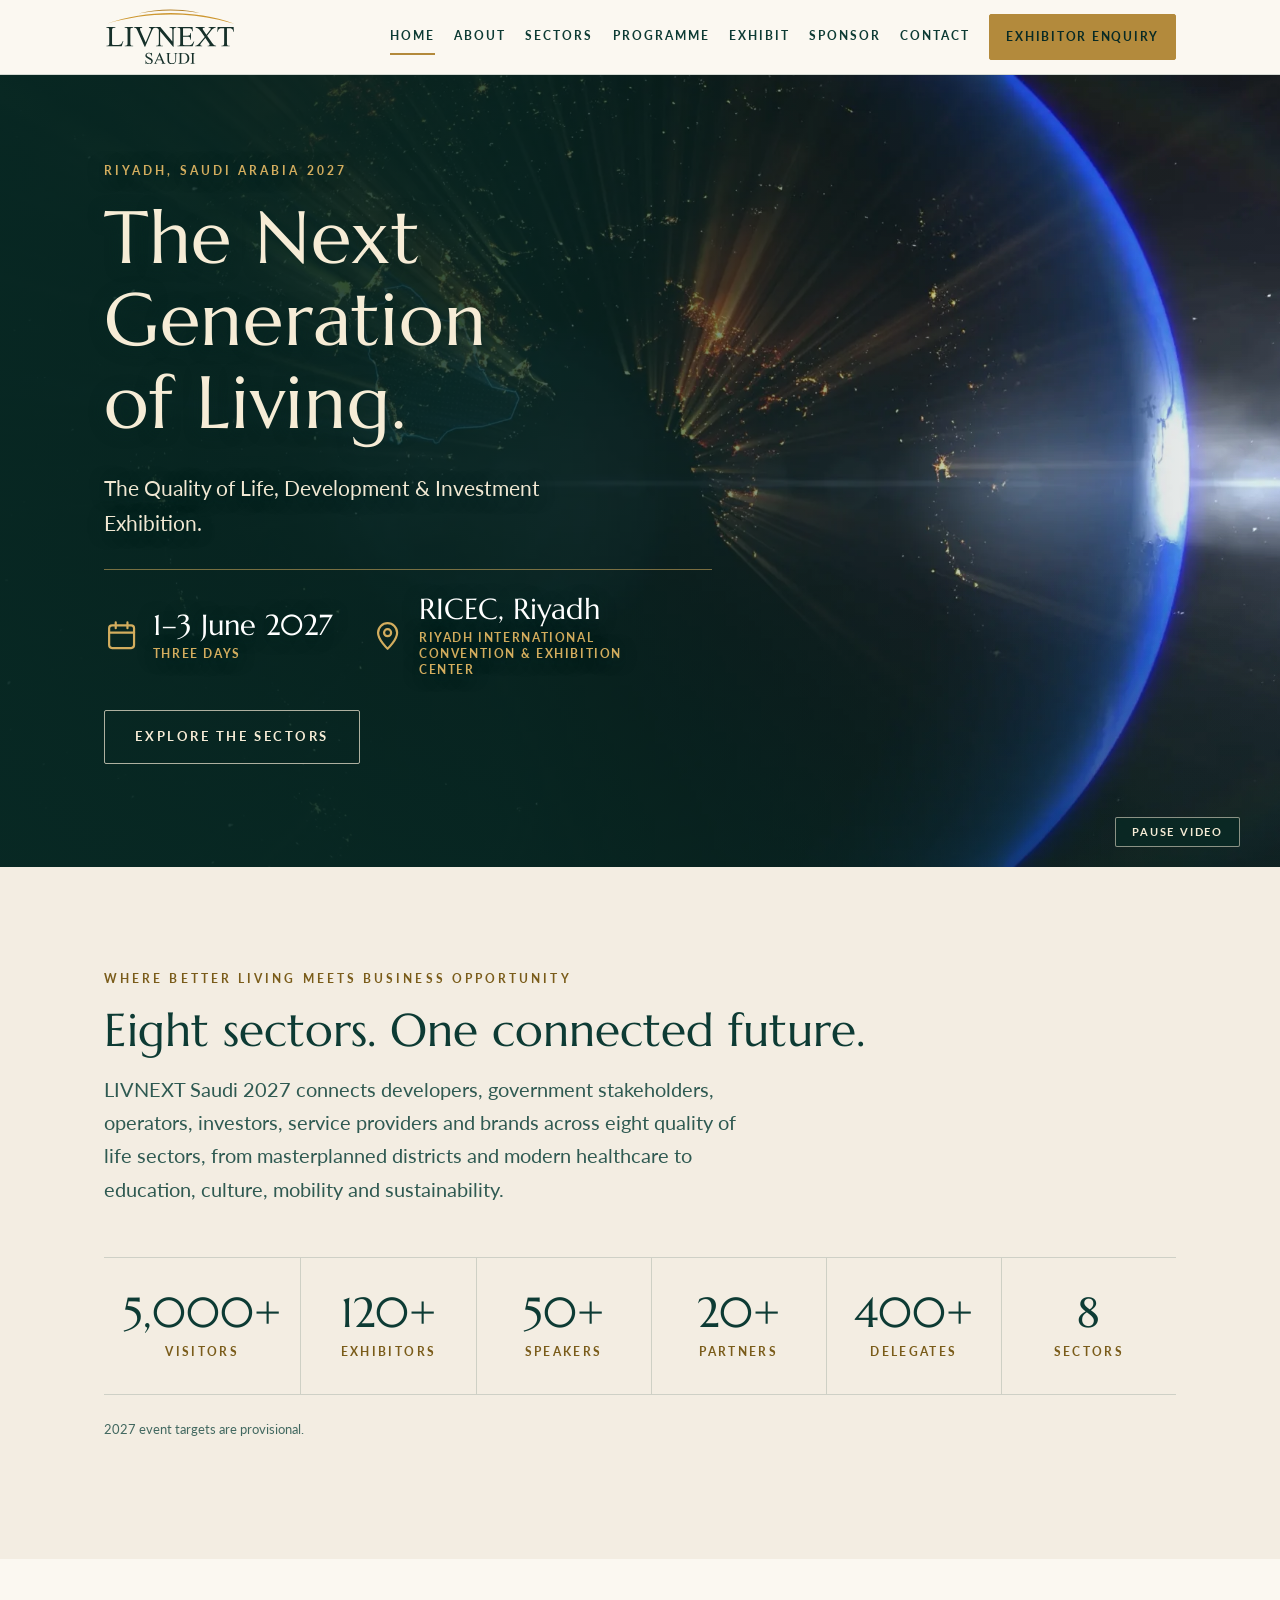
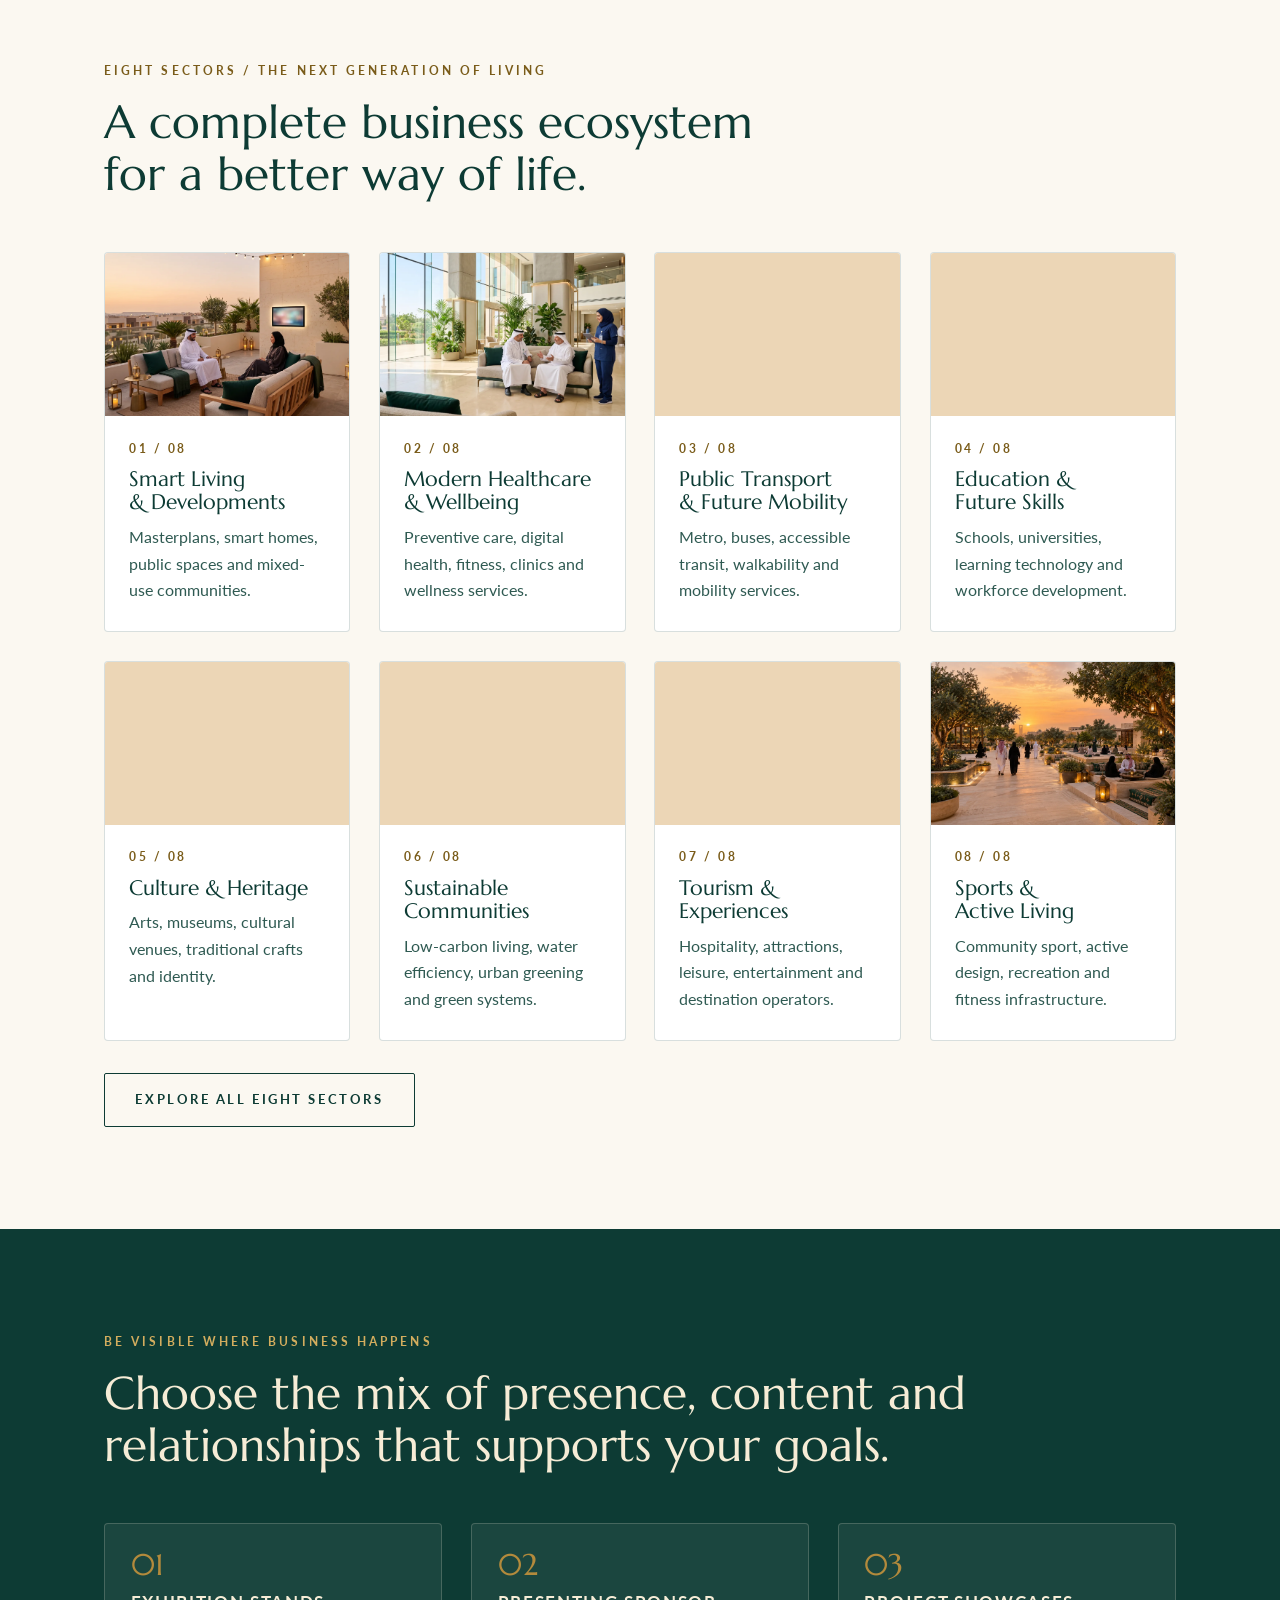
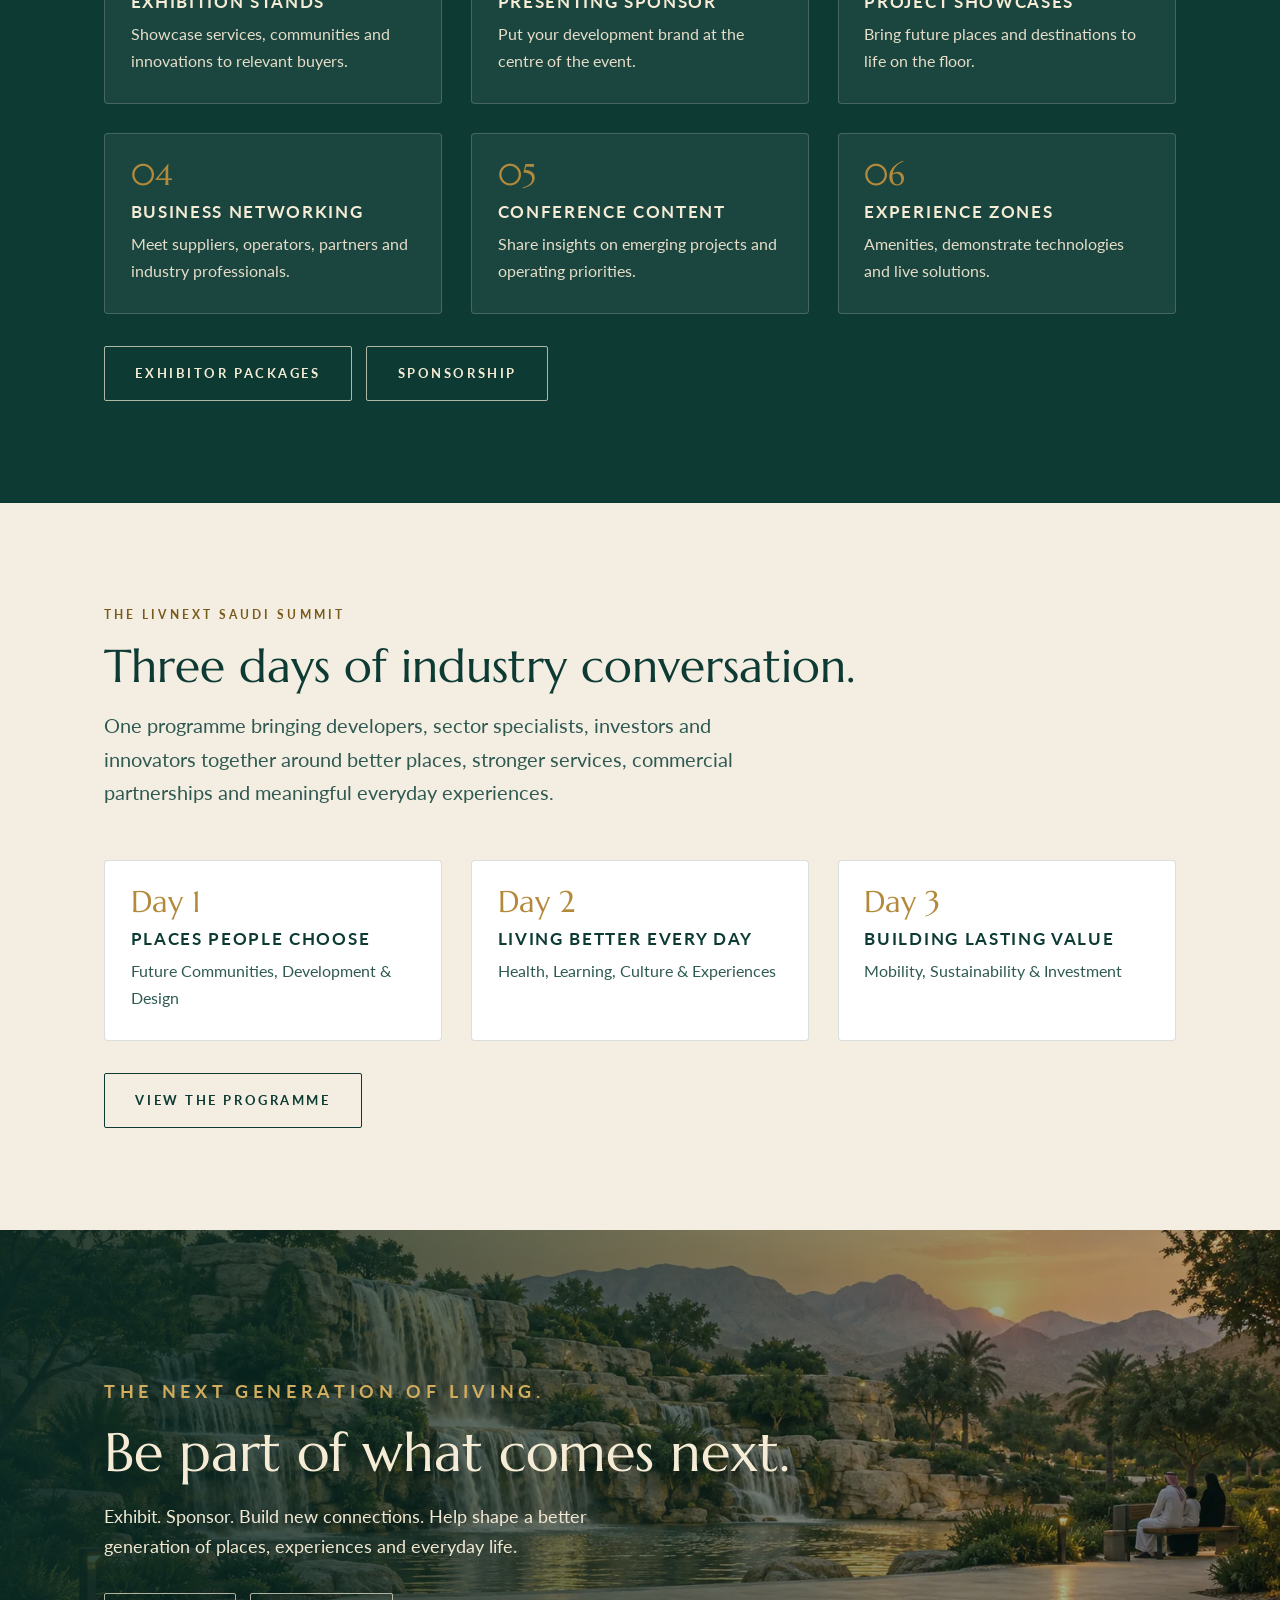
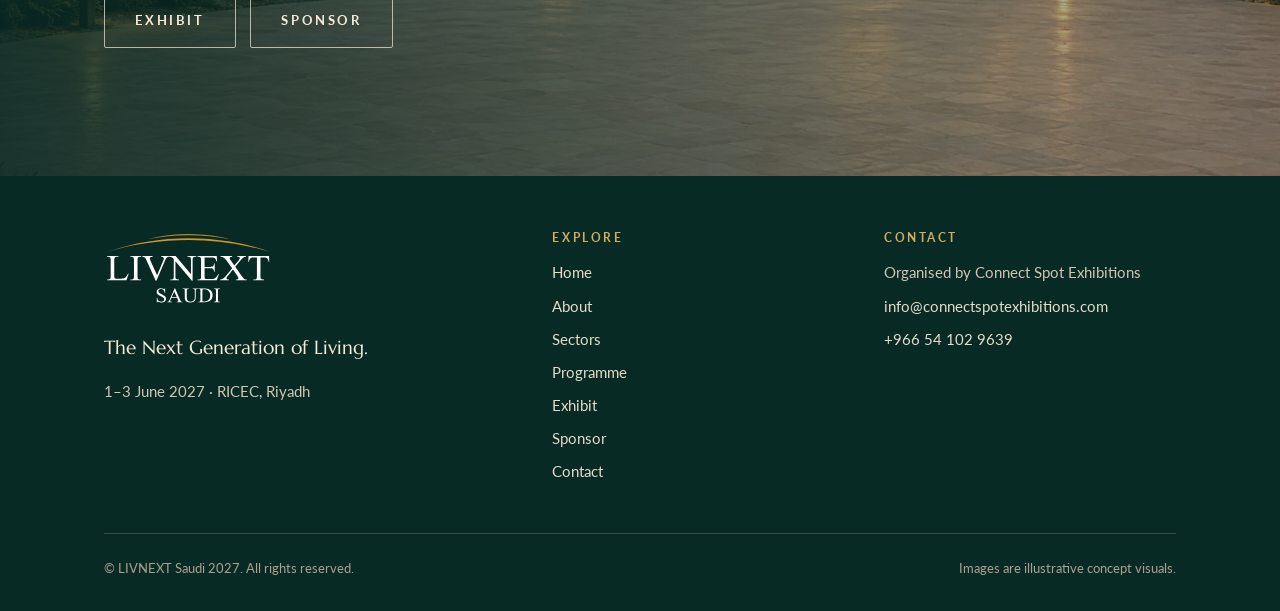
==== commit a4bdd150: "Hero: prominent date and venue with calendar and location icons Co-Authored-By: Claude Sonnet 5.5 <n" ====
--- a/index.html
+++ b/index.html
@@ -57,7 +57,7 @@
     <p class="eyebrow">Riyadh, Saudi Arabia 2027</p>
     <h1 class="h1">The Next Generation of Living.</h1>
     <p class="sub">The Quality of Life, Development &amp; Investment Exhibition.</p>
-    <p class="where">1&ndash;3 June 2027 &middot; RICEC, Riyadh International Convention &amp; Exhibition Center</p>
+    <ul class="facts"><li><svg viewBox="0 0 24 24" aria-hidden="true" focusable="false"><rect x="3.5" y="5" width="17" height="15.5" rx="2"/><path d="M3.5 10h17M8 3v4M16 3v4"/></svg><span><b>1&ndash;3 June 2027</b><small>Three days</small></span></li><li><svg viewBox="0 0 24 24" aria-hidden="true" focusable="false"><path d="M12 21s-6.5-6.1-6.5-11a6.5 6.5 0 0113 0c0 4.9-6.5 11-6.5 11z"/><circle cx="12" cy="10" r="2.4"/></svg><span><b>RICEC, Riyadh</b><small>Riyadh International Convention &amp; Exhibition Center</small></span></li></ul>
     <div class="actions"><a class="btn ghost" href="/sectors">Explore the sectors</a></div>
   </div></div>
 </section>
--- a/assets/css/style.css
+++ b/assets/css/style.css
@@ -310,3 +310,10 @@
 .tbl tbody tr:last-child > * { border-bottom: 0; }
 @media (max-width: 1000px) { .stats.six { grid-template-columns: repeat(3, 1fr); } .stats.six .stat:nth-child(n+4) { border-top: 1px solid var(--line); } .stats.six .stat:nth-child(4) { border-left: 0; } .stats.six .stat:nth-child(3) { border-left: 1px solid var(--line); } }
 @media (max-width: 560px) { .stats.six { grid-template-columns: repeat(2, 1fr); } .stats.six .stat { border-left: 1px solid var(--line); border-top: 1px solid var(--line); } .stats.six .stat:nth-child(odd) { border-left: 0; } .stats.six .stat:nth-child(-n+2) { border-top: 0; } }
+
+/* Hero date and venue */
+.hero .facts { display: flex; flex-wrap: wrap; gap: 1.2rem 2.4rem; margin-top: 1.8rem; padding-top: 1.4rem; border-top: 1px solid rgba(211, 173, 94, .55); max-width: 38rem; }
+.hero .facts li { display: flex; align-items: center; gap: .85rem; text-shadow: 0 2px 16px rgba(8, 42, 37, .6); }
+.hero .facts svg { flex: none; width: 2.2rem; height: 2.2rem; fill: none; stroke: var(--gold-soft); stroke-width: 1.5; stroke-linecap: round; stroke-linejoin: round; }
+.hero .facts b { display: block; font-family: var(--font-display); font-weight: 400; font-size: clamp(1.35rem, 2.4vw, 1.8rem); line-height: 1.15; color: #fff; }
+.hero .facts small { display: block; margin-top: .25rem; font-size: .72rem; font-weight: 700; letter-spacing: .14em; text-transform: uppercase; color: var(--gold-soft); max-width: 15rem; line-height: 1.4; }
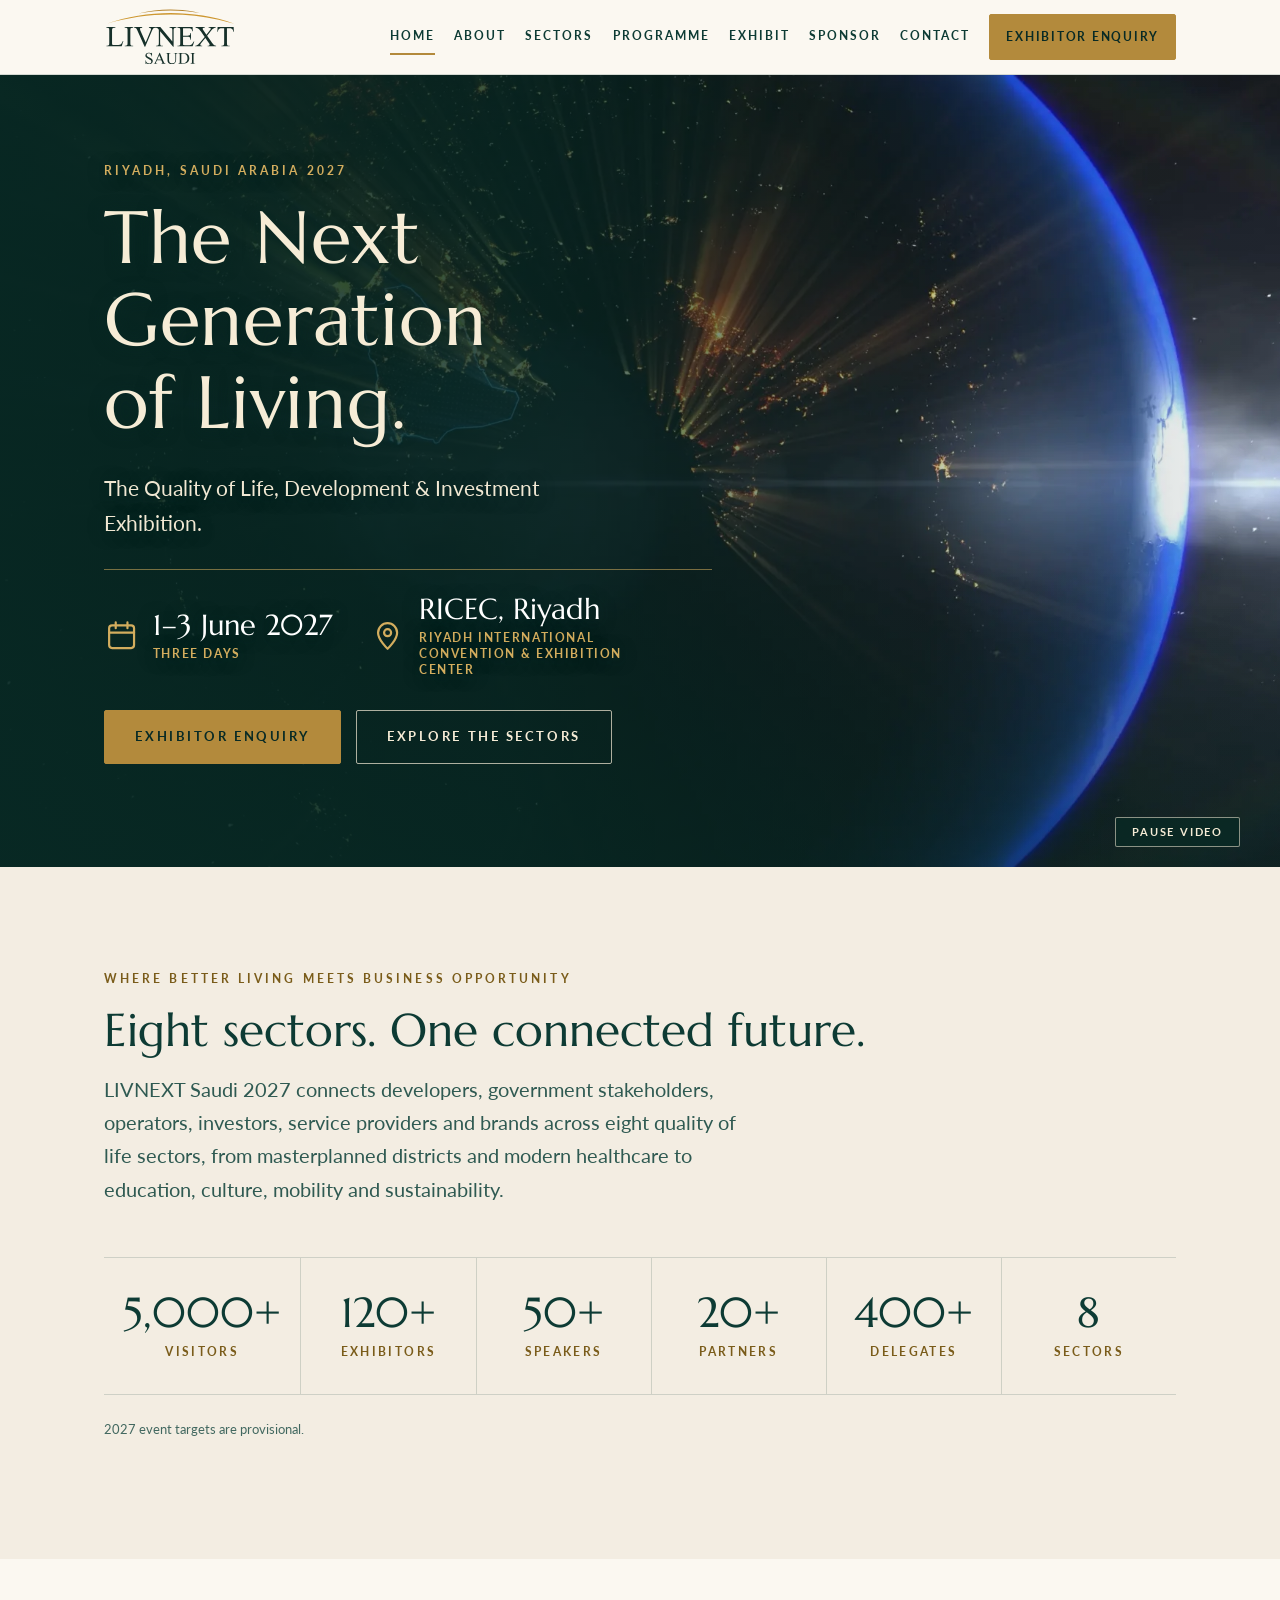
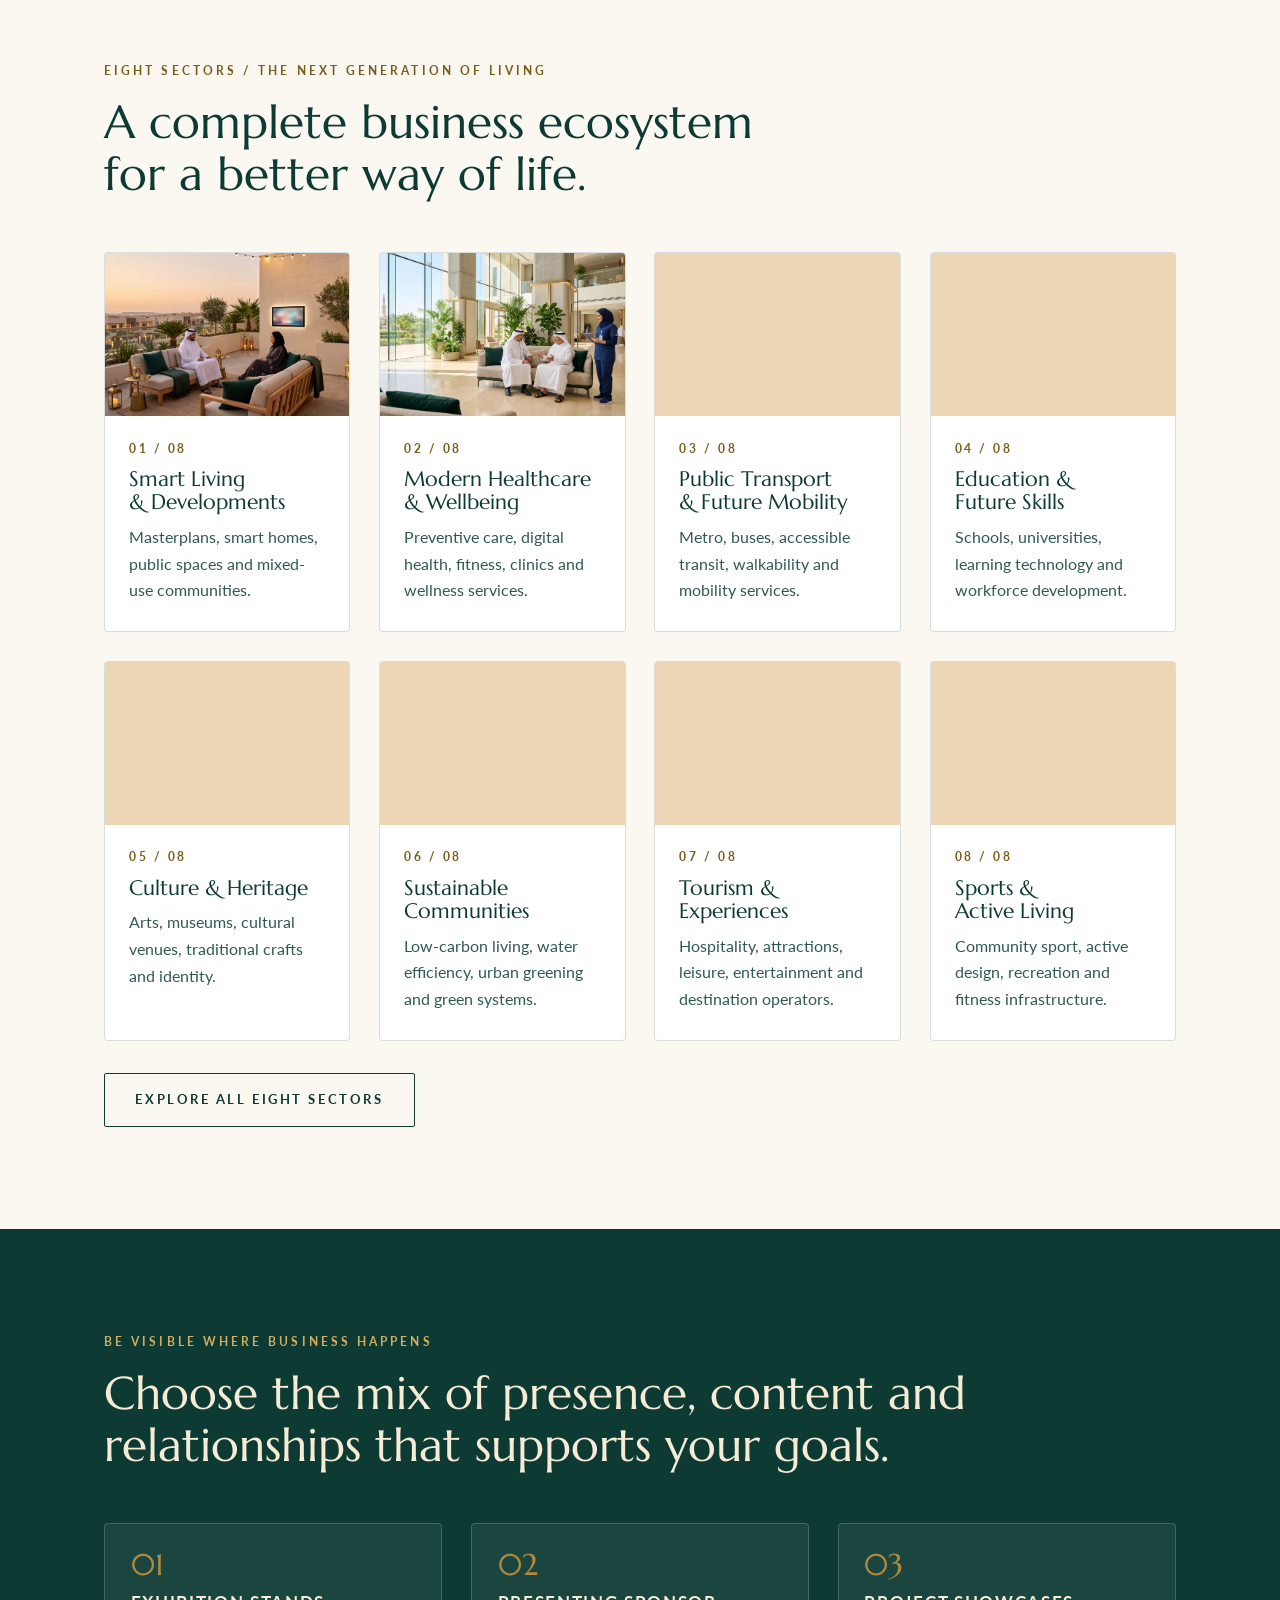
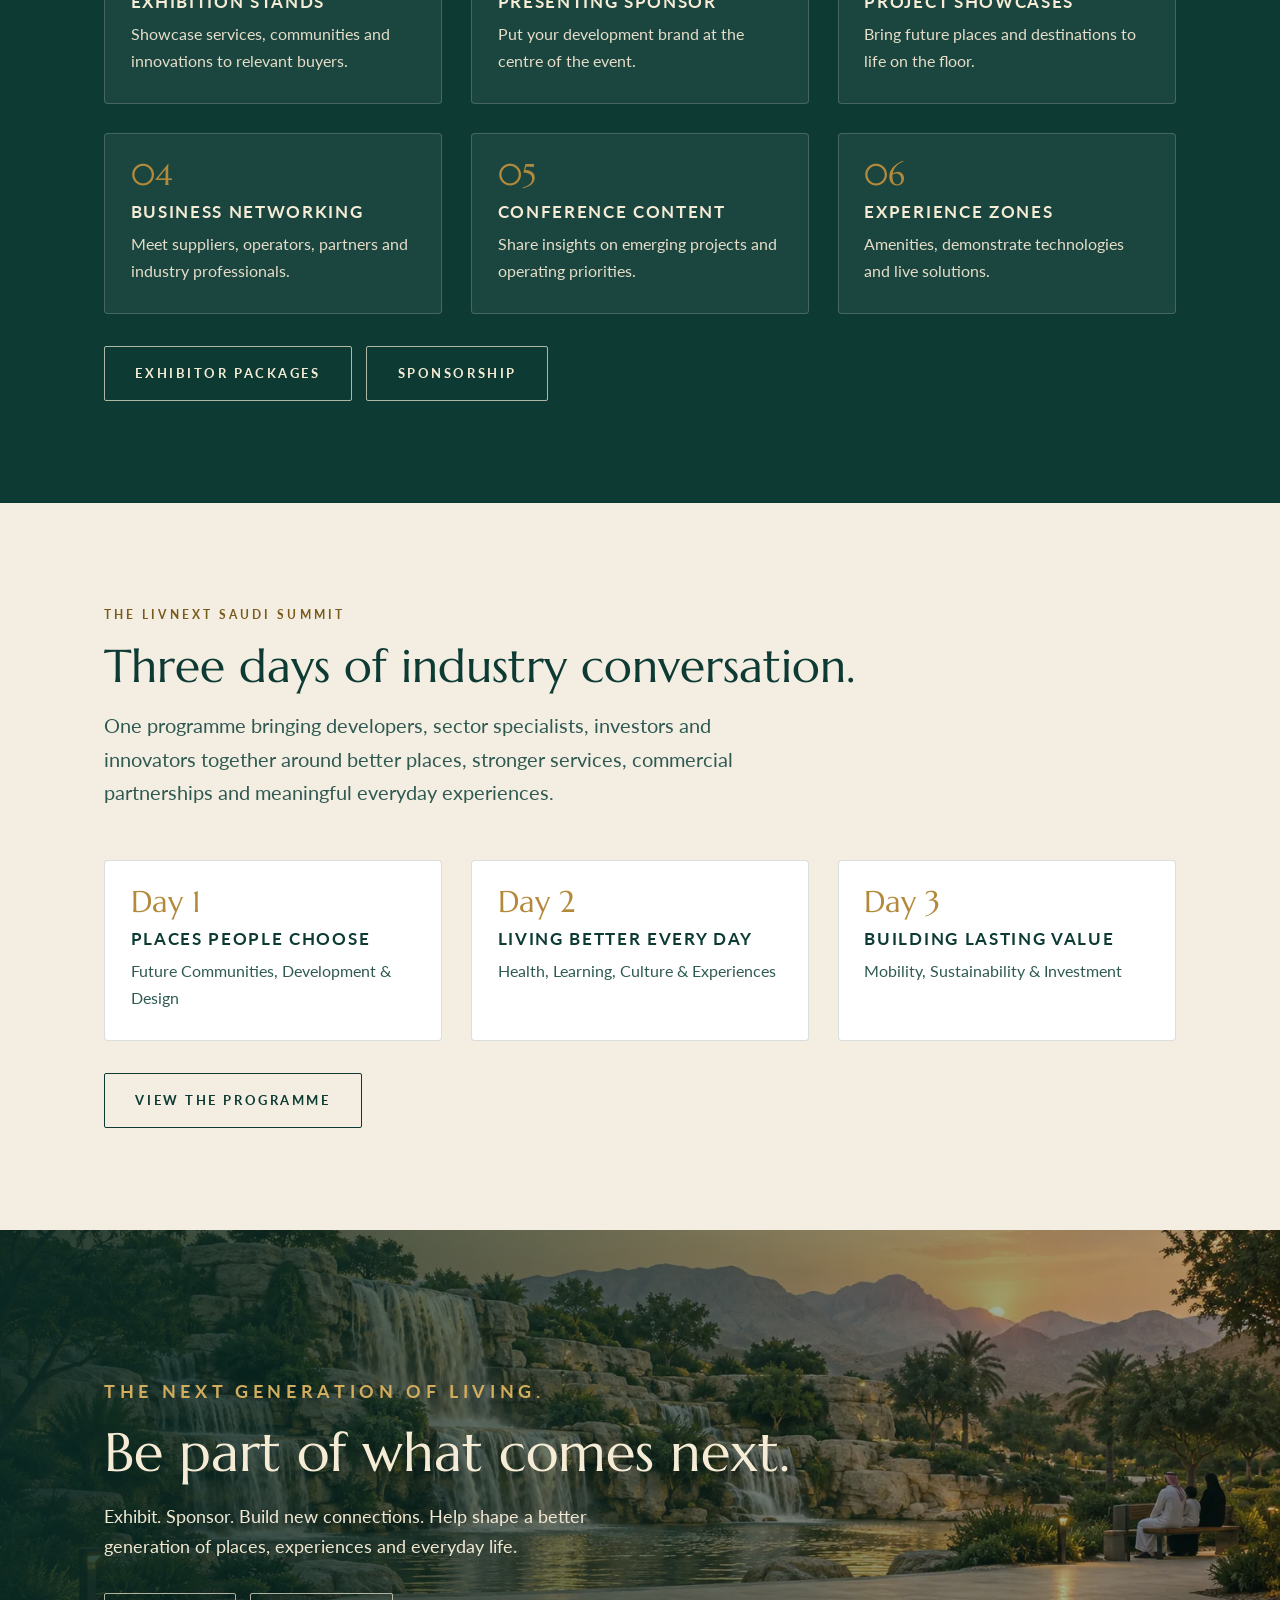
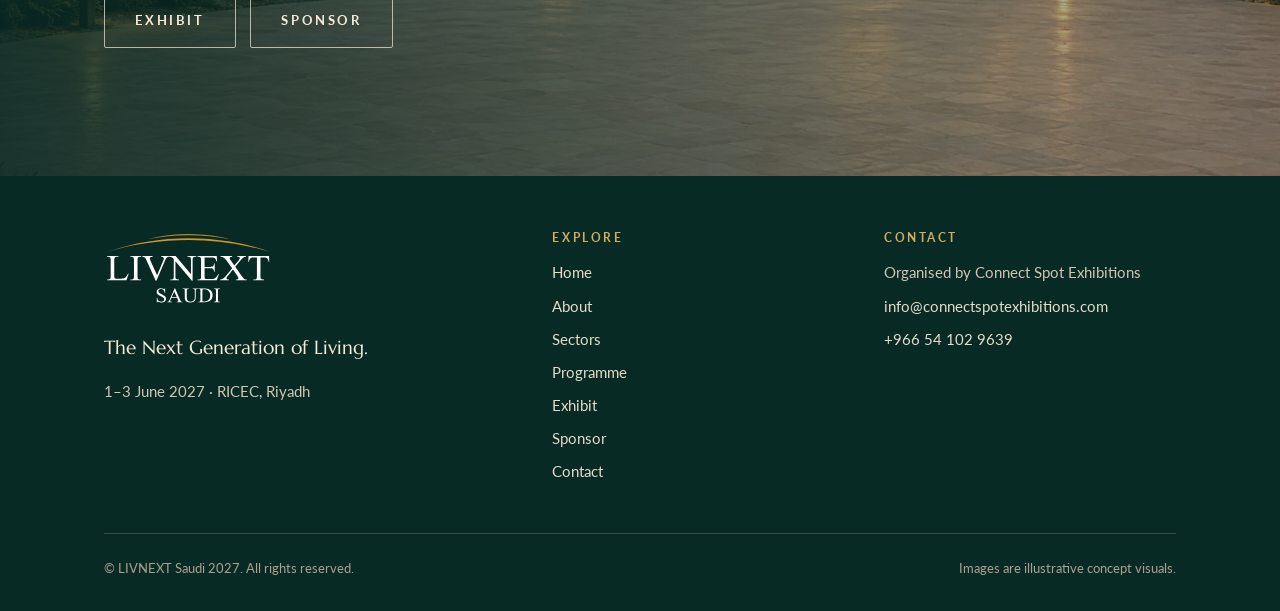
==== commit 68eceabc: "Always-visible Exhibitor Enquiry button on mobile header and home hero; contact link to connectspote" ====
--- a/index.html
+++ b/index.html
@@ -41,6 +41,7 @@
 <header class="site-header">
   <div class="wrap bar">
     <a class="brand" href="/" aria-label="LIVNEXT Saudi, home"><img src="/assets/img/logo.svg" alt="LIVNEXT Saudi" width="530" height="232"></a>
+    <a class="btn gold hdr-cta" href="/contact?enquiry=exhibiting#register"><span class="long">Exhibitor Enquiry</span><span class="short">Enquire</span></a>
     <button class="menu-btn" type="button" aria-expanded="false" aria-controls="site-nav" aria-label="Menu"><span></span></button>
     <nav class="nav" id="site-nav" aria-label="Main"><a href="/" aria-current="page">Home</a><a href="/about">About</a><a href="/sectors">Sectors</a><a href="/programme">Programme</a><a href="/exhibit">Exhibit</a><a href="/sponsor">Sponsor</a><a href="/contact">Contact</a><a class="btn gold" href="/contact?enquiry=exhibiting#register">Exhibitor Enquiry</a></nav>
   </div>
@@ -58,7 +59,7 @@
     <h1 class="h1">The Next Generation of Living.</h1>
     <p class="sub">The Quality of Life, Development &amp; Investment Exhibition.</p>
     <ul class="facts"><li><svg viewBox="0 0 24 24" aria-hidden="true" focusable="false"><rect x="3.5" y="5" width="17" height="15.5" rx="2"/><path d="M3.5 10h17M8 3v4M16 3v4"/></svg><span><b>1&ndash;3 June 2027</b><small>Three days</small></span></li><li><svg viewBox="0 0 24 24" aria-hidden="true" focusable="false"><path d="M12 21s-6.5-6.1-6.5-11a6.5 6.5 0 0113 0c0 4.9-6.5 11-6.5 11z"/><circle cx="12" cy="10" r="2.4"/></svg><span><b>RICEC, Riyadh</b><small>Riyadh International Convention &amp; Exhibition Center</small></span></li></ul>
-    <div class="actions"><a class="btn ghost" href="/sectors">Explore the sectors</a></div>
+    <div class="actions"><a class="btn gold" href="/contact?enquiry=exhibiting#register">Exhibitor Enquiry</a><a class="btn ghost" href="/sectors">Explore the sectors</a></div>
   </div></div>
 </section>
 
--- a/assets/css/style.css
+++ b/assets/css/style.css
@@ -317,3 +317,15 @@
 .hero .facts svg { flex: none; width: 2.2rem; height: 2.2rem; fill: none; stroke: var(--gold-soft); stroke-width: 1.5; stroke-linecap: round; stroke-linejoin: round; }
 .hero .facts b { display: block; font-family: var(--font-display); font-weight: 400; font-size: clamp(1.35rem, 2.4vw, 1.8rem); line-height: 1.15; color: #fff; }
 .hero .facts small { display: block; margin-top: .25rem; font-size: .72rem; font-weight: 700; letter-spacing: .14em; text-transform: uppercase; color: var(--gold-soft); max-width: 15rem; line-height: 1.4; }
+
+/* Always-visible enquiry button in the header on phones and tablets */
+.hdr-cta { display: none; }
+.hdr-cta .short { display: none; }
+@media (max-width: 1200px) {
+  .hdr-cta { display: inline-flex; margin-left: auto; margin-right: .6rem; padding: .7rem 1rem; white-space: nowrap; letter-spacing: .12em; font-size: .74rem; border: 1px solid var(--gold); background: var(--gold); color: var(--ink-deep); }
+}
+@media (max-width: 480px) {
+  .hdr-cta .long { display: none; }
+  .hdr-cta .short { display: inline; }
+  .hdr-cta { padding: .7rem .9rem; margin-right: .5rem; }
+}
